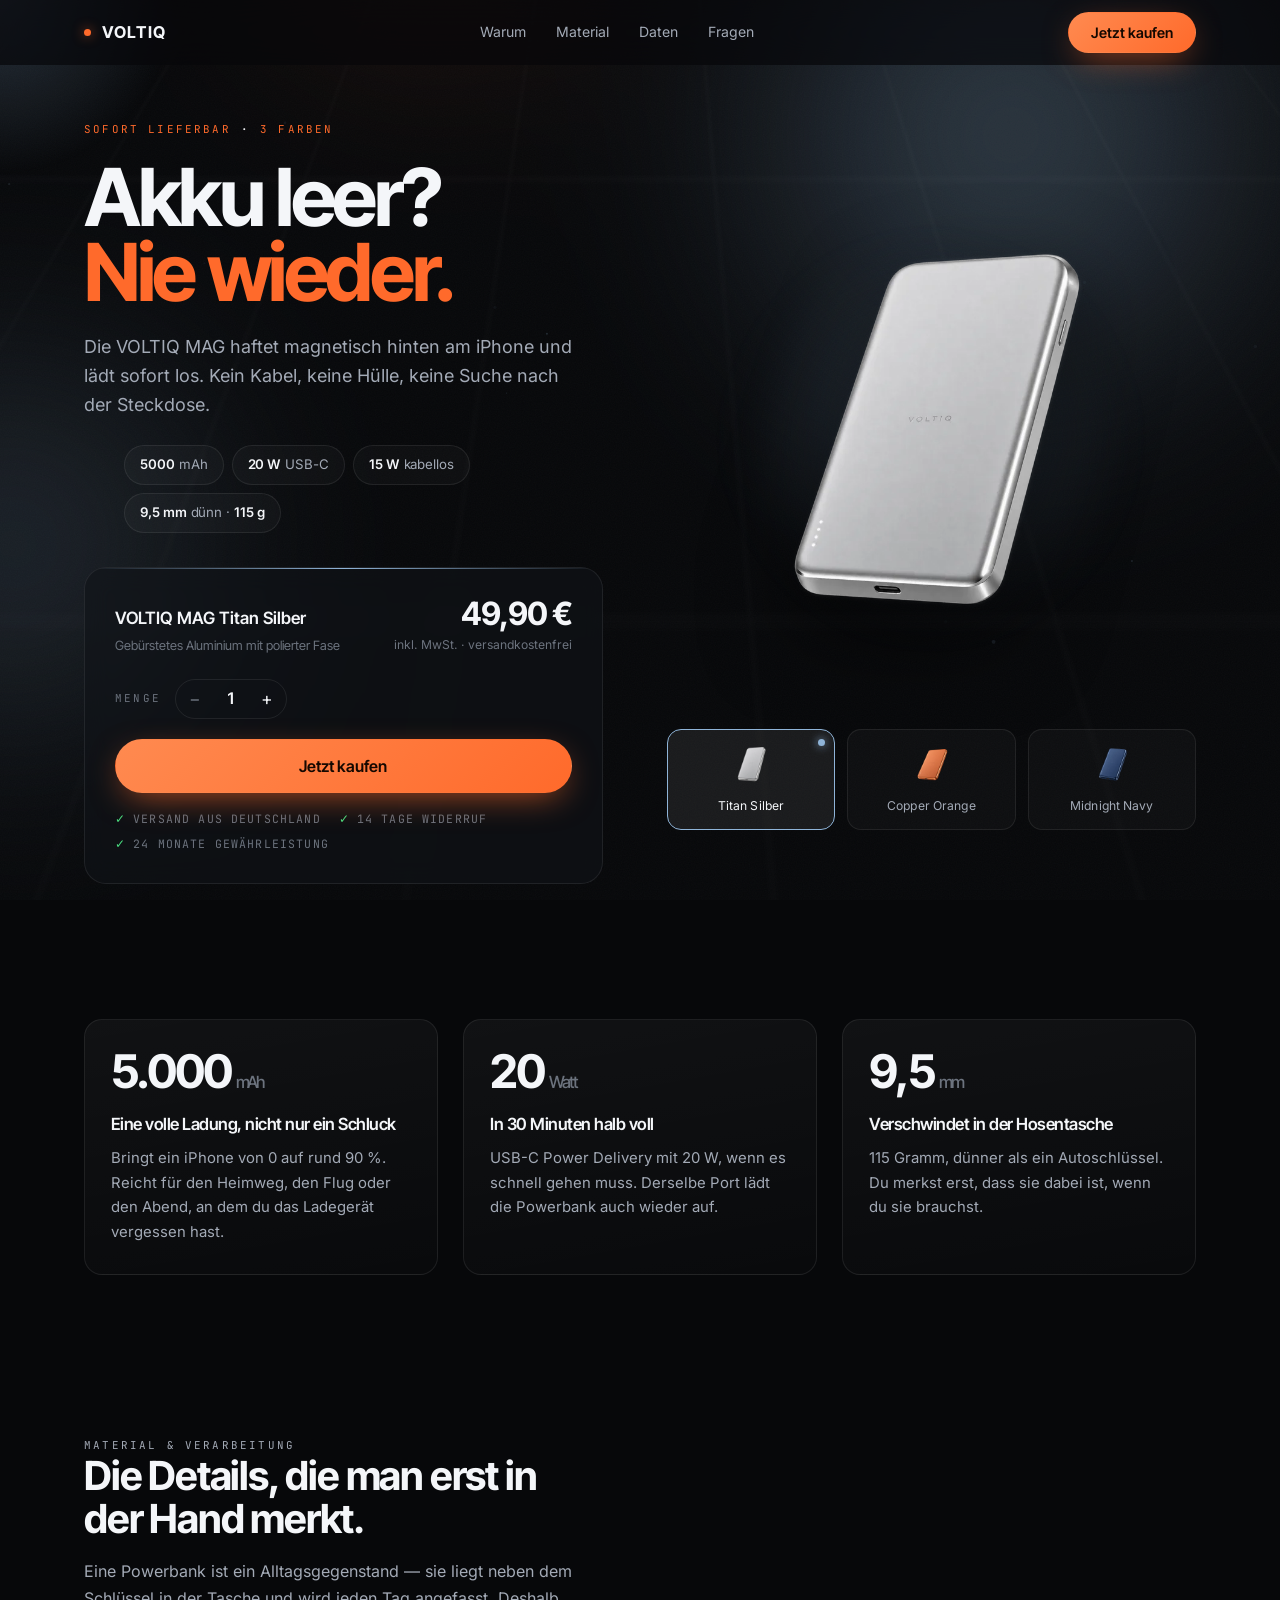
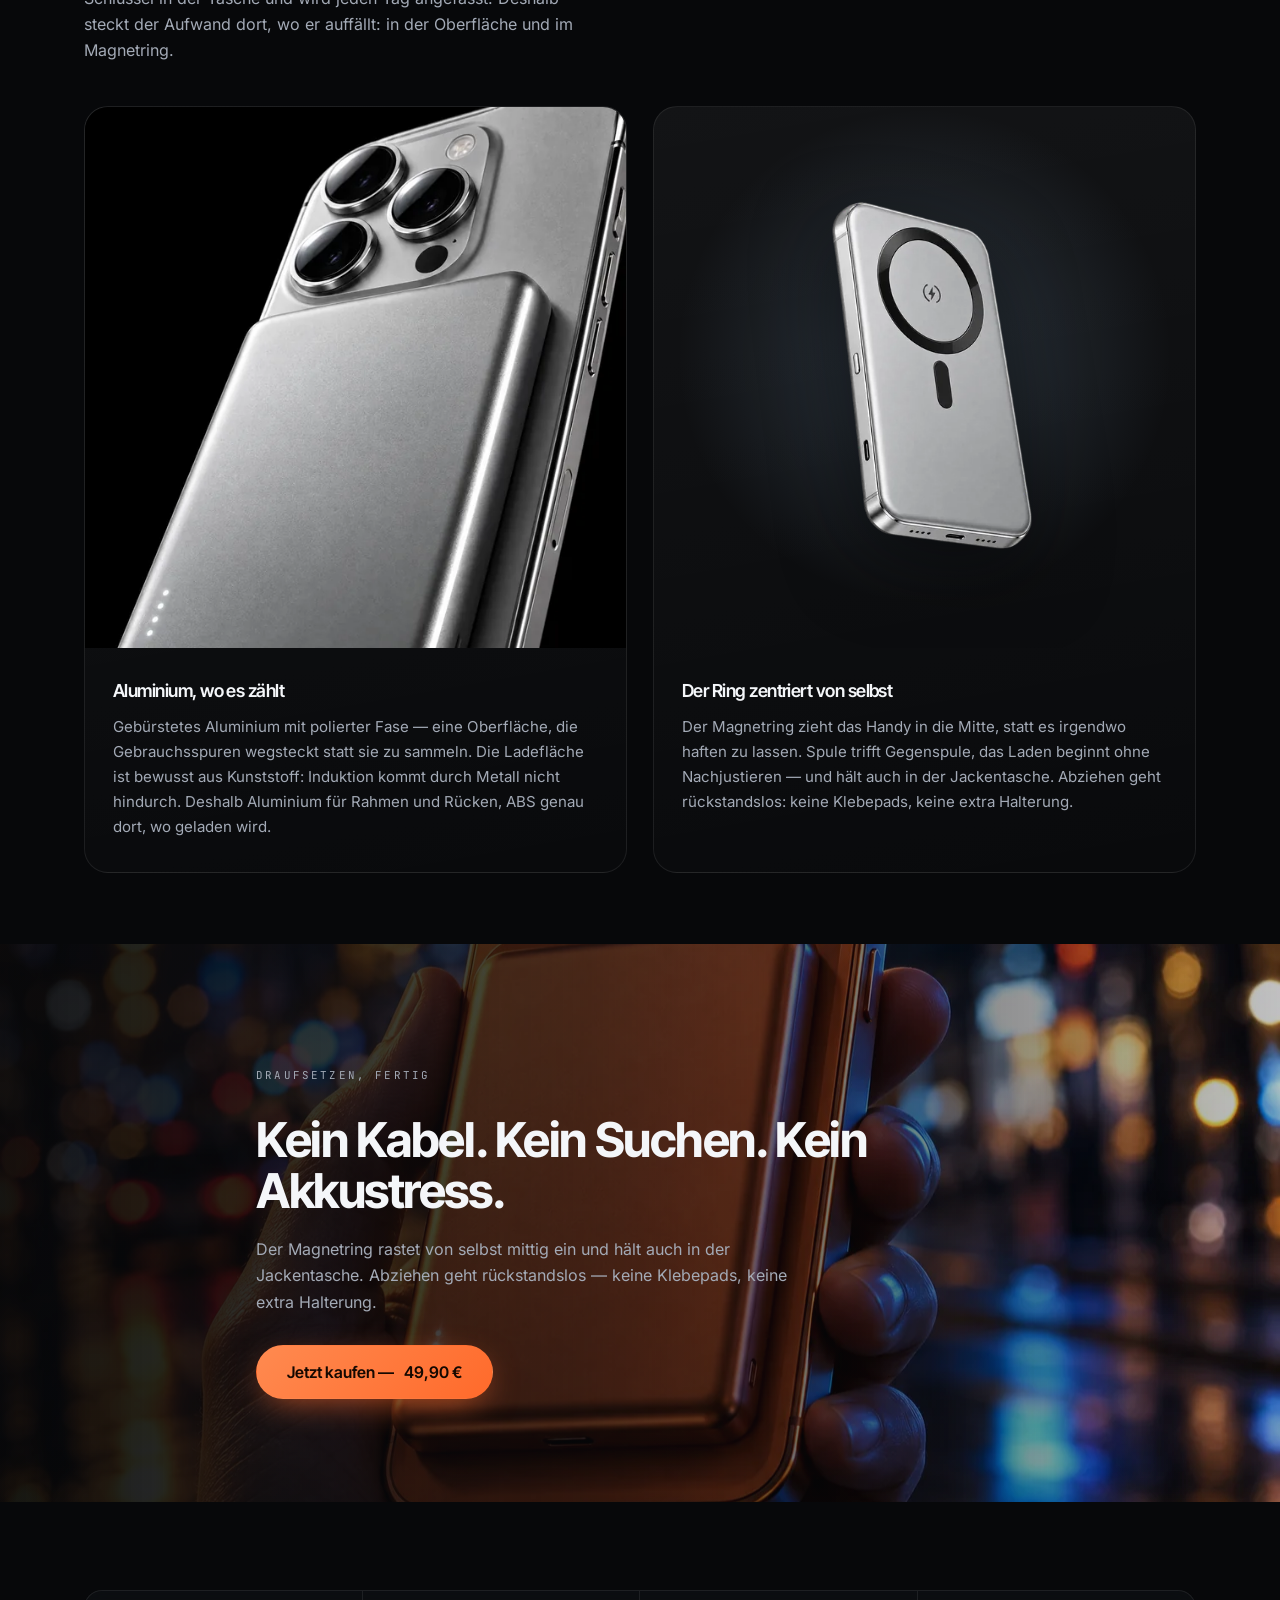
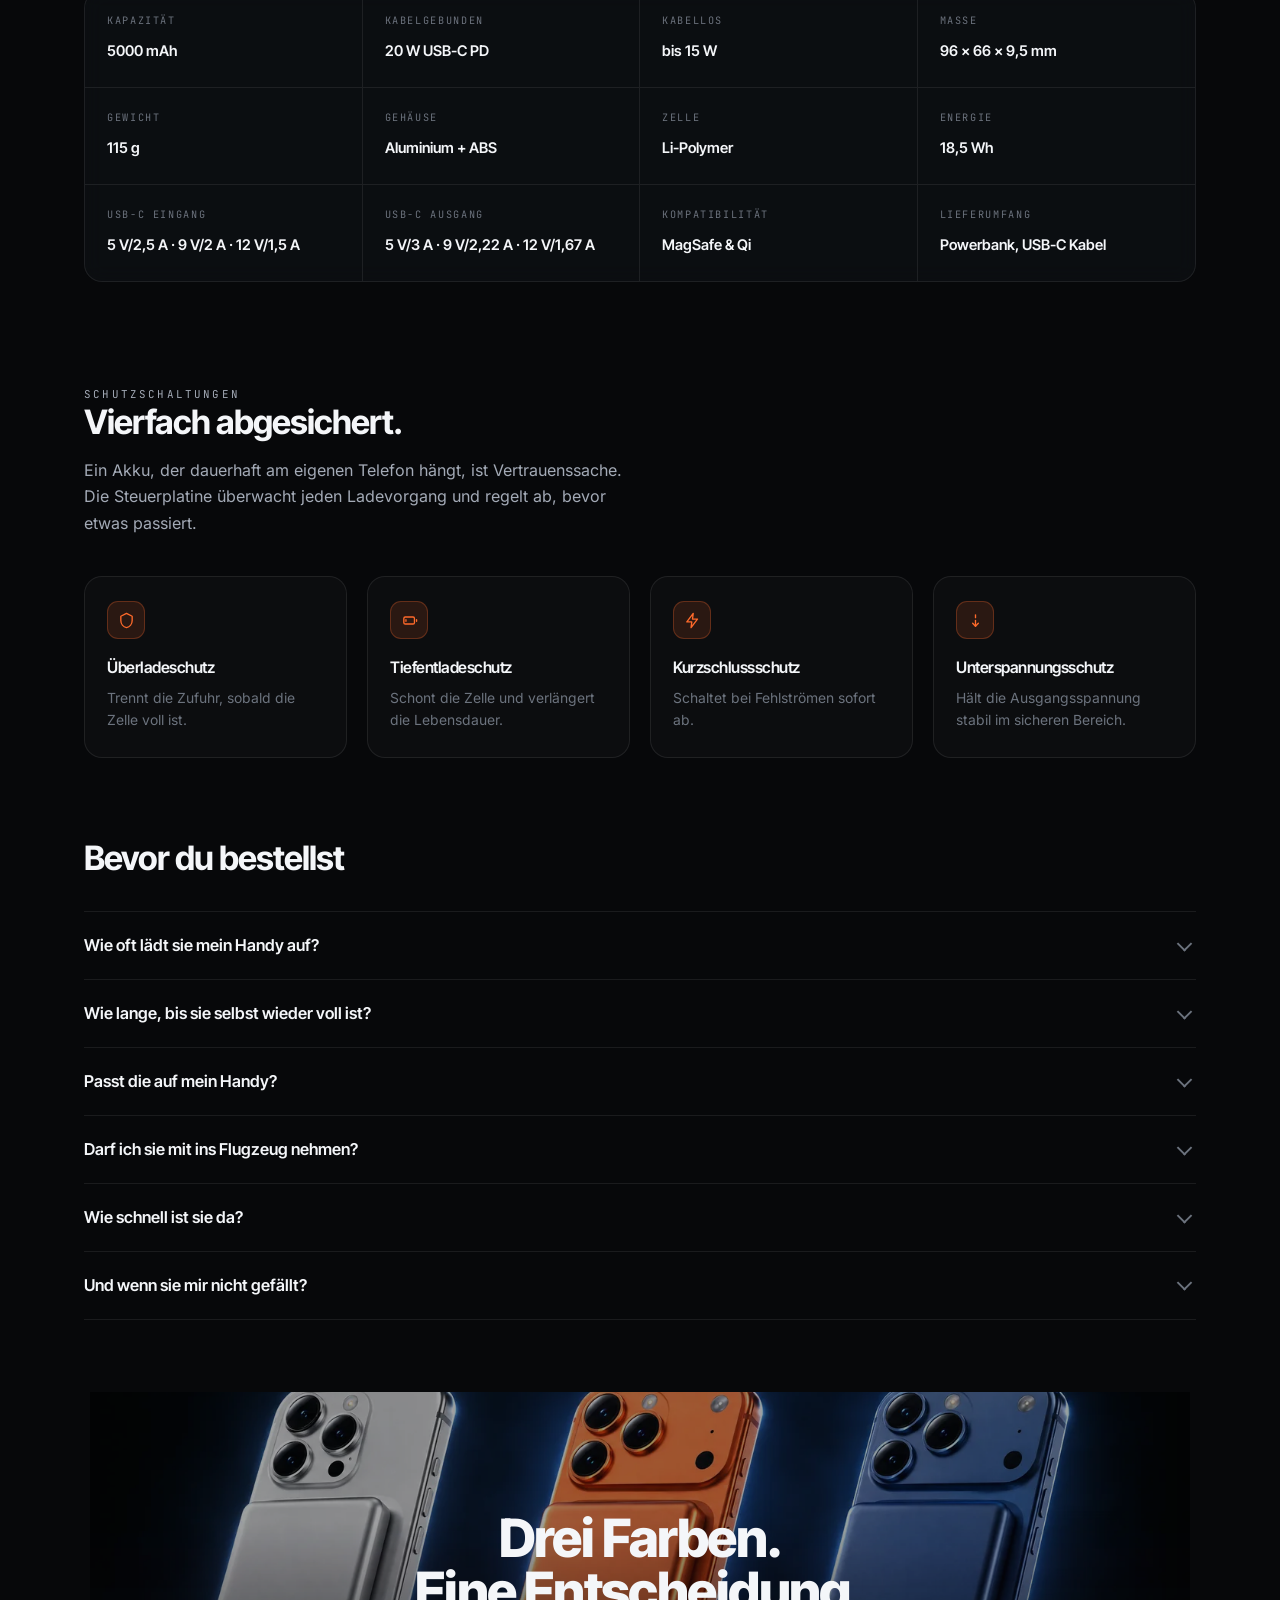
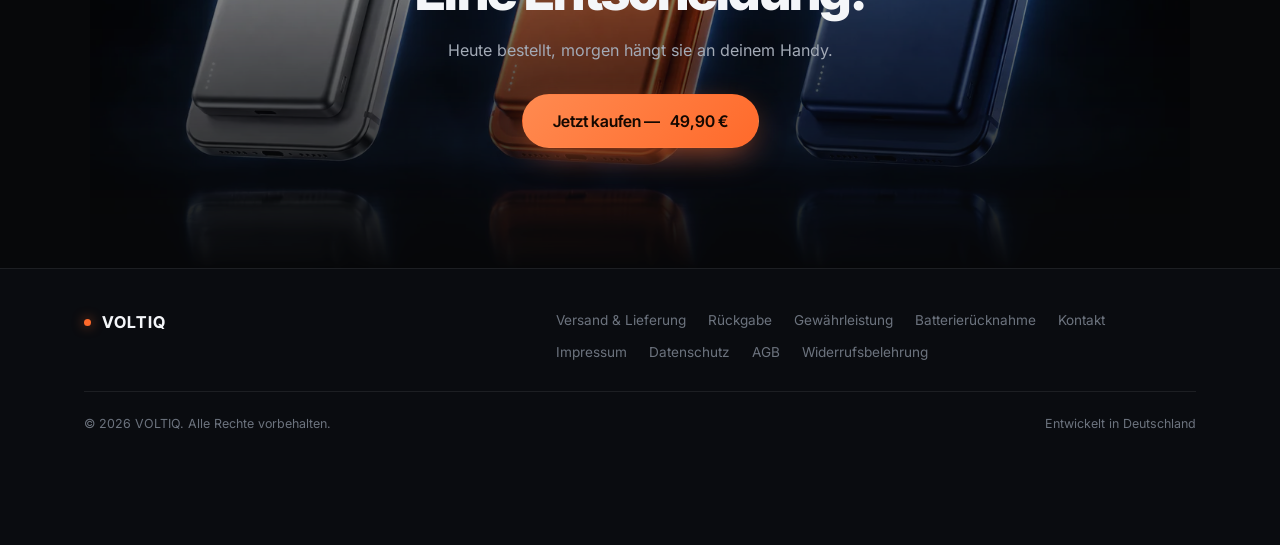
==== index.html @ dadaa682 "Kauf auch am Handy sofort sichtbar machen Gemessen: bei 390x844 lag die Falz bei 844 px, der Kaufbut" ====
<!DOCTYPE html>
<html lang="de">
<head>
<meta charset="UTF-8">
<meta name="viewport" content="width=device-width, initial-scale=1.0">
<title>VOLTIQ MAG — Magnetische 5000 mAh Powerbank mit 20 W</title>
<meta name="description" content="VOLTIQ MAG: 9,5 mm dünne Magnet-Powerbank mit 5000 mAh, 15 W kabellosem Laden und 20 W USB-C Power Delivery. Drei Farben, direkt bestellbar.">

<!--
  ===========================================================================
  VOLTIQ MAG — Landingpage
  ---------------------------------------------------------------------------
  Aufbau: Die Seite ist ein Verkaufstrichter, keine Broschüre. Der Hero IST
  der Konfigurator — Farbe wählen und kaufen passiert über der Falz, alles
  darunter räumt nur noch Einwände aus.

  BILDER: liegen lokal unter assets/img/, erzeugt aus assets/raw/
  (python scripts/build-images.py).

    01/02/03-*-freigestellt   → Produktbühne im Hero (Alphakanal!)
    04-rueckseite-magnetring  → Magnetring-Beweisbild
    08-nacht-lifestyle        → Beweisstrecke
    10-lineup-3-farben        → Abschluss-CTA
    05, 06, 07, 09            → derzeit ungenutzt, bleiben als Reserve liegen

  FARBWECHSEL: Die gewählte Farbe setzt --glow auf dem <html>-Element. Daran
  hängen Aurora, Magnetringe, Partikel und Akzentkanten. Der CTA bleibt
  bewusst immer kupfern — ein Kaufbutton, der die Farbe wechselt, verliert
  seine Signalwirkung.

  TODO vor Launch (Geschäftsentscheidungen, hier nur Platzhalter):
    - Preis (aktuell 49,90 €, steht in assets/checkout.js)
    - Versandherkunft / Lieferzeit / Verfügbarkeit
    - Keine durchgestrichenen "Statt"-Preise ohne echte 30-Tage-Historie (PAngV)
  ===========================================================================
-->

<link rel="canonical" href="https://voltiq.de/">
<meta name="theme-color" content="#07080A">
<meta name="robots" content="index,follow,max-image-preview:large">

<!-- TODO Domain: alle Vorkommen von https://voltiq.de durch die echte Domain
     ersetzen - auch in sitemap.xml und robots.txt. Danach OG-Bild pruefen:
     https://cards-dev.twitter.com/validator und developers.facebook.com/tools/debug -->

<!-- Open Graph -->
<meta property="og:type" content="product">
<meta property="og:site_name" content="VOLTIQ">
<meta property="og:locale" content="de_DE">
<meta property="og:title" content="VOLTIQ MAG - Magnetische 5000 mAh Powerbank mit 20 W">
<meta property="og:description" content="9,5 mm duenn, haftet magnetisch am iPhone, laedt kabellos mit 15 W und per USB-C mit 20 W Power Delivery.">
<meta property="og:url" content="https://voltiq.de/">
<meta property="og:image" content="https://voltiq.de/assets/img/og-image.jpg">
<meta property="og:image:width" content="1200">
<meta property="og:image:height" content="630">
<meta property="og:image:alt" content="VOLTIQ MAG Powerbank magnetisch an einem Smartphone">

<!-- Twitter / X -->
<meta name="twitter:card" content="summary_large_image">
<meta name="twitter:title" content="VOLTIQ MAG - Magnetische 5000 mAh Powerbank mit 20 W">
<meta name="twitter:description" content="9,5 mm duenn, haftet magnetisch am iPhone, laedt kabellos mit 15 W und per USB-C mit 20 W Power Delivery.">
<meta name="twitter:image" content="https://voltiq.de/assets/img/og-image.jpg">

<!-- Icons -->
<link rel="icon" href="favicon.ico" sizes="32x32">
<link rel="icon" href="assets/favicon.svg" type="image/svg+xml">
<link rel="apple-touch-icon" href="assets/apple-touch-icon.png">
<!-- Schriften liegen lokal (scripts/fetch-fonts.py). Kein Google-Request,
     damit keine Besucher-IP an Dritte geht. -->
<link rel="stylesheet" href="assets/fonts/fonts.css">

<!-- Die Startfarbe der Bühne ist das erste, was sichtbar wird. -->
<link rel="preload" as="image"
      href="assets/img/01-silber-freigestellt-780.png"
      imagesrcset="assets/img/01-silber-freigestellt-520.webp 520w, assets/img/01-silber-freigestellt-780.webp 780w, assets/img/01-silber-freigestellt-1040.webp 1040w"
      imagesizes="(max-width:980px) 74vw, min(42vw, 560px)"
      fetchpriority="high">

<style>
/* ==========================================================================
   TOKENS
   ========================================================================== */
:root{
  --bg:#07080A;
  --bg-2:#0A0C10;
  --surface:#111419;
  --surface-2:#161A20;
  --line:rgba(255,255,255,.08);
  --line-2:rgba(255,255,255,.15);
  --text:#F4F6F9;
  --dim:#A3AAB6;
  --mute:#6C737E;

  /* Marke. Bleibt konstant, damit der Kaufbutton immer gleich aussieht. */
  --cta:#FF6A2B;
  --cta-2:#FF8A50;

  /* Wird vom Farbwähler gesetzt und färbt den ganzen Hintergrund. */
  --glow:#8FB4D8;
  --glow-soft:rgba(143,180,216,.24);

  --maxw:1240px;
  --gut:clamp(20px,5vw,64px);
  --sec:clamp(44px,5.6vw,76px);
  --r:18px;
  --ease:cubic-bezier(.22,1,.36,1);
  --fs-display:clamp(2.6rem,6.6vw,5rem);
}

*{box-sizing:border-box;}
html{-webkit-text-size-adjust:100%;scroll-behavior:smooth;}
body{
  margin:0;background:var(--bg);color:var(--text);
  font-family:'Inter',system-ui,-apple-system,'Segoe UI',sans-serif;
  font-size:1rem;line-height:1.65;overflow-x:hidden;
  -webkit-font-smoothing:antialiased;
}
img{max-width:100%;display:block;}
a{color:inherit;text-decoration:none;}
h1,h2,h3{font-family:'Inter Tight',sans-serif;letter-spacing:-.03em;margin:0;}
.wrap{max-width:var(--maxw);margin-inline:auto;padding-inline:var(--gut);}
.mono{
  font-family:'JetBrains Mono',ui-monospace,monospace;
  font-size:.68rem;letter-spacing:.2em;text-transform:uppercase;
}

/* ==========================================================================
   HINTERGRUND — vier Ebenen, alle fest hinter dem Inhalt
   ========================================================================== */
.bg{position:fixed;inset:0;z-index:0;pointer-events:none;overflow:hidden;}

/* 1 — Aurora: drei grosse Farbwolken, die traege umeinander wandern. */
.aurora{position:absolute;inset:-25%;filter:blur(110px);opacity:.40;}
.aurora i{
  position:absolute;display:block;border-radius:50%;
  background:radial-gradient(circle,var(--glow) 0%,transparent 70%);
  transition:background 1.2s var(--ease);
  will-change:transform;
}
.aurora i:nth-child(1){width:52vw;height:52vw;left:52%;top:2%;animation:drift1 26s ease-in-out infinite;}
.aurora i:nth-child(2){width:40vw;height:40vw;left:4%;top:38%;animation:drift2 34s ease-in-out infinite;opacity:.7;}
.aurora i:nth-child(3){
  width:34vw;height:34vw;left:28%;top:-8%;animation:drift3 30s ease-in-out infinite;opacity:.5;
  background:radial-gradient(circle,var(--cta) 0%,transparent 70%);
}
@keyframes drift1{
  0%,100%{transform:translate3d(0,0,0) scale(1);}
  33%{transform:translate3d(-9%,7%,0) scale(1.12);}
  66%{transform:translate3d(6%,-5%,0) scale(.94);}
}
@keyframes drift2{
  0%,100%{transform:translate3d(0,0,0) scale(1);}
  50%{transform:translate3d(12%,-9%,0) scale(1.18);}
}
@keyframes drift3{
  0%,100%{transform:translate3d(0,0,0) scale(.9);}
  40%{transform:translate3d(-7%,12%,0) scale(1.1);}
  75%{transform:translate3d(9%,4%,0) scale(1);}
}

/* 2 — Raster, das langsam nach hinten zieht. Gibt dem Schwarz Tiefe. */
.grid{
  position:absolute;inset:-50% -50% 0 -50%;height:150%;
  background-image:
    linear-gradient(rgba(255,255,255,.055) 1px,transparent 1px),
    linear-gradient(90deg,rgba(255,255,255,.055) 1px,transparent 1px);
  background-size:62px 62px;
  transform:perspective(560px) rotateX(64deg);
  transform-origin:50% 0;
  mask-image:linear-gradient(to bottom,#000 0%,transparent 62%);
  -webkit-mask-image:linear-gradient(to bottom,#000 0%,transparent 62%);
  animation:gridpan 46s linear infinite;
  opacity:.34;
}
@keyframes gridpan{to{background-position:0 62px,62px 0;}}

/* 3 — Partikel (Canvas), aufsteigende Ladungsfunken. */
#motes{position:absolute;inset:0;width:100%;height:100%;opacity:.40;}

/* 4 — Korn. Nimmt den Verläufen das Digitale. */
.noise{
  position:absolute;inset:0;opacity:.035;mix-blend-mode:overlay;
  background-image:url("data:image/svg+xml,%3Csvg xmlns='http://www.w3.org/2000/svg' width='160' height='160'%3E%3Cfilter id='n'%3E%3CfeTurbulence type='fractalNoise' baseFrequency='.85' numOctaves='3'/%3E%3C/filter%3E%3Crect width='160' height='160' filter='url(%23n)'/%3E%3C/svg%3E");
}

/* Zeigerlicht */
#cursor{
  position:fixed;width:400px;height:400px;border-radius:50%;z-index:1;
  pointer-events:none;opacity:0;transition:opacity .5s;
  background:radial-gradient(circle,var(--glow-soft) 0%,transparent 62%);
  transform:translate(-50%,-50%);will-change:transform;
}
@media(hover:hover) and (pointer:fine){#cursor{opacity:1;}}

/* ==========================================================================
   NAVIGATION
   ========================================================================== */
header{
  position:sticky;top:0;z-index:60;
  background:rgba(7,8,10,.72);backdrop-filter:blur(20px) saturate(150%);
  border-bottom:1px solid transparent;transition:border-color .4s,background .4s;
}
header.stuck{border-bottom-color:var(--line);background:rgba(7,8,10,.9);}
/* Sobald die Kaufleiste unten steht, fuehrt sie - der Kopf tritt zurueck. */
header.has-bar .btn-buy{opacity:0;pointer-events:none;transform:translateY(-6px);}
header .btn-buy{transition:opacity .35s var(--ease),transform .35s var(--ease);}
header .wrap{display:flex;align-items:center;justify-content:space-between;height:64px;gap:20px;}
.brand{display:flex;align-items:center;gap:11px;font-family:'Inter Tight',sans-serif;font-weight:700;letter-spacing:.07em;font-size:1.02rem;}
.brand span{
  width:7px;height:7px;border-radius:50%;background:var(--cta);
  box-shadow:0 0 12px rgba(255,106,43,.7);
}
nav{display:flex;gap:30px;}
nav a{font-size:.88rem;color:var(--dim);transition:color .25s;}
nav a:hover{color:var(--text);}
@media(max-width:860px){nav{display:none;}}

/* ==========================================================================
   BUTTONS
   ========================================================================== */
.btn{
  position:relative;display:inline-flex;align-items:center;justify-content:center;gap:10px;
  padding:16px 30px;border-radius:999px;border:1px solid transparent;
  font-family:'Inter Tight',sans-serif;font-weight:600;font-size:1rem;
  cursor:pointer;overflow:hidden;white-space:nowrap;
  transition:transform .3s var(--ease),box-shadow .3s var(--ease);
}
.btn-buy{
  background:linear-gradient(135deg,var(--cta-2),var(--cta));color:#150800;
  box-shadow:0 10px 34px -10px rgba(255,106,43,.75);
}
.btn-buy:hover{transform:translateY(-2px);box-shadow:0 16px 42px -10px rgba(255,106,43,.9);}
.btn-ghost{border-color:var(--line-2);color:var(--text);background:rgba(255,255,255,.03);}
.btn-ghost:hover{background:rgba(255,255,255,.07);transform:translateY(-2px);}
.btn-sm{padding:11px 22px;font-size:.9rem;}

/* ==========================================================================
   HERO = KONFIGURATOR
   ========================================================================== */
.hero{position:relative;z-index:2;padding-block:clamp(36px,4.4vw,56px) clamp(40px,5vw,64px);}
.hero .wrap{
  display:grid;grid-template-columns:minmax(0,1fr) minmax(0,1.02fr);
  gap:clamp(28px,5vw,72px);align-items:center;
}
@media(max-width:980px){
  .hero .wrap{grid-template-columns:1fr;gap:34px;}
  .stage-col{order:-1;}

  /* Am Handy stand der Kaufblock erst nach Fliesstext und Kurzdaten - also
     weit unter der Falz. Die Spalte wird zur Flexspalte, damit Preis und
     Kaufbutton direkt hinter die Ueberschrift rutschen; die Erlaeuterung
     kommt danach. Am Desktop bleibt die Reihenfolge unveraendert. */
  .hero-copy{display:flex;flex-direction:column;}
  .hero-copy .eyebrow{order:1;}
  .hero-copy h1{order:2;}
  .hero-copy .buy{order:3;}
  .hero-copy .sub{order:4;}
  .hero-copy .facts{order:5;}
  .hero-copy .sub{margin-top:30px;}
}

.eyebrow{color:var(--cta);margin:0 0 20px;display:flex;align-items:center;gap:10px;}
.eyebrow b{color:var(--text);font-weight:500;}
h1{font-size:var(--fs-display);font-weight:700;line-height:.94;letter-spacing:-.042em;}
h1 em{font-style:normal;color:var(--cta);}
.sub{color:var(--dim);font-size:clamp(1.04rem,1.4vw,1.2rem);line-height:1.6;margin:24px 0 0;max-width:28em;}

/* Kurzdaten direkt unter der Überschrift statt eigener Sektion. */
.facts{display:flex;flex-wrap:wrap;gap:8px;margin-top:26px;}
.facts li{
  list-style:none;padding:8px 15px;border-radius:999px;
  border:1px solid var(--line);background:rgba(255,255,255,.028);
  font-size:.83rem;color:var(--dim);letter-spacing:-.005em;
}
.facts b{color:var(--text);font-weight:600;}

/* --- Kaufblock ----------------------------------------------------------- */
.buy{
  margin-top:34px;padding:clamp(22px,2.4vw,30px);border-radius:calc(var(--r) + 4px);
  border:1px solid var(--line);background:rgba(17,20,25,.62);
  backdrop-filter:blur(12px);
  position:relative;overflow:hidden;
}
/* Laufende Kante in der aktiven Produktfarbe. */
.buy::before{
  content:'';position:absolute;left:0;top:0;width:100%;height:1px;
  background:linear-gradient(90deg,transparent,var(--glow),transparent);
  animation:edge 7s linear infinite;
}
@keyframes edge{0%{transform:translateX(-100%);}100%{transform:translateX(100%);}}

.buy-head{display:flex;align-items:flex-end;justify-content:space-between;gap:16px;flex-wrap:wrap;}
.chosen{font-family:'Inter Tight',sans-serif;font-weight:600;font-size:1.06rem;}
.chosen small{display:block;color:var(--mute);font-weight:400;font-size:.8rem;margin-top:2px;}
.price{text-align:right;}
.price b{font-family:'Inter Tight',sans-serif;font-size:2rem;font-weight:700;letter-spacing:-.03em;display:block;line-height:1;}
.price small{color:var(--mute);font-size:.76rem;}
.buy .btn{width:100%;margin-top:20px;}

/* Mengenwahl. checkout.js liest data-quantity vom Button - hier wird es
   nur gesetzt, der Adapter bleibt unberuehrt. */
.qty{display:flex;align-items:center;gap:14px;flex-wrap:wrap;margin-top:22px;}
.qty-label{color:var(--mute);}
.qty-ctl{display:flex;align-items:center;border:1px solid var(--line);border-radius:999px;overflow:hidden;}
.qty-ctl button{
  width:38px;height:38px;border:0;background:transparent;color:var(--text);
  font:inherit;font-size:1.1rem;line-height:1;cursor:pointer;
  transition:background .25s,color .25s;
}
.qty-ctl button:hover:not(:disabled){background:rgba(255,255,255,.08);}
.qty-ctl button:disabled{color:var(--mute);cursor:default;}
.qty-ctl button:focus-visible{outline:2px solid var(--cta);outline-offset:-2px;}
.qty-ctl output{
  min-width:34px;text-align:center;font-family:'Inter Tight',sans-serif;
  font-weight:600;font-size:1rem;font-variant-numeric:tabular-nums;
}
.qty-sum{color:var(--dim);font-size:.86rem;font-variant-numeric:tabular-nums;}
.qty-sum b{color:var(--text);font-weight:600;}

.assure{display:flex;flex-wrap:wrap;gap:6px 18px;margin-top:16px;color:var(--mute);}
.assure span{display:flex;align-items:center;gap:7px;font-size:.72rem;letter-spacing:.1em;text-transform:uppercase;font-family:'JetBrains Mono',ui-monospace,monospace;}
.assure i{color:#4ADE80;font-style:normal;}

/* --- Produktbühne -------------------------------------------------------- */
.stage-col{display:flex;flex-direction:column;align-items:center;gap:26px;}
.stage{
  position:relative;width:100%;aspect-ratio:1;display:grid;place-items:center;
  max-width:600px;
}
/* Magnetringe: pulsieren nach aussen wie ein Magnetfeld. */
.rings{position:absolute;inset:0;display:grid;place-items:center;}
.rings i{
  position:absolute;width:42%;aspect-ratio:1;border-radius:50%;
  border:1px solid var(--glow);opacity:0;
  animation:pulse 6.4s cubic-bezier(.22,.8,.3,1) infinite;
  transition:border-color 1.2s var(--ease);
}
.rings i:nth-child(2){animation-delay:1.6s;}
.rings i:nth-child(3){animation-delay:3.2s;}
.rings i:nth-child(4){animation-delay:4.8s;}
@keyframes pulse{
  0%{transform:scale(.5);opacity:0;}
  12%{opacity:.30;}
  100%{transform:scale(2.05);opacity:0;}
}
.halo{
  position:absolute;width:76%;aspect-ratio:1;border-radius:50%;
  background:radial-gradient(circle,var(--glow-soft) 0%,transparent 66%);
  filter:blur(26px);transition:background 1.2s var(--ease);
}
.shots{position:relative;width:100%;height:100%;display:grid;place-items:center;}
/* height:auto ist hier Pflicht: die width/height-Attribute am <img> wirken
   als Presentational Hint und wuerden das Bild sonst auf 2048 px hoch ziehen. */
.shots img{
  grid-area:1/1;width:89%;height:auto;opacity:0;transform:scale(.9) rotate(-5deg);
  /* Das abgehende Bild geht zuerst weg, das neue kommt leicht versetzt nach.
     Ohne den Versatz liegen beide kurz bei 50 % und man sieht ein Doppelbild. */
  transition:opacity .42s var(--ease),transform .9s var(--ease);
  filter:drop-shadow(0 34px 46px rgba(0,0,0,.6));
}
.shots img.on{
  opacity:1;transform:scale(1) rotate(0);
  transition:opacity .55s var(--ease) .16s,transform .9s var(--ease);
  animation:float 9s ease-in-out infinite 1s;
}
@keyframes float{
  0%,100%{translate:0 0;rotate:0deg;}
  50%{translate:0 -9px;rotate:-.45deg;}
}

/* --- Farbauswahl: die Akkus selbst sind die Knöpfe ----------------------- */
.picker{display:flex;gap:12px;width:100%;max-width:600px;}
.sw{
  flex:1;position:relative;cursor:pointer;
  border:1px solid var(--line);border-radius:14px;
  background:rgba(255,255,255,.028);padding:12px 10px 13px;
  display:flex;flex-direction:column;align-items:center;gap:8px;
  transition:border-color .35s,background .35s,transform .35s var(--ease);
  font:inherit;color:inherit;
}
.sw:hover{transform:translateY(-3px);background:rgba(255,255,255,.06);}
.sw img{width:46px;height:46px;object-fit:contain;transition:transform .4s var(--ease);}
.sw:hover img{transform:scale(1.1);}
.sw em{font-style:normal;font-size:.76rem;color:var(--dim);letter-spacing:.01em;}
.sw.on{border-color:var(--glow);background:rgba(255,255,255,.075);}
.sw.on em{color:var(--text);}
.sw.on::after{
  content:'';position:absolute;top:9px;right:9px;width:7px;height:7px;border-radius:50%;
  background:var(--glow);box-shadow:0 0 10px var(--glow);
}
.sw:focus-visible{outline:2px solid var(--cta);outline-offset:3px;}

/* ==========================================================================
   BEWEIS — drei Gründe, eng gesetzt
   ========================================================================== */
section{position:relative;z-index:2;}
.reasons{padding-block:var(--sec);}
.reasons .wrap{display:grid;grid-template-columns:repeat(3,1fr);gap:clamp(14px,2vw,26px);}
@media(max-width:820px){.reasons .wrap{grid-template-columns:1fr;}}
.card{
  padding:28px 26px 30px;border-radius:var(--r);
  border:1px solid var(--line);background:linear-gradient(170deg,rgba(255,255,255,.045),rgba(255,255,255,.012));
  position:relative;overflow:hidden;transition:border-color .4s,transform .4s var(--ease);
}
.card:hover{border-color:var(--line-2);transform:translateY(-4px);}
.card::after{
  content:'';position:absolute;inset:0;opacity:0;transition:opacity .5s;
  background:radial-gradient(420px circle at var(--mx,50%) var(--my,50%),rgba(255,255,255,.07),transparent 42%);
}
.card:hover::after{opacity:1;}
.num{font-family:'Inter Tight',sans-serif;font-size:2.9rem;font-weight:700;letter-spacing:-.045em;line-height:1;}
.num u{text-decoration:none;font-size:1.05rem;color:var(--mute);margin-left:5px;font-weight:500;}
.card h3{font-size:1.05rem;font-weight:600;margin:16px 0 8px;}
.card p{color:var(--dim);font-size:.93rem;margin:0;}

/* ==========================================================================
   MATERIAL — zwei Detailaufnahmen. Echte Produktfotos tragen den Eindruck
   von Wertigkeit weiter als jeder Effekt.
   ========================================================================== */
.craft{padding-block:var(--sec);}
.craft .wrap{display:grid;grid-template-columns:repeat(2,1fr);gap:clamp(16px,2.2vw,26px);}
@media(max-width:820px){.craft .wrap{grid-template-columns:1fr;}}
.craft-head{grid-column:1/-1;max-width:32em;margin-bottom:clamp(6px,1.4vw,16px);}
.craft-head h2{font-size:clamp(1.7rem,3.4vw,2.5rem);font-weight:700;line-height:1.07;}
.craft-head p{color:var(--dim);margin:18px 0 0;}

.craft figure{
  margin:0;overflow:hidden;border:1px solid var(--line);
  border-radius:calc(var(--r) + 6px);
  background:linear-gradient(170deg,rgba(255,255,255,.05),rgba(255,255,255,.012));
  transition:border-color .5s,transform .5s var(--ease);
}
.craft figure:hover{border-color:var(--line-2);transform:translateY(-3px);}

/* Beide Buehnen quadratisch, damit die zwei Karten gleich hoch stehen. */
.craft .shot{position:relative;aspect-ratio:1;display:grid;place-items:center;overflow:hidden;}
.craft .shot > img{grid-area:1/1;width:100%;height:100%;object-fit:cover;}

/* Das Magnetring-Bild ist freigestellt und braucht eine eigene Buehne. */
.craft .shot-ring{padding:8%;}
.craft .shot-ring::before{
  content:'';position:absolute;inset:0;
  background:radial-gradient(circle at 50% 46%,var(--glow-soft) 0%,transparent 62%);
  transition:background 1.2s var(--ease);
}
.craft .shot-ring > img{
  position:relative;width:86%;height:auto;object-fit:contain;
  filter:drop-shadow(0 26px 38px rgba(0,0,0,.55));
}

.craft figcaption{padding:clamp(20px,2.2vw,28px) clamp(20px,2.2vw,28px) clamp(24px,2.6vw,32px);}
.craft figcaption h3{font-size:1.12rem;font-weight:600;margin:0 0 10px;}
.craft figcaption p{color:var(--dim);font-size:.94rem;margin:0;}

/* ==========================================================================
   BEWEISBILD
   ========================================================================== */
.proof{position:relative;min-height:clamp(420px,62vh,620px);display:grid;align-items:center;overflow:hidden;}
.proof img{
  position:absolute;inset:0;width:100%;height:112%;object-fit:cover;top:-6%;
  will-change:transform;
}
.proof::before{
  content:'';position:absolute;inset:0;z-index:1;
  background:linear-gradient(90deg,rgba(7,8,10,.94) 0%,rgba(7,8,10,.72) 46%,rgba(7,8,10,.25) 100%);
}
.proof .wrap{position:relative;z-index:2;}
.proof h2{font-size:clamp(1.8rem,4vw,3rem);font-weight:700;line-height:1.05;max-width:16em;}
.proof p{color:var(--dim);max-width:34em;margin:20px 0 30px;}

/* ==========================================================================
   DATEN — ein kompakter Streifen statt einer Tabellenseite
   ========================================================================== */
.specs{padding-block:var(--sec);}
.spec-grid{
  display:grid;grid-template-columns:repeat(4,1fr);
  border:1px solid var(--line);border-radius:var(--r);overflow:hidden;
  background:rgba(17,20,25,.5);backdrop-filter:blur(10px);
}
@media(max-width:860px){.spec-grid{grid-template-columns:repeat(2,1fr);}}
.spec{padding:22px 22px 24px;border-right:1px solid var(--line);border-bottom:1px solid var(--line);}
.spec:nth-child(4n){border-right:0;}
.spec:nth-last-child(-n+4){border-bottom:0;}
@media(max-width:860px){
  .spec:nth-child(4n){border-right:1px solid var(--line);}
  .spec:nth-child(2n){border-right:0;}
  .spec:nth-last-child(-n+4){border-bottom:1px solid var(--line);}
  .spec:nth-last-child(-n+2){border-bottom:0;}
}
.spec dt{color:var(--mute);font-family:'JetBrains Mono',ui-monospace,monospace;font-size:.64rem;letter-spacing:.16em;text-transform:uppercase;}
.spec dd{margin:9px 0 0;font-family:'Inter Tight',sans-serif;font-weight:600;font-size:clamp(.92rem,1.1vw,1.06rem);}

/* ==========================================================================
   SCHUTZSCHALTUNGEN — ein Akku am eigenen Telefon ist Vertrauenssache.
   ========================================================================== */
.safety{padding-bottom:var(--sec);}
.safety .wrap{display:grid;grid-template-columns:repeat(4,1fr);gap:clamp(12px,1.6vw,20px);}
@media(max-width:980px){.safety .wrap{grid-template-columns:repeat(2,1fr);}}
@media(max-width:520px){.safety .wrap{grid-template-columns:1fr;}}
.safety-head{grid-column:1/-1;max-width:34em;margin-bottom:clamp(10px,1.6vw,20px);}
.safety-head h2{font-size:clamp(1.5rem,3vw,2.1rem);font-weight:700;line-height:1.1;}
.safety-head p{color:var(--dim);margin:16px 0 0;}
.safe{
  padding:24px 22px 26px;border-radius:var(--r);
  border:1px solid var(--line);background:rgba(255,255,255,.022);
  transition:border-color .45s,transform .45s var(--ease);
}
.safe:hover{border-color:var(--line-2);transform:translateY(-3px);}
.safe-ico{
  width:38px;height:38px;border-radius:11px;display:grid;place-items:center;
  margin-bottom:16px;background:rgba(255,106,43,.12);
  border:1px solid rgba(255,106,43,.28);
}
.safe-ico svg{width:17px;height:17px;stroke:var(--cta);fill:none;stroke-width:1.9;
  stroke-linecap:round;stroke-linejoin:round;}
.safe h3{font-size:.99rem;font-weight:600;margin:0 0 7px;}
.safe p{font-size:.87rem;color:var(--mute);margin:0;line-height:1.55;}

/* ==========================================================================
   EINWÄNDE
   ========================================================================== */
.faq{padding-bottom:var(--sec);}
.faq h2{font-size:clamp(1.5rem,3vw,2.1rem);font-weight:700;margin-bottom:26px;}
.q{border-top:1px solid var(--line);}
.q:last-child{border-bottom:1px solid var(--line);}
.q summary{
  cursor:pointer;list-style:none;padding:20px 40px 20px 0;position:relative;
  font-family:'Inter Tight',sans-serif;font-weight:600;font-size:1.02rem;
  transition:color .25s;
}
.q summary::-webkit-details-marker{display:none;}
.q summary:hover{color:var(--cta);}
.q summary::after{
  content:'';position:absolute;right:6px;top:50%;width:9px;height:9px;
  border-right:2px solid var(--mute);border-bottom:2px solid var(--mute);
  transform:translateY(-70%) rotate(45deg);transition:transform .35s var(--ease);
}
.q[open] summary::after{transform:translateY(-30%) rotate(225deg);}
.q p{color:var(--dim);margin:0 0 22px;max-width:60em;font-size:.95rem;}

/* ==========================================================================
   ABSCHLUSS
   ========================================================================== */
.final{position:relative;text-align:center;padding-block:clamp(70px,10vw,120px);overflow:hidden;}
.final img{
  position:absolute;bottom:-6%;left:50%;transform:translateX(-50%);
  width:min(1100px,130%);height:auto;max-width:none;z-index:0;opacity:.62;
  mask-image:linear-gradient(to top,transparent 4%,#000 60%);
  -webkit-mask-image:linear-gradient(to top,transparent 4%,#000 60%);
}
.final .wrap{position:relative;z-index:2;}
.final h2{font-size:clamp(1.9rem,4.6vw,3.3rem);font-weight:800;line-height:1.02;}
.final p{color:var(--dim);margin:18px auto 30px;max-width:30em;}

/* ==========================================================================
   KAUFLEISTE (mobil) — der Kauf bleibt immer einen Daumen entfernt
   ========================================================================== */
.buybar{
  position:fixed;left:0;right:0;bottom:0;z-index:70;
  display:none;align-items:center;gap:14px;
  padding:12px 16px calc(12px + env(safe-area-inset-bottom));
  background:rgba(7,8,10,.93);backdrop-filter:blur(18px);
  border-top:1px solid var(--line);
  transform:translateY(110%);transition:transform .45s var(--ease);
}
.buybar.show{transform:translateY(0);}
.buybar .bb-info{font-size:.82rem;color:var(--dim);line-height:1.3;}
.buybar .bb-info b{display:block;color:var(--text);font-family:'Inter Tight',sans-serif;font-size:1.06rem;font-weight:700;}
.buybar.show{display:flex;}
/* Innen wie der Seiteninhalt begrenzen, sonst zerfaellt die Leiste auf
   grossen Schirmen in zwei weit auseinanderliegende Haelften. */
.bb-inner{
  width:100%;max-width:var(--maxw);margin-inline:auto;padding-inline:var(--gut);
  display:flex;align-items:center;justify-content:space-between;gap:16px;
}
@media(max-width:700px){.bb-inner{padding-inline:0;}}

/* ==========================================================================
   FUSS
   ========================================================================== */
footer{
  position:relative;z-index:2;border-top:1px solid var(--line);background:var(--bg-2);
  padding-block:40px calc(34px + 76px + env(safe-area-inset-bottom,0px));
}
.foot{display:flex;flex-wrap:wrap;gap:26px 40px;justify-content:space-between;align-items:flex-start;}
.foot nav{display:flex;flex-wrap:wrap;gap:10px 22px;max-width:640px;}
.foot nav a{color:var(--mute);font-size:.85rem;transition:color .25s;}
.foot nav a:hover{color:var(--text);}
.foot-base{margin-top:28px;padding-top:22px;border-top:1px solid var(--line);display:flex;flex-wrap:wrap;gap:10px 20px;justify-content:space-between;color:var(--mute);font-size:.78rem;}

/* ==========================================================================
   SCROLL-REVEAL + BEWEGUNGSARMUT
   ========================================================================== */
.rv{opacity:0;transform:translateY(26px);transition:opacity .85s var(--ease),transform .85s var(--ease);}
.rv.in{opacity:1;transform:none;}
.rv[data-d="1"]{transition-delay:.09s;}
.rv[data-d="2"]{transition-delay:.18s;}
.rv[data-d="3"]{transition-delay:.27s;}

@media(prefers-reduced-motion:reduce){
  *,*::before,*::after{animation:none!important;transition-duration:.01ms!important;}
  .rv{opacity:1;transform:none;}
  html{scroll-behavior:auto;}
}
</style>

<!-- Ohne JavaScript feuert der IntersectionObserver nie und alles mit .rv
     bliebe unsichtbar. Dann lieber ohne Einblendung als gar nicht. -->
<noscript><style>.rv{opacity:1;transform:none;}</style></noscript>

<!-- ===================================================================
     STRUKTURIERTE DATEN
     TODO vor Livegang: price, priceValidUntil, sku, gtin13, brand und
     die Shop-Daten auf die echten Werte setzen. Falsche Angaben hier
     fuehren zu Google-Merchant-Ablehnungen.
     Pruefen mit: https://search.google.com/test/rich-results
     =================================================================== -->
<script type="application/ld+json">
{
  "@context": "https://schema.org",
  "@graph": [
    {
      "@type": "Organization",
      "@id": "https://voltiq.de/#organization",
      "name": "VOLTIQ",
      "url": "https://voltiq.de/",
      "logo": "https://voltiq.de/assets/icon-512.png"
    },
    {
      "@type": "WebSite",
      "@id": "https://voltiq.de/#website",
      "url": "https://voltiq.de/",
      "name": "VOLTIQ",
      "inLanguage": "de-DE",
      "publisher": { "@id": "https://voltiq.de/#organization" }
    },
    {
      "@type": "Product",
      "@id": "https://voltiq.de/#product",
      "name": "VOLTIQ MAG",
      "description": "Magnetische Powerbank mit 5000 mAh, 15 W kabellosem Laden und 20 W USB-C Power Delivery. 9,5 mm duenn, 115 g, Aluminium-Gehaeuse.",
      "image": [
        "https://voltiq.de/assets/img/10-lineup-3-farben-1440.jpg",
        "https://voltiq.de/assets/img/08-nacht-lifestyle-900.jpg",
        "https://voltiq.de/assets/img/og-image.jpg"
      ],
      "brand": { "@type": "Brand", "name": "VOLTIQ" },
      "category": "Powerbank",
      "color": ["Silber", "Orange", "Navy"],
      "weight": { "@type": "QuantitativeValue", "value": 115, "unitCode": "GRM" },
      "width":  { "@type": "QuantitativeValue", "value": 66, "unitCode": "MMT" },
      "height": { "@type": "QuantitativeValue", "value": 96, "unitCode": "MMT" },
      "depth":  { "@type": "QuantitativeValue", "value": 9.5, "unitCode": "MMT" },
      "additionalProperty": [
        { "@type": "PropertyValue", "name": "Kapazitaet", "value": "5000 mAh" },
        { "@type": "PropertyValue", "name": "Kabelgebunden", "value": "20 W USB-C Power Delivery" },
        { "@type": "PropertyValue", "name": "Kabellos", "value": "5 / 7,5 / 10 / 15 W" },
        { "@type": "PropertyValue", "name": "Zelltyp", "value": "Li-Polymer" }
      ],
      "offers": {
        "@type": "Offer",
        "url": "https://voltiq.de/#kaufen",
        "priceCurrency": "EUR",
        "price": "49.90",
        "priceValidUntil": "2027-12-31",
        "availability": "https://schema.org/InStock",
        "itemCondition": "https://schema.org/NewCondition",
        "seller": { "@id": "https://voltiq.de/#organization" }
      }
    }
  ]
}
</script>

</head>

<body>

<!-- ============================ HINTERGRUND ============================ -->
<div class="bg" aria-hidden="true">
  <div class="aurora"><i></i><i></i><i></i></div>
  <div class="grid"></div>
  <canvas id="motes"></canvas>
  <div class="noise"></div>
</div>
<div id="cursor" aria-hidden="true"></div>

<!-- ============================ NAVIGATION ============================ -->
<header id="head">
  <div class="wrap">
    <a class="brand" href="#top"><span></span>VOLTIQ</a>
    <nav>
      <a href="#gruende">Warum</a>
      <a href="#material">Material</a>
      <a href="#daten">Daten</a>
      <a href="#fragen">Fragen</a>
    </nav>
    <button type="button" class="btn btn-buy btn-sm" data-checkout data-quantity="1">Jetzt kaufen</button>
  </div>
</header>

<!-- ============================ HERO / KONFIGURATOR ============================ -->
<section class="hero" id="top">
  <div class="wrap">

    <div class="hero-copy">
      <p class="eyebrow mono rv in">Sofort lieferbar <b>·</b> 3 Farben</p>
      <h1 class="rv in" data-d="1">Akku leer?<br><em>Nie wieder.</em></h1>
      <p class="sub rv in" data-d="2">
        Die VOLTIQ MAG haftet magnetisch hinten am iPhone und lädt sofort los.
        Kein Kabel, keine Hülle, keine Suche nach der Steckdose.
      </p>

      <ul class="facts rv in" data-d="2">
        <li><b>5000</b> mAh</li>
        <li><b>20 W</b> USB-C</li>
        <li><b>15 W</b> kabellos</li>
        <li><b>9,5 mm</b> dünn · <b>115 g</b></li>
      </ul>

      <!-- Kaufblock: Auswahl, Preis und Button auf einen Blick. -->
      <div class="buy rv in" data-d="3" id="kaufen">
        <div class="buy-head">
          <div class="chosen">
            VOLTIQ MAG <span id="cName">Titan Silber</span>
            <small id="cDesc">Gebürstetes Aluminium mit polierter Fase</small>
          </div>
          <div class="price">
            <b data-price>49,90&nbsp;€</b>
            <small>inkl. MwSt.<!-- TODO: nur setzen, wenn Versand wirklich frei ist --> · versandkostenfrei</small>
          </div>
        </div>
        <div class="qty">
          <span class="qty-label mono">Menge</span>
          <div class="qty-ctl">
            <button type="button" data-qty="-1" aria-label="Menge verringern" disabled>&minus;</button>
            <output id="qtyVal">1</output>
            <button type="button" data-qty="1" aria-label="Menge erhöhen">+</button>
          </div>
          <span class="qty-sum" id="qtySum" aria-live="polite" hidden></span>
        </div>
        <button type="button" class="btn btn-buy" data-checkout data-quantity="1">Jetzt kaufen</button>
        <div class="assure">
          <!-- TODO: Versandherkunft und Verfügbarkeit erst behaupten,
               wenn die Logistik steht. Siehe versand.html -->
          <span><i>✓</i>Versand aus Deutschland</span>
          <span><i>✓</i>14 Tage Widerruf</span>
          <span><i>✓</i>24 Monate Gewährleistung</span>
        </div>
      </div>
    </div>

    <!-- Produktbühne: freigestellte Akkus, direkt anwählbar. -->
    <div class="stage-col">
      <div class="stage">
        <div class="halo"></div>
        <div class="rings" aria-hidden="true"><i></i><i></i><i></i><i></i></div>
        <div class="shots">
          <img id="shot-silber" class="on"
               src="assets/img/01-silber-freigestellt-780.png"
               srcset="assets/img/01-silber-freigestellt-520.webp 520w, assets/img/01-silber-freigestellt-780.webp 780w, assets/img/01-silber-freigestellt-1040.webp 1040w"
               sizes="(max-width:980px) 74vw, min(42vw, 560px)"
               width="2048" height="2048" fetchpriority="high" decoding="async"
               alt="VOLTIQ MAG Powerbank in Titan Silber">
          <img id="shot-orange"
               src="assets/img/02-orange-freigestellt-780.png"
               srcset="assets/img/02-orange-freigestellt-520.webp 520w, assets/img/02-orange-freigestellt-780.webp 780w, assets/img/02-orange-freigestellt-1040.webp 1040w"
               sizes="(max-width:980px) 74vw, min(42vw, 560px)"
               width="2048" height="2048" loading="lazy" decoding="async"
               alt="VOLTIQ MAG Powerbank in Copper Orange">
          <img id="shot-blau"
               src="assets/img/03-blau-freigestellt-780.png"
               srcset="assets/img/03-blau-freigestellt-520.webp 520w, assets/img/03-blau-freigestellt-780.webp 780w, assets/img/03-blau-freigestellt-1040.webp 1040w"
               sizes="(max-width:980px) 74vw, min(42vw, 560px)"
               width="2048" height="2048" loading="lazy" decoding="async"
               alt="VOLTIQ MAG Powerbank in Midnight Navy">
        </div>
      </div>

      <div class="picker" role="group" aria-label="Farbe wählen">
        <button type="button" class="sw on" data-c="silber"
                data-name="Titan Silber" data-glow="#8FB4D8"
                data-desc="Gebürstetes Aluminium mit polierter Fase" aria-pressed="true">
          <img src="assets/img/01-silber-freigestellt-520.webp" alt="" width="46" height="46" loading="lazy">
          <em>Titan Silber</em>
        </button>
        <button type="button" class="sw" data-c="orange"
                data-name="Copper Orange" data-glow="#FF6A2B"
                data-desc="Kupferton mit warmem Schimmer" aria-pressed="false">
          <img src="assets/img/02-orange-freigestellt-520.webp" alt="" width="46" height="46" loading="lazy">
          <em>Copper Orange</em>
        </button>
        <button type="button" class="sw" data-c="blau"
                data-name="Midnight Navy" data-glow="#4C7DE8"
                data-desc="Tiefes Nachtblau, matt eloxiert" aria-pressed="false">
          <img src="assets/img/03-blau-freigestellt-520.webp" alt="" width="46" height="46" loading="lazy">
          <em>Midnight Navy</em>
        </button>
      </div>
    </div>

  </div>
</section>

<!-- ============================ DREI GRÜNDE ============================ -->
<section class="reasons" id="gruende">
  <div class="wrap">
    <div class="card rv">
      <div class="num"><span data-count="5000">0</span><u>mAh</u></div>
      <h3>Eine volle Ladung, nicht nur ein Schluck</h3>
      <p>Bringt ein iPhone von 0 auf rund 90 %. Reicht für den Heimweg, den Flug
         oder den Abend, an dem du das Ladegerät vergessen hast.</p>
    </div>
    <div class="card rv" data-d="1">
      <div class="num"><span data-count="20">0</span><u>Watt</u></div>
      <h3>In 30 Minuten halb voll</h3>
      <p>USB-C Power Delivery mit 20 W, wenn es schnell gehen muss. Derselbe Port
         lädt die Powerbank auch wieder auf.</p>
    </div>
    <div class="card rv" data-d="2">
      <div class="num"><span data-count="9.5" data-dec="1">0</span><u>mm</u></div>
      <h3>Verschwindet in der Hosentasche</h3>
      <p>115 Gramm, dünner als ein Autoschlüssel. Du merkst erst, dass sie dabei
         ist, wenn du sie brauchst.</p>
    </div>
  </div>
</section>

<!-- ============================ MATERIAL ============================ -->
<section class="craft" id="material">
  <div class="wrap">

    <div class="craft-head rv">
      <p class="eyebrow mono">Material &amp; Verarbeitung</p>
      <h2>Die Details, die man erst in der Hand merkt.</h2>
      <p>Eine Powerbank ist ein Alltagsgegenstand — sie liegt neben dem Schlüssel
         in der Tasche und wird jeden Tag angefasst. Deshalb steckt der Aufwand
         dort, wo er auffällt: in der Oberfläche und im Magnetring.</p>
    </div>

    <figure class="rv">
      <div class="shot">
        <img src="assets/img/07-makro-detail-900.jpg"
             srcset="assets/img/07-makro-detail-640.webp 640w, assets/img/07-makro-detail-900.webp 900w, assets/img/07-makro-detail-1280.webp 1280w"
             sizes="(max-width:820px) 92vw, min(46vw, 560px)"
             width="1280" height="1600" loading="lazy" decoding="async"
             alt="Nahaufnahme der gebürsteten Aluminiumoberfläche und der polierten Kante">
      </div>
      <figcaption>
        <h3>Aluminium, wo es zählt</h3>
        <p>Gebürstetes Aluminium mit polierter Fase — eine Oberfläche, die
           Gebrauchsspuren wegsteckt statt sie zu sammeln. Die Ladefläche ist
           bewusst aus Kunststoff: Induktion kommt durch Metall nicht hindurch.
           Deshalb Aluminium für Rahmen und Rücken, ABS genau dort, wo geladen
           wird.</p>
      </figcaption>
    </figure>

    <figure class="rv" data-d="1">
      <div class="shot shot-ring">
        <img src="assets/img/04-rueckseite-magnetring-780.png"
             srcset="assets/img/04-rueckseite-magnetring-520.webp 520w, assets/img/04-rueckseite-magnetring-780.webp 780w, assets/img/04-rueckseite-magnetring-1040.webp 1040w"
             sizes="(max-width:820px) 78vw, min(40vw, 480px)"
             width="780" height="780" loading="lazy" decoding="async"
             alt="Rückseite der VOLTIQ MAG mit umlaufendem Magnetring">
      </div>
      <figcaption>
        <h3>Der Ring zentriert von selbst</h3>
        <p>Der Magnetring zieht das Handy in die Mitte, statt es irgendwo haften
           zu lassen. Spule trifft Gegenspule, das Laden beginnt ohne
           Nachjustieren — und hält auch in der Jackentasche. Abziehen geht
           rückstandslos: keine Klebepads, keine extra Halterung.</p>
      </figcaption>
    </figure>

  </div>
</section>

<!-- ============================ BEWEISBILD ============================ -->
<div class="proof">
  <img id="proofImg"
       src="assets/img/08-nacht-lifestyle-900.jpg"
       srcset="assets/img/08-nacht-lifestyle-640.webp 640w, assets/img/08-nacht-lifestyle-900.webp 900w, assets/img/08-nacht-lifestyle-1280.webp 1280w"
       sizes="100vw"
       width="1792" height="2240" loading="lazy" decoding="async"
       alt="VOLTIQ MAG magnetisch am Smartphone bei Nacht in der Stadt">
  <div class="wrap">
    <div class="rv">
      <p class="eyebrow mono">Draufsetzen, fertig</p>
      <h2>Kein Kabel. Kein Suchen. Kein Akkustress.</h2>
      <p>Der Magnetring rastet von selbst mittig ein und hält auch in der
         Jackentasche. Abziehen geht rückstandslos — keine Klebepads, keine
         extra Halterung.</p>
      <button type="button" class="btn btn-buy" data-checkout data-quantity="1">Jetzt kaufen — <span data-price>49,90&nbsp;€</span></button>
    </div>
  </div>
</div>

<!-- ============================ DATEN ============================ -->
<section class="specs" id="daten">
  <div class="wrap">
    <dl class="spec-grid rv">
      <div class="spec"><dt>Kapazität</dt><dd>5000 mAh</dd></div>
      <div class="spec"><dt>Kabelgebunden</dt><dd>20 W USB-C PD</dd></div>
      <div class="spec"><dt>Kabellos</dt><dd>bis 15 W</dd></div>
      <div class="spec"><dt>Maße</dt><dd>96 × 66 × 9,5 mm</dd></div>
      <div class="spec"><dt>Gewicht</dt><dd>115 g</dd></div>
      <div class="spec"><dt>Gehäuse</dt><dd>Aluminium + ABS</dd></div>
      <div class="spec"><dt>Zelle</dt><dd>Li-Polymer</dd></div>
      <div class="spec"><dt>Energie</dt><dd>18,5 Wh</dd></div>
      <div class="spec"><dt>USB-C Eingang</dt><dd>5 V/2,5 A · 9 V/2 A · 12 V/1,5 A</dd></div>
      <div class="spec"><dt>USB-C Ausgang</dt><dd>5 V/3 A · 9 V/2,22 A · 12 V/1,67 A</dd></div>
      <div class="spec"><dt>Kompatibilität</dt><dd>MagSafe &amp; Qi</dd></div>
      <div class="spec"><dt>Lieferumfang</dt><dd>Powerbank, USB-C Kabel</dd></div>
    </dl>
  </div>
</section>

<!-- ============================ SCHUTZSCHALTUNGEN ============================ -->
<section class="safety">
  <div class="wrap">
    <div class="safety-head rv">
      <p class="eyebrow mono">Schutzschaltungen</p>
      <h2>Vierfach abgesichert.</h2>
      <p>Ein Akku, der dauerhaft am eigenen Telefon hängt, ist Vertrauenssache.
         Die Steuerplatine überwacht jeden Ladevorgang und regelt ab, bevor
         etwas passiert.</p>
    </div>

    <div class="safe rv">
      <div class="safe-ico" aria-hidden="true"><svg viewBox="0 0 24 24"><path d="M12 2 4 6v6c0 5 3.4 9.2 8 10 4.6-.8 8-5 8-10V6z"/></svg></div>
      <h3>Überladeschutz</h3>
      <p>Trennt die Zufuhr, sobald die Zelle voll ist.</p>
    </div>
    <div class="safe rv" data-d="1">
      <div class="safe-ico" aria-hidden="true"><svg viewBox="0 0 24 24"><path d="M6 7h11a2 2 0 0 1 2 2v6a2 2 0 0 1-2 2H6a2 2 0 0 1-2-2V9a2 2 0 0 1 2-2z"/><path d="M22 11v2"/><path d="M7 11v2"/></svg></div>
      <h3>Tiefentladeschutz</h3>
      <p>Schont die Zelle und verlängert die Lebensdauer.</p>
    </div>
    <div class="safe rv" data-d="2">
      <div class="safe-ico" aria-hidden="true"><svg viewBox="0 0 24 24"><path d="M13 2 4 14h7l-1 8 9-12h-7z"/></svg></div>
      <h3>Kurzschlussschutz</h3>
      <p>Schaltet bei Fehlströmen sofort ab.</p>
    </div>
    <div class="safe rv" data-d="3">
      <div class="safe-ico" aria-hidden="true"><svg viewBox="0 0 24 24"><path d="M12 20v-8"/><path d="m8 16 4 4 4-4"/><path d="M12 4v4"/></svg></div>
      <h3>Unterspannungsschutz</h3>
      <p>Hält die Ausgangsspannung stabil im sicheren Bereich.</p>
    </div>
  </div>
</section>

<!-- ============================ EINWÄNDE ============================ -->
<section class="faq" id="fragen">
  <div class="wrap">
    <h2 class="rv">Bevor du bestellst</h2>

    <details class="q rv">
      <summary>Wie oft lädt sie mein Handy auf?</summary>
      <p>Per Kabel etwa einmal voll. Kabellos geht durch die Übertragung Energie
         als Wärme verloren — rechne dort realistisch mit 60 bis 70 Prozent einer
         Ladung. Wir nennen lieber den Wert, den du tatsächlich bekommst, als die
         Laborzahl vom Datenblatt.</p>
    </details>

    <details class="q rv">
      <summary>Wie lange, bis sie selbst wieder voll ist?</summary>
      <p>Mit einem USB-C Netzteil ab 18 W ist sie in rund zwei Stunden wieder
         einsatzbereit. Das Kabel liegt bei, das Netzteil nicht — dafür genügt
         jedes USB-C Ladegerät, das du schon hast.</p>
    </details>

    <details class="q rv">
      <summary>Passt die auf mein Handy?</summary>
      <p>Auf jedes iPhone ab der 12er-Reihe hält sie direkt magnetisch. Bei
         Android-Geräten und bei dicken Hüllen braucht es einen aufgeklebten
         Magnetring — laden über USB-C funktioniert aber immer, unabhängig vom
         Modell.</p>
    </details>

    <details class="q rv">
      <summary>Darf ich sie mit ins Flugzeug nehmen?</summary>
      <p>Ja, im Handgepäck. Mit rund 18,5 Wh liegt sie weit unter der
         100-Wh-Grenze und braucht keine Sondergenehmigung. Ins aufgegebene
         Gepäck darf sie nicht — das gilt für alle Powerbanks.</p>
    </details>

    <details class="q rv">
      <summary>Wie schnell ist sie da?</summary>
      <!-- TODO: echte Lieferzeit eintragen, sobald der Versand steht.
           Unbestimmte Angaben sind nach Art. 246a EGBGB angreifbar. -->
      <p>Bestellungen gehen werktags am selben Tag raus. Die Details zu
         Versandkosten und Laufzeit stehen unter
         <a href="versand.html" style="color:var(--cta)">Versand &amp; Lieferung</a>.</p>
    </details>

    <details class="q rv">
      <summary>Und wenn sie mir nicht gefällt?</summary>
      <p>14 Tage Widerrufsrecht, ohne Begründung. Die Ware geht zurück, das Geld
         kommt zurück — Ablauf und Formular stehen in der
         <a href="widerruf.html" style="color:var(--cta)">Widerrufsbelehrung</a>.
         Dazu 24 Monate gesetzliche Gewährleistung.</p>
    </details>
  </div>
</section>

<!-- ============================ ABSCHLUSS ============================ -->
<section class="final">
  <img src="assets/img/10-lineup-3-farben-1440.jpg"
       srcset="assets/img/10-lineup-3-farben-960.webp 960w, assets/img/10-lineup-3-farben-1440.webp 1440w, assets/img/10-lineup-3-farben-1920.webp 1920w"
       sizes="min(1100px, 130vw)"
       width="2688" height="1520" loading="lazy" decoding="async"
       alt="VOLTIQ MAG in Silber, Orange und Navy nebeneinander">
  <div class="wrap">
    <div class="rv">
      <h2>Drei Farben.<br>Eine Entscheidung.</h2>
      <p>Heute bestellt, morgen hängt sie an deinem Handy.</p>
      <button type="button" class="btn btn-buy" data-checkout data-quantity="1">Jetzt kaufen — <span data-price>49,90&nbsp;€</span></button>
    </div>
  </div>
</section>

<!-- ============================ KAUFLEISTE (mobil) ============================ -->
<div class="buybar" id="buybar">
  <div class="bb-inner">
    <div class="bb-info">
      <b data-price id="bbPrice">49,90&nbsp;€</b>
      <span id="bbColor">Titan Silber</span>
    </div>
    <button type="button" class="btn btn-buy btn-sm" data-checkout data-quantity="1">Jetzt kaufen</button>
  </div>
</div>

<!-- ============================ FUSS ============================ -->
<footer>
  <div class="wrap">
    <div class="foot">
      <a class="brand" href="#top"><span></span>VOLTIQ</a>
      <nav>
        <a href="versand.html">Versand &amp; Lieferung</a>
        <a href="rueckgabe.html">Rückgabe</a>
        <a href="garantie.html">Gewährleistung</a>
        <a href="batterien.html">Batterierücknahme</a>
        <a href="kontakt.html">Kontakt</a>
        <a href="impressum.html">Impressum</a>
        <a href="datenschutz.html">Datenschutz</a>
        <a href="agb.html">AGB</a>
        <a href="widerruf.html">Widerrufsbelehrung</a>
      </nav>
    </div>
    <div class="foot-base">
      <span>© 2026 VOLTIQ. Alle Rechte vorbehalten.</span>
      <!-- TODO: nur stehen lassen, wenn die Entwicklung wirklich in DE stattfindet. -->
      <span>Entwickelt in Deutschland</span>
    </div>
  </div>
</footer>

<script src="assets/checkout.js" defer></script>
<script>
(function(){
  'use strict';
  var root = document.documentElement;
  var reduced = window.matchMedia('(prefers-reduced-motion: reduce)').matches;

  /* ------------------------------------------------------------------
     Farbwahl. Setzt Bild, Texte und --glow; daran haengt der gesamte
     Hintergrund. checkout.js liest spaeter .sw.on aus.
     ------------------------------------------------------------------ */
  var swatches = [].slice.call(document.querySelectorAll('.sw'));
  var cName = document.getElementById('cName');
  var cDesc = document.getElementById('cDesc');
  var bbColor = document.getElementById('bbColor');

  function hexToRgba(hex, a){
    var n = parseInt(hex.slice(1), 16);
    return 'rgba(' + (n >> 16 & 255) + ',' + (n >> 8 & 255) + ',' + (n & 255) + ',' + a + ')';
  }

  function pick(sw){
    swatches.forEach(function(s){
      var on = s === sw;
      s.classList.toggle('on', on);
      s.setAttribute('aria-pressed', on ? 'true' : 'false');
      var shot = document.getElementById('shot-' + s.dataset.c);
      if (shot) shot.classList.toggle('on', on);
    });
    var glow = sw.dataset.glow;
    root.style.setProperty('--glow', glow);
    root.style.setProperty('--glow-soft', hexToRgba(glow, .24));
    cName.textContent = sw.dataset.name;
    cDesc.textContent = sw.dataset.desc;
    bbColor.textContent = sw.dataset.name;
    moteColor = glow;
  }

  swatches.forEach(function(sw){
    sw.addEventListener('click', function(){ pick(sw); });
  });
  pick(document.querySelector('.sw.on'));

  /* ------------------------------------------------------------------
     Mengenwahl. Schreibt data-quantity auf jeden Kaufbutton und zeigt ab
     zwei Stueck die Summe. Den Preis kennt nur checkout.js - das laedt
     mit defer, also erst beim Klick nachschlagen, nicht jetzt.
     ------------------------------------------------------------------ */
  var qty = 1;
  var QTY_MAX = 5;
  var qtyVal = document.getElementById('qtyVal');
  var qtySum = document.getElementById('qtySum');
  var qtyBtns = [].slice.call(document.querySelectorAll('[data-qty]'));
  var buyBtns = [].slice.call(document.querySelectorAll('[data-checkout]'));
  var bbPrice = document.getElementById('bbPrice');
  var bbCount = document.createElement('span');
  bbCount.hidden = true;
  if (document.getElementById('bbColor')) {
    document.getElementById('bbColor').appendChild(bbCount);
  }

  function renderQty(){
    qtyVal.textContent = qty;
    buyBtns.forEach(function(b){ b.dataset.quantity = qty; });
    qtyBtns.forEach(function(b){
      var step = Number(b.dataset.qty);
      b.disabled = (qty + step < 1) || (qty + step > QTY_MAX);
    });

    var cents = window.VOLTIQ && window.VOLTIQ.product && window.VOLTIQ.product.priceCents;
    if (qty > 1 && cents) {
      qtySum.hidden = false;
      qtySum.innerHTML = qty + ' \u00d7 ' + fmt(cents) + ' = <b>' + fmt(cents * qty) + '</b>';
    } else {
      qtySum.hidden = true;
    }

    /* Die Leiste unten zeigt die Summe, nicht den Stueckpreis - sonst steht
       dort eine andere Zahl als im Kaufblock. */
    if (bbPrice && cents) {
      bbPrice.textContent = fmt(cents * qty);
      bbCount.hidden = qty < 2;
      bbCount.textContent = ' · ' + qty + ' Stück';
    }
  }

  function fmt(cents){
    return new Intl.NumberFormat('de-DE', {
      style: 'currency',
      currency: (window.VOLTIQ && window.VOLTIQ.product.currency) || 'EUR'
    }).format(cents / 100);
  }

  if (qtyVal) {
    qtyBtns.forEach(function(b){
      b.addEventListener('click', function(){
        qty = Math.min(QTY_MAX, Math.max(1, qty + Number(b.dataset.qty)));
        renderQty();
      });
    });
    renderQty();
  }

  /* ------------------------------------------------------------------
     Partikel: aufsteigende Ladungsfunken in der aktiven Produktfarbe.
     Bewusst wenige und langsam - der Hintergrund soll tragen, nicht
     ablenken, und auf Mobilgeraeten nichts kosten.
     ------------------------------------------------------------------ */
  var moteColor = '#8FB4D8';
  var canvas = document.getElementById('motes');

  if (canvas && !reduced) {
    var ctx = canvas.getContext('2d');
    var motes = [];
    var dpr = Math.min(window.devicePixelRatio || 1, 2);
    var w = 0, h = 0;

    function size(){
      w = canvas.clientWidth;
      h = canvas.clientHeight;
      canvas.width = w * dpr;
      canvas.height = h * dpr;
      ctx.setTransform(dpr, 0, 0, dpr, 0, 0);
    }

    function seed(){
      var count = w < 700 ? 12 : 24;
      motes = [];
      for (var i = 0; i < count; i++) {
        motes.push({
          x: Math.random() * w,
          y: Math.random() * h,
          r: Math.random() * 1.7 + .5,
          v: Math.random() * .28 + .07,
          drift: (Math.random() - .5) * .16,
          a: Math.random() * .5 + .12,
          p: Math.random() * Math.PI * 2
        });
      }
    }

    function frame(){
      ctx.clearRect(0, 0, w, h);
      ctx.fillStyle = moteColor;
      for (var i = 0; i < motes.length; i++) {
        var m = motes[i];
        m.y -= m.v;
        m.p += .012;
        m.x += m.drift + Math.sin(m.p) * .22;
        if (m.y < -12) { m.y = h + 12; m.x = Math.random() * w; }
        if (m.x < -12) m.x = w + 12;
        if (m.x > w + 12) m.x = -12;
        ctx.globalAlpha = m.a * (.55 + Math.sin(m.p) * .45);
        ctx.beginPath();
        ctx.arc(m.x, m.y, m.r, 0, 6.2832);
        ctx.fill();
      }
      ctx.globalAlpha = 1;
      requestAnimationFrame(frame);
    }

    size(); seed(); frame();
    var rt;
    window.addEventListener('resize', function(){
      clearTimeout(rt);
      rt = setTimeout(function(){ size(); seed(); }, 180);
    });
  }

  /* ------------------------------------------------------------------
     Zeigerlicht und Karten-Hervorhebung
     ------------------------------------------------------------------ */
  var cursor = document.getElementById('cursor');
  if (!reduced && window.matchMedia('(hover: hover)').matches) {
    var cx = 0, cy = 0, tx = 0, ty = 0;
    document.addEventListener('mousemove', function(e){
      tx = e.clientX; ty = e.clientY;
      var card = e.target.closest && e.target.closest('.card');
      if (card) {
        var r = card.getBoundingClientRect();
        card.style.setProperty('--mx', (e.clientX - r.left) + 'px');
        card.style.setProperty('--my', (e.clientY - r.top) + 'px');
      }
    });
    (function loop(){
      cx += (tx - cx) * .1;
      cy += (ty - cy) * .1;
      cursor.style.transform = 'translate(' + cx + 'px,' + cy + 'px) translate(-50%,-50%)';
      requestAnimationFrame(loop);
    })();
  }

  /* ------------------------------------------------------------------
     Scroll: Reveal, Zahlen, Kopfzeile, Kaufleiste, Parallax
     ------------------------------------------------------------------ */
  var io = new IntersectionObserver(function(entries){
    entries.forEach(function(en){
      if (!en.isIntersecting) return;
      en.target.classList.add('in');
      io.unobserve(en.target);
      var counters = en.target.querySelectorAll('[data-count]');
      for (var i = 0; i < counters.length; i++) count(counters[i]);
    });
  }, { threshold: .18, rootMargin: '0px 0px -8%' });

  document.querySelectorAll('.rv').forEach(function(el){
    if (!el.classList.contains('in')) io.observe(el);
  });

  function count(el){
    var target = parseFloat(el.dataset.count);
    var dec = parseInt(el.dataset.dec || '0', 10);
    if (reduced) { el.textContent = target.toLocaleString('de-DE', {minimumFractionDigits: dec}); return; }
    var start = performance.now(), dur = 1300;
    (function step(now){
      var p = Math.min((now - start) / dur, 1);
      var eased = 1 - Math.pow(1 - p, 3);
      el.textContent = (target * eased).toLocaleString('de-DE', {
        minimumFractionDigits: dec, maximumFractionDigits: dec
      });
      if (p < 1) requestAnimationFrame(step);
    })(start);
  }

  var head = document.getElementById('head');
  var buybar = document.getElementById('buybar');
  var buyBlock = document.getElementById('kaufen');
  var mainBuyBtn = document.querySelector('.buy [data-checkout]');

  function onScroll(){
    var y = window.scrollY;
    head.classList.toggle('stuck', y > 20);

    /* Die Leiste zeigt sich, sobald der eigentliche Kaufbutton nicht mehr im
       Bild ist - nicht erst, wenn der Kaufblock oben hinausgescrollt wurde.
       Das macht den Unterschied am Handy: dort liegt der Button beim Laden
       noch unter der Falz, also gehoert die Leiste sofort hin. Am Desktop
       steht der Button gleich im Bild, dort bleibt sie zunaechst weg. */
    var ref = mainBuyBtn || buyBlock;
    if (ref) {
      var rr = ref.getBoundingClientRect();
      var sichtbar = rr.bottom > 0 && rr.top < window.innerHeight;
      buybar.classList.toggle('show', !sichtbar);
      head.classList.toggle('has-bar', !sichtbar);
    }

    var proof = document.getElementById('proofImg');
    if (proof) {
      var r = proof.parentElement.getBoundingClientRect();
      if (r.bottom > 0 && r.top < window.innerHeight) {
        var off = (r.top / window.innerHeight) * 42;
        proof.style.transform = 'translate3d(0,' + off.toFixed(1) + 'px,0)';
      }
    }
  }

  var ticking = false;
  window.addEventListener('scroll', function(){
    if (ticking) return;
    ticking = true;
    requestAnimationFrame(function(){ onScroll(); ticking = false; });
  }, { passive: true });
  onScroll();

  /* Immer nur eine Frage offen — hält die Seite kurz. */
  var qs = [].slice.call(document.querySelectorAll('.q'));
  qs.forEach(function(q){
    q.addEventListener('toggle', function(){
      if (!q.open) return;
      qs.forEach(function(o){ if (o !== q) o.open = false; });
    });
  });
})();
</script>

</body>
</html>
---- assets/fonts/fonts.css ----
/* Lokal eingebundene Schriften - erzeugt von scripts/fetch-fonts.py.
   Nicht von Hand bearbeiten; Skript erneut laufen lassen.
   Lizenz: SIL Open Font License 1.1 (Inter, Inter Tight, JetBrains Mono). */

/* cyrillic-ext */
@font-face {
  font-family: 'Inter';
  font-style: normal;
  font-weight: 400;
  font-display: swap;
  src: url(UcC73FwrK3iLTeHuS_nVMrMxCp50SjIa2JL7SUc.woff2) format('woff2');
  unicode-range: U+0460-052F, U+1C80-1C8A, U+20B4, U+2DE0-2DFF, U+A640-A69F, U+FE2E-FE2F;
}
/* cyrillic */
@font-face {
  font-family: 'Inter';
  font-style: normal;
  font-weight: 400;
  font-display: swap;
  src: url(UcC73FwrK3iLTeHuS_nVMrMxCp50SjIa0ZL7SUc.woff2) format('woff2');
  unicode-range: U+0301, U+0400-045F, U+0490-0491, U+04B0-04B1, U+2116;
}
/* greek-ext */
@font-face {
  font-family: 'Inter';
  font-style: normal;
  font-weight: 400;
  font-display: swap;
  src: url(UcC73FwrK3iLTeHuS_nVMrMxCp50SjIa2ZL7SUc.woff2) format('woff2');
  unicode-range: U+1F00-1FFF;
}
/* greek */
@font-face {
  font-family: 'Inter';
  font-style: normal;
  font-weight: 400;
  font-display: swap;
  src: url(UcC73FwrK3iLTeHuS_nVMrMxCp50SjIa1pL7SUc.woff2) format('woff2');
  unicode-range: U+0370-0377, U+037A-037F, U+0384-038A, U+038C, U+038E-03A1, U+03A3-03FF;
}
/* vietnamese */
@font-face {
  font-family: 'Inter';
  font-style: normal;
  font-weight: 400;
  font-display: swap;
  src: url(UcC73FwrK3iLTeHuS_nVMrMxCp50SjIa2pL7SUc.woff2) format('woff2');
  unicode-range: U+0102-0103, U+0110-0111, U+0128-0129, U+0168-0169, U+01A0-01A1, U+01AF-01B0, U+0300-0301, U+0303-0304, U+0308-0309, U+0323, U+0329, U+1EA0-1EF9, U+20AB;
}
/* latin-ext */
@font-face {
  font-family: 'Inter';
  font-style: normal;
  font-weight: 400;
  font-display: swap;
  src: url(UcC73FwrK3iLTeHuS_nVMrMxCp50SjIa25L7SUc.woff2) format('woff2');
  unicode-range: U+0100-02BA, U+02BD-02C5, U+02C7-02CC, U+02CE-02D7, U+02DD-02FF, U+0304, U+0308, U+0329, U+1D00-1DBF, U+1E00-1E9F, U+1EF2-1EFF, U+2020, U+20A0-20AB, U+20AD-20C0, U+2113, U+2C60-2C7F, U+A720-A7FF;
}
/* latin */
@font-face {
  font-family: 'Inter';
  font-style: normal;
  font-weight: 400;
  font-display: swap;
  src: url(UcC73FwrK3iLTeHuS_nVMrMxCp50SjIa1ZL7.woff2) format('woff2');
  unicode-range: U+0000-00FF, U+0131, U+0152-0153, U+02BB-02BC, U+02C6, U+02DA, U+02DC, U+0304, U+0308, U+0329, U+2000-206F, U+20AC, U+2122, U+2191, U+2193, U+2212, U+2215, U+FEFF, U+FFFD;
}
/* cyrillic-ext */
@font-face {
  font-family: 'Inter';
  font-style: normal;
  font-weight: 500;
  font-display: swap;
  src: url(UcC73FwrK3iLTeHuS_nVMrMxCp50SjIa2JL7SUc.woff2) format('woff2');
  unicode-range: U+0460-052F, U+1C80-1C8A, U+20B4, U+2DE0-2DFF, U+A640-A69F, U+FE2E-FE2F;
}
/* cyrillic */
@font-face {
  font-family: 'Inter';
  font-style: normal;
  font-weight: 500;
  font-display: swap;
  src: url(UcC73FwrK3iLTeHuS_nVMrMxCp50SjIa0ZL7SUc.woff2) format('woff2');
  unicode-range: U+0301, U+0400-045F, U+0490-0491, U+04B0-04B1, U+2116;
}
/* greek-ext */
@font-face {
  font-family: 'Inter';
  font-style: normal;
  font-weight: 500;
  font-display: swap;
  src: url(UcC73FwrK3iLTeHuS_nVMrMxCp50SjIa2ZL7SUc.woff2) format('woff2');
  unicode-range: U+1F00-1FFF;
}
/* greek */
@font-face {
  font-family: 'Inter';
  font-style: normal;
  font-weight: 500;
  font-display: swap;
  src: url(UcC73FwrK3iLTeHuS_nVMrMxCp50SjIa1pL7SUc.woff2) format('woff2');
  unicode-range: U+0370-0377, U+037A-037F, U+0384-038A, U+038C, U+038E-03A1, U+03A3-03FF;
}
/* vietnamese */
@font-face {
  font-family: 'Inter';
  font-style: normal;
  font-weight: 500;
  font-display: swap;
  src: url(UcC73FwrK3iLTeHuS_nVMrMxCp50SjIa2pL7SUc.woff2) format('woff2');
  unicode-range: U+0102-0103, U+0110-0111, U+0128-0129, U+0168-0169, U+01A0-01A1, U+01AF-01B0, U+0300-0301, U+0303-0304, U+0308-0309, U+0323, U+0329, U+1EA0-1EF9, U+20AB;
}
/* latin-ext */
@font-face {
  font-family: 'Inter';
  font-style: normal;
  font-weight: 500;
  font-display: swap;
  src: url(UcC73FwrK3iLTeHuS_nVMrMxCp50SjIa25L7SUc.woff2) format('woff2');
  unicode-range: U+0100-02BA, U+02BD-02C5, U+02C7-02CC, U+02CE-02D7, U+02DD-02FF, U+0304, U+0308, U+0329, U+1D00-1DBF, U+1E00-1E9F, U+1EF2-1EFF, U+2020, U+20A0-20AB, U+20AD-20C0, U+2113, U+2C60-2C7F, U+A720-A7FF;
}
/* latin */
@font-face {
  font-family: 'Inter';
  font-style: normal;
  font-weight: 500;
  font-display: swap;
  src: url(UcC73FwrK3iLTeHuS_nVMrMxCp50SjIa1ZL7.woff2) format('woff2');
  unicode-range: U+0000-00FF, U+0131, U+0152-0153, U+02BB-02BC, U+02C6, U+02DA, U+02DC, U+0304, U+0308, U+0329, U+2000-206F, U+20AC, U+2122, U+2191, U+2193, U+2212, U+2215, U+FEFF, U+FFFD;
}
/* cyrillic-ext */
@font-face {
  font-family: 'Inter';
  font-style: normal;
  font-weight: 600;
  font-display: swap;
  src: url(UcC73FwrK3iLTeHuS_nVMrMxCp50SjIa2JL7SUc.woff2) format('woff2');
  unicode-range: U+0460-052F, U+1C80-1C8A, U+20B4, U+2DE0-2DFF, U+A640-A69F, U+FE2E-FE2F;
}
/* cyrillic */
@font-face {
  font-family: 'Inter';
  font-style: normal;
  font-weight: 600;
  font-display: swap;
  src: url(UcC73FwrK3iLTeHuS_nVMrMxCp50SjIa0ZL7SUc.woff2) format('woff2');
  unicode-range: U+0301, U+0400-045F, U+0490-0491, U+04B0-04B1, U+2116;
}
/* greek-ext */
@font-face {
  font-family: 'Inter';
  font-style: normal;
  font-weight: 600;
  font-display: swap;
  src: url(UcC73FwrK3iLTeHuS_nVMrMxCp50SjIa2ZL7SUc.woff2) format('woff2');
  unicode-range: U+1F00-1FFF;
}
/* greek */
@font-face {
  font-family: 'Inter';
  font-style: normal;
  font-weight: 600;
  font-display: swap;
  src: url(UcC73FwrK3iLTeHuS_nVMrMxCp50SjIa1pL7SUc.woff2) format('woff2');
  unicode-range: U+0370-0377, U+037A-037F, U+0384-038A, U+038C, U+038E-03A1, U+03A3-03FF;
}
/* vietnamese */
@font-face {
  font-family: 'Inter';
  font-style: normal;
  font-weight: 600;
  font-display: swap;
  src: url(UcC73FwrK3iLTeHuS_nVMrMxCp50SjIa2pL7SUc.woff2) format('woff2');
  unicode-range: U+0102-0103, U+0110-0111, U+0128-0129, U+0168-0169, U+01A0-01A1, U+01AF-01B0, U+0300-0301, U+0303-0304, U+0308-0309, U+0323, U+0329, U+1EA0-1EF9, U+20AB;
}
/* latin-ext */
@font-face {
  font-family: 'Inter';
  font-style: normal;
  font-weight: 600;
  font-display: swap;
  src: url(UcC73FwrK3iLTeHuS_nVMrMxCp50SjIa25L7SUc.woff2) format('woff2');
  unicode-range: U+0100-02BA, U+02BD-02C5, U+02C7-02CC, U+02CE-02D7, U+02DD-02FF, U+0304, U+0308, U+0329, U+1D00-1DBF, U+1E00-1E9F, U+1EF2-1EFF, U+2020, U+20A0-20AB, U+20AD-20C0, U+2113, U+2C60-2C7F, U+A720-A7FF;
}
/* latin */
@font-face {
  font-family: 'Inter';
  font-style: normal;
  font-weight: 600;
  font-display: swap;
  src: url(UcC73FwrK3iLTeHuS_nVMrMxCp50SjIa1ZL7.woff2) format('woff2');
  unicode-range: U+0000-00FF, U+0131, U+0152-0153, U+02BB-02BC, U+02C6, U+02DA, U+02DC, U+0304, U+0308, U+0329, U+2000-206F, U+20AC, U+2122, U+2191, U+2193, U+2212, U+2215, U+FEFF, U+FFFD;
}
/* cyrillic-ext */
@font-face {
  font-family: 'Inter Tight';
  font-style: normal;
  font-weight: 400;
  font-display: swap;
  src: url(NGSwv5HMAFg6IuGlBNMjxLsK8ah8QA.woff2) format('woff2');
  unicode-range: U+0460-052F, U+1C80-1C8A, U+20B4, U+2DE0-2DFF, U+A640-A69F, U+FE2E-FE2F;
}
/* cyrillic */
@font-face {
  font-family: 'Inter Tight';
  font-style: normal;
  font-weight: 400;
  font-display: swap;
  src: url(NGSwv5HMAFg6IuGlBNMjxLsD8ah8QA.woff2) format('woff2');
  unicode-range: U+0301, U+0400-045F, U+0490-0491, U+04B0-04B1, U+2116;
}
/* greek-ext */
@font-face {
  font-family: 'Inter Tight';
  font-style: normal;
  font-weight: 400;
  font-display: swap;
  src: url(NGSwv5HMAFg6IuGlBNMjxLsL8ah8QA.woff2) format('woff2');
  unicode-range: U+1F00-1FFF;
}
/* greek */
@font-face {
  font-family: 'Inter Tight';
  font-style: normal;
  font-weight: 400;
  font-display: swap;
  src: url(NGSwv5HMAFg6IuGlBNMjxLsE8ah8QA.woff2) format('woff2');
  unicode-range: U+0370-0377, U+037A-037F, U+0384-038A, U+038C, U+038E-03A1, U+03A3-03FF;
}
/* vietnamese */
@font-face {
  font-family: 'Inter Tight';
  font-style: normal;
  font-weight: 400;
  font-display: swap;
  src: url(NGSwv5HMAFg6IuGlBNMjxLsI8ah8QA.woff2) format('woff2');
  unicode-range: U+0102-0103, U+0110-0111, U+0128-0129, U+0168-0169, U+01A0-01A1, U+01AF-01B0, U+0300-0301, U+0303-0304, U+0308-0309, U+0323, U+0329, U+1EA0-1EF9, U+20AB;
}
/* latin-ext */
@font-face {
  font-family: 'Inter Tight';
  font-style: normal;
  font-weight: 400;
  font-display: swap;
  src: url(NGSwv5HMAFg6IuGlBNMjxLsJ8ah8QA.woff2) format('woff2');
  unicode-range: U+0100-02BA, U+02BD-02C5, U+02C7-02CC, U+02CE-02D7, U+02DD-02FF, U+0304, U+0308, U+0329, U+1D00-1DBF, U+1E00-1E9F, U+1EF2-1EFF, U+2020, U+20A0-20AB, U+20AD-20C0, U+2113, U+2C60-2C7F, U+A720-A7FF;
}
/* latin */
@font-face {
  font-family: 'Inter Tight';
  font-style: normal;
  font-weight: 400;
  font-display: swap;
  src: url(NGSwv5HMAFg6IuGlBNMjxLsH8ag.woff2) format('woff2');
  unicode-range: U+0000-00FF, U+0131, U+0152-0153, U+02BB-02BC, U+02C6, U+02DA, U+02DC, U+0304, U+0308, U+0329, U+2000-206F, U+20AC, U+2122, U+2191, U+2193, U+2212, U+2215, U+FEFF, U+FFFD;
}
/* cyrillic-ext */
@font-face {
  font-family: 'Inter Tight';
  font-style: normal;
  font-weight: 500;
  font-display: swap;
  src: url(NGSwv5HMAFg6IuGlBNMjxLsK8ah8QA.woff2) format('woff2');
  unicode-range: U+0460-052F, U+1C80-1C8A, U+20B4, U+2DE0-2DFF, U+A640-A69F, U+FE2E-FE2F;
}
/* cyrillic */
@font-face {
  font-family: 'Inter Tight';
  font-style: normal;
  font-weight: 500;
  font-display: swap;
  src: url(NGSwv5HMAFg6IuGlBNMjxLsD8ah8QA.woff2) format('woff2');
  unicode-range: U+0301, U+0400-045F, U+0490-0491, U+04B0-04B1, U+2116;
}
/* greek-ext */
@font-face {
  font-family: 'Inter Tight';
  font-style: normal;
  font-weight: 500;
  font-display: swap;
  src: url(NGSwv5HMAFg6IuGlBNMjxLsL8ah8QA.woff2) format('woff2');
  unicode-range: U+1F00-1FFF;
}
/* greek */
@font-face {
  font-family: 'Inter Tight';
  font-style: normal;
  font-weight: 500;
  font-display: swap;
  src: url(NGSwv5HMAFg6IuGlBNMjxLsE8ah8QA.woff2) format('woff2');
  unicode-range: U+0370-0377, U+037A-037F, U+0384-038A, U+038C, U+038E-03A1, U+03A3-03FF;
}
/* vietnamese */
@font-face {
  font-family: 'Inter Tight';
  font-style: normal;
  font-weight: 500;
  font-display: swap;
  src: url(NGSwv5HMAFg6IuGlBNMjxLsI8ah8QA.woff2) format('woff2');
  unicode-range: U+0102-0103, U+0110-0111, U+0128-0129, U+0168-0169, U+01A0-01A1, U+01AF-01B0, U+0300-0301, U+0303-0304, U+0308-0309, U+0323, U+0329, U+1EA0-1EF9, U+20AB;
}
/* latin-ext */
@font-face {
  font-family: 'Inter Tight';
  font-style: normal;
  font-weight: 500;
  font-display: swap;
  src: url(NGSwv5HMAFg6IuGlBNMjxLsJ8ah8QA.woff2) format('woff2');
  unicode-range: U+0100-02BA, U+02BD-02C5, U+02C7-02CC, U+02CE-02D7, U+02DD-02FF, U+0304, U+0308, U+0329, U+1D00-1DBF, U+1E00-1E9F, U+1EF2-1EFF, U+2020, U+20A0-20AB, U+20AD-20C0, U+2113, U+2C60-2C7F, U+A720-A7FF;
}
/* latin */
@font-face {
  font-family: 'Inter Tight';
  font-style: normal;
  font-weight: 500;
  font-display: swap;
  src: url(NGSwv5HMAFg6IuGlBNMjxLsH8ag.woff2) format('woff2');
  unicode-range: U+0000-00FF, U+0131, U+0152-0153, U+02BB-02BC, U+02C6, U+02DA, U+02DC, U+0304, U+0308, U+0329, U+2000-206F, U+20AC, U+2122, U+2191, U+2193, U+2212, U+2215, U+FEFF, U+FFFD;
}
/* cyrillic-ext */
@font-face {
  font-family: 'Inter Tight';
  font-style: normal;
  font-weight: 600;
  font-display: swap;
  src: url(NGSwv5HMAFg6IuGlBNMjxLsK8ah8QA.woff2) format('woff2');
  unicode-range: U+0460-052F, U+1C80-1C8A, U+20B4, U+2DE0-2DFF, U+A640-A69F, U+FE2E-FE2F;
}
/* cyrillic */
@font-face {
  font-family: 'Inter Tight';
  font-style: normal;
  font-weight: 600;
  font-display: swap;
  src: url(NGSwv5HMAFg6IuGlBNMjxLsD8ah8QA.woff2) format('woff2');
  unicode-range: U+0301, U+0400-045F, U+0490-0491, U+04B0-04B1, U+2116;
}
/* greek-ext */
@font-face {
  font-family: 'Inter Tight';
  font-style: normal;
  font-weight: 600;
  font-display: swap;
  src: url(NGSwv5HMAFg6IuGlBNMjxLsL8ah8QA.woff2) format('woff2');
  unicode-range: U+1F00-1FFF;
}
/* greek */
@font-face {
  font-family: 'Inter Tight';
  font-style: normal;
  font-weight: 600;
  font-display: swap;
  src: url(NGSwv5HMAFg6IuGlBNMjxLsE8ah8QA.woff2) format('woff2');
  unicode-range: U+0370-0377, U+037A-037F, U+0384-038A, U+038C, U+038E-03A1, U+03A3-03FF;
}
/* vietnamese */
@font-face {
  font-family: 'Inter Tight';
  font-style: normal;
  font-weight: 600;
  font-display: swap;
  src: url(NGSwv5HMAFg6IuGlBNMjxLsI8ah8QA.woff2) format('woff2');
  unicode-range: U+0102-0103, U+0110-0111, U+0128-0129, U+0168-0169, U+01A0-01A1, U+01AF-01B0, U+0300-0301, U+0303-0304, U+0308-0309, U+0323, U+0329, U+1EA0-1EF9, U+20AB;
}
/* latin-ext */
@font-face {
  font-family: 'Inter Tight';
  font-style: normal;
  font-weight: 600;
  font-display: swap;
  src: url(NGSwv5HMAFg6IuGlBNMjxLsJ8ah8QA.woff2) format('woff2');
  unicode-range: U+0100-02BA, U+02BD-02C5, U+02C7-02CC, U+02CE-02D7, U+02DD-02FF, U+0304, U+0308, U+0329, U+1D00-1DBF, U+1E00-1E9F, U+1EF2-1EFF, U+2020, U+20A0-20AB, U+20AD-20C0, U+2113, U+2C60-2C7F, U+A720-A7FF;
}
/* latin */
@font-face {
  font-family: 'Inter Tight';
  font-style: normal;
  font-weight: 600;
  font-display: swap;
  src: url(NGSwv5HMAFg6IuGlBNMjxLsH8ag.woff2) format('woff2');
  unicode-range: U+0000-00FF, U+0131, U+0152-0153, U+02BB-02BC, U+02C6, U+02DA, U+02DC, U+0304, U+0308, U+0329, U+2000-206F, U+20AC, U+2122, U+2191, U+2193, U+2212, U+2215, U+FEFF, U+FFFD;
}
/* cyrillic-ext */
@font-face {
  font-family: 'Inter Tight';
  font-style: normal;
  font-weight: 700;
  font-display: swap;
  src: url(NGSwv5HMAFg6IuGlBNMjxLsK8ah8QA.woff2) format('woff2');
  unicode-range: U+0460-052F, U+1C80-1C8A, U+20B4, U+2DE0-2DFF, U+A640-A69F, U+FE2E-FE2F;
}
/* cyrillic */
@font-face {
  font-family: 'Inter Tight';
  font-style: normal;
  font-weight: 700;
  font-display: swap;
  src: url(NGSwv5HMAFg6IuGlBNMjxLsD8ah8QA.woff2) format('woff2');
  unicode-range: U+0301, U+0400-045F, U+0490-0491, U+04B0-04B1, U+2116;
}
/* greek-ext */
@font-face {
  font-family: 'Inter Tight';
  font-style: normal;
  font-weight: 700;
  font-display: swap;
  src: url(NGSwv5HMAFg6IuGlBNMjxLsL8ah8QA.woff2) format('woff2');
  unicode-range: U+1F00-1FFF;
}
/* greek */
@font-face {
  font-family: 'Inter Tight';
  font-style: normal;
  font-weight: 700;
  font-display: swap;
  src: url(NGSwv5HMAFg6IuGlBNMjxLsE8ah8QA.woff2) format('woff2');
  unicode-range: U+0370-0377, U+037A-037F, U+0384-038A, U+038C, U+038E-03A1, U+03A3-03FF;
}
/* vietnamese */
@font-face {
  font-family: 'Inter Tight';
  font-style: normal;
  font-weight: 700;
  font-display: swap;
  src: url(NGSwv5HMAFg6IuGlBNMjxLsI8ah8QA.woff2) format('woff2');
  unicode-range: U+0102-0103, U+0110-0111, U+0128-0129, U+0168-0169, U+01A0-01A1, U+01AF-01B0, U+0300-0301, U+0303-0304, U+0308-0309, U+0323, U+0329, U+1EA0-1EF9, U+20AB;
}
/* latin-ext */
@font-face {
  font-family: 'Inter Tight';
  font-style: normal;
  font-weight: 700;
  font-display: swap;
  src: url(NGSwv5HMAFg6IuGlBNMjxLsJ8ah8QA.woff2) format('woff2');
  unicode-range: U+0100-02BA, U+02BD-02C5, U+02C7-02CC, U+02CE-02D7, U+02DD-02FF, U+0304, U+0308, U+0329, U+1D00-1DBF, U+1E00-1E9F, U+1EF2-1EFF, U+2020, U+20A0-20AB, U+20AD-20C0, U+2113, U+2C60-2C7F, U+A720-A7FF;
}
/* latin */
@font-face {
  font-family: 'Inter Tight';
  font-style: normal;
  font-weight: 700;
  font-display: swap;
  src: url(NGSwv5HMAFg6IuGlBNMjxLsH8ag.woff2) format('woff2');
  unicode-range: U+0000-00FF, U+0131, U+0152-0153, U+02BB-02BC, U+02C6, U+02DA, U+02DC, U+0304, U+0308, U+0329, U+2000-206F, U+20AC, U+2122, U+2191, U+2193, U+2212, U+2215, U+FEFF, U+FFFD;
}
/* cyrillic-ext */
@font-face {
  font-family: 'Inter Tight';
  font-style: normal;
  font-weight: 800;
  font-display: swap;
  src: url(NGSwv5HMAFg6IuGlBNMjxLsK8ah8QA.woff2) format('woff2');
  unicode-range: U+0460-052F, U+1C80-1C8A, U+20B4, U+2DE0-2DFF, U+A640-A69F, U+FE2E-FE2F;
}
/* cyrillic */
@font-face {
  font-family: 'Inter Tight';
  font-style: normal;
  font-weight: 800;
  font-display: swap;
  src: url(NGSwv5HMAFg6IuGlBNMjxLsD8ah8QA.woff2) format('woff2');
  unicode-range: U+0301, U+0400-045F, U+0490-0491, U+04B0-04B1, U+2116;
}
/* greek-ext */
@font-face {
  font-family: 'Inter Tight';
  font-style: normal;
  font-weight: 800;
  font-display: swap;
  src: url(NGSwv5HMAFg6IuGlBNMjxLsL8ah8QA.woff2) format('woff2');
  unicode-range: U+1F00-1FFF;
}
/* greek */
@font-face {
  font-family: 'Inter Tight';
  font-style: normal;
  font-weight: 800;
  font-display: swap;
  src: url(NGSwv5HMAFg6IuGlBNMjxLsE8ah8QA.woff2) format('woff2');
  unicode-range: U+0370-0377, U+037A-037F, U+0384-038A, U+038C, U+038E-03A1, U+03A3-03FF;
}
/* vietnamese */
@font-face {
  font-family: 'Inter Tight';
  font-style: normal;
  font-weight: 800;
  font-display: swap;
  src: url(NGSwv5HMAFg6IuGlBNMjxLsI8ah8QA.woff2) format('woff2');
  unicode-range: U+0102-0103, U+0110-0111, U+0128-0129, U+0168-0169, U+01A0-01A1, U+01AF-01B0, U+0300-0301, U+0303-0304, U+0308-0309, U+0323, U+0329, U+1EA0-1EF9, U+20AB;
}
/* latin-ext */
@font-face {
  font-family: 'Inter Tight';
  font-style: normal;
  font-weight: 800;
  font-display: swap;
  src: url(NGSwv5HMAFg6IuGlBNMjxLsJ8ah8QA.woff2) format('woff2');
  unicode-range: U+0100-02BA, U+02BD-02C5, U+02C7-02CC, U+02CE-02D7, U+02DD-02FF, U+0304, U+0308, U+0329, U+1D00-1DBF, U+1E00-1E9F, U+1EF2-1EFF, U+2020, U+20A0-20AB, U+20AD-20C0, U+2113, U+2C60-2C7F, U+A720-A7FF;
}
/* latin */
@font-face {
  font-family: 'Inter Tight';
  font-style: normal;
  font-weight: 800;
  font-display: swap;
  src: url(NGSwv5HMAFg6IuGlBNMjxLsH8ag.woff2) format('woff2');
  unicode-range: U+0000-00FF, U+0131, U+0152-0153, U+02BB-02BC, U+02C6, U+02DA, U+02DC, U+0304, U+0308, U+0329, U+2000-206F, U+20AC, U+2122, U+2191, U+2193, U+2212, U+2215, U+FEFF, U+FFFD;
}
/* cyrillic-ext */
@font-face {
  font-family: 'JetBrains Mono';
  font-style: normal;
  font-weight: 400;
  font-display: swap;
  src: url(tDbv2o-flEEny0FZhsfKu5WU4zr3E_BX0PnT8RD8yKwBNntkaToggR7BYRbKPx3cwhsk.woff2) format('woff2');
  unicode-range: U+0460-052F, U+1C80-1C8A, U+20B4, U+2DE0-2DFF, U+A640-A69F, U+FE2E-FE2F;
}
/* cyrillic */
@font-face {
  font-family: 'JetBrains Mono';
  font-style: normal;
  font-weight: 400;
  font-display: swap;
  src: url(tDbv2o-flEEny0FZhsfKu5WU4zr3E_BX0PnT8RD8yKwBNntkaToggR7BYRbKPxTcwhsk.woff2) format('woff2');
  unicode-range: U+0301, U+0400-045F, U+0490-0491, U+04B0-04B1, U+2116;
}
/* greek */
@font-face {
  font-family: 'JetBrains Mono';
  font-style: normal;
  font-weight: 400;
  font-display: swap;
  src: url(tDbv2o-flEEny0FZhsfKu5WU4zr3E_BX0PnT8RD8yKwBNntkaToggR7BYRbKPxPcwhsk.woff2) format('woff2');
  unicode-range: U+0370-0377, U+037A-037F, U+0384-038A, U+038C, U+038E-03A1, U+03A3-03FF;
}
/* vietnamese */
@font-face {
  font-family: 'JetBrains Mono';
  font-style: normal;
  font-weight: 400;
  font-display: swap;
  src: url(tDbv2o-flEEny0FZhsfKu5WU4zr3E_BX0PnT8RD8yKwBNntkaToggR7BYRbKPx_cwhsk.woff2) format('woff2');
  unicode-range: U+0102-0103, U+0110-0111, U+0128-0129, U+0168-0169, U+01A0-01A1, U+01AF-01B0, U+0300-0301, U+0303-0304, U+0308-0309, U+0323, U+0329, U+1EA0-1EF9, U+20AB;
}
/* latin-ext */
@font-face {
  font-family: 'JetBrains Mono';
  font-style: normal;
  font-weight: 400;
  font-display: swap;
  src: url(tDbv2o-flEEny0FZhsfKu5WU4zr3E_BX0PnT8RD8yKwBNntkaToggR7BYRbKPx7cwhsk.woff2) format('woff2');
  unicode-range: U+0100-02BA, U+02BD-02C5, U+02C7-02CC, U+02CE-02D7, U+02DD-02FF, U+0304, U+0308, U+0329, U+1D00-1DBF, U+1E00-1E9F, U+1EF2-1EFF, U+2020, U+20A0-20AB, U+20AD-20C0, U+2113, U+2C60-2C7F, U+A720-A7FF;
}
/* latin */
@font-face {
  font-family: 'JetBrains Mono';
  font-style: normal;
  font-weight: 400;
  font-display: swap;
  src: url(tDbv2o-flEEny0FZhsfKu5WU4zr3E_BX0PnT8RD8yKwBNntkaToggR7BYRbKPxDcwg.woff2) format('woff2');
  unicode-range: U+0000-00FF, U+0131, U+0152-0153, U+02BB-02BC, U+02C6, U+02DA, U+02DC, U+0304, U+0308, U+0329, U+2000-206F, U+20AC, U+2122, U+2191, U+2193, U+2212, U+2215, U+FEFF, U+FFFD;
}
/* cyrillic-ext */
@font-face {
  font-family: 'JetBrains Mono';
  font-style: normal;
  font-weight: 500;
  font-display: swap;
  src: url(tDbv2o-flEEny0FZhsfKu5WU4zr3E_BX0PnT8RD8yKwBNntkaToggR7BYRbKPx3cwhsk.woff2) format('woff2');
  unicode-range: U+0460-052F, U+1C80-1C8A, U+20B4, U+2DE0-2DFF, U+A640-A69F, U+FE2E-FE2F;
}
/* cyrillic */
@font-face {
  font-family: 'JetBrains Mono';
  font-style: normal;
  font-weight: 500;
  font-display: swap;
  src: url(tDbv2o-flEEny0FZhsfKu5WU4zr3E_BX0PnT8RD8yKwBNntkaToggR7BYRbKPxTcwhsk.woff2) format('woff2');
  unicode-range: U+0301, U+0400-045F, U+0490-0491, U+04B0-04B1, U+2116;
}
/* greek */
@font-face {
  font-family: 'JetBrains Mono';
  font-style: normal;
  font-weight: 500;
  font-display: swap;
  src: url(tDbv2o-flEEny0FZhsfKu5WU4zr3E_BX0PnT8RD8yKwBNntkaToggR7BYRbKPxPcwhsk.woff2) format('woff2');
  unicode-range: U+0370-0377, U+037A-037F, U+0384-038A, U+038C, U+038E-03A1, U+03A3-03FF;
}
/* vietnamese */
@font-face {
  font-family: 'JetBrains Mono';
  font-style: normal;
  font-weight: 500;
  font-display: swap;
  src: url(tDbv2o-flEEny0FZhsfKu5WU4zr3E_BX0PnT8RD8yKwBNntkaToggR7BYRbKPx_cwhsk.woff2) format('woff2');
  unicode-range: U+0102-0103, U+0110-0111, U+0128-0129, U+0168-0169, U+01A0-01A1, U+01AF-01B0, U+0300-0301, U+0303-0304, U+0308-0309, U+0323, U+0329, U+1EA0-1EF9, U+20AB;
}
/* latin-ext */
@font-face {
  font-family: 'JetBrains Mono';
  font-style: normal;
  font-weight: 500;
  font-display: swap;
  src: url(tDbv2o-flEEny0FZhsfKu5WU4zr3E_BX0PnT8RD8yKwBNntkaToggR7BYRbKPx7cwhsk.woff2) format('woff2');
  unicode-range: U+0100-02BA, U+02BD-02C5, U+02C7-02CC, U+02CE-02D7, U+02DD-02FF, U+0304, U+0308, U+0329, U+1D00-1DBF, U+1E00-1E9F, U+1EF2-1EFF, U+2020, U+20A0-20AB, U+20AD-20C0, U+2113, U+2C60-2C7F, U+A720-A7FF;
}
/* latin */
@font-face {
  font-family: 'JetBrains Mono';
  font-style: normal;
  font-weight: 500;
  font-display: swap;
  src: url(tDbv2o-flEEny0FZhsfKu5WU4zr3E_BX0PnT8RD8yKwBNntkaToggR7BYRbKPxDcwg.woff2) format('woff2');
  unicode-range: U+0000-00FF, U+0131, U+0152-0153, U+02BB-02BC, U+02C6, U+02DA, U+02DC, U+0304, U+0308, U+0329, U+2000-206F, U+20AC, U+2122, U+2191, U+2193, U+2212, U+2215, U+FEFF, U+FFFD;
}
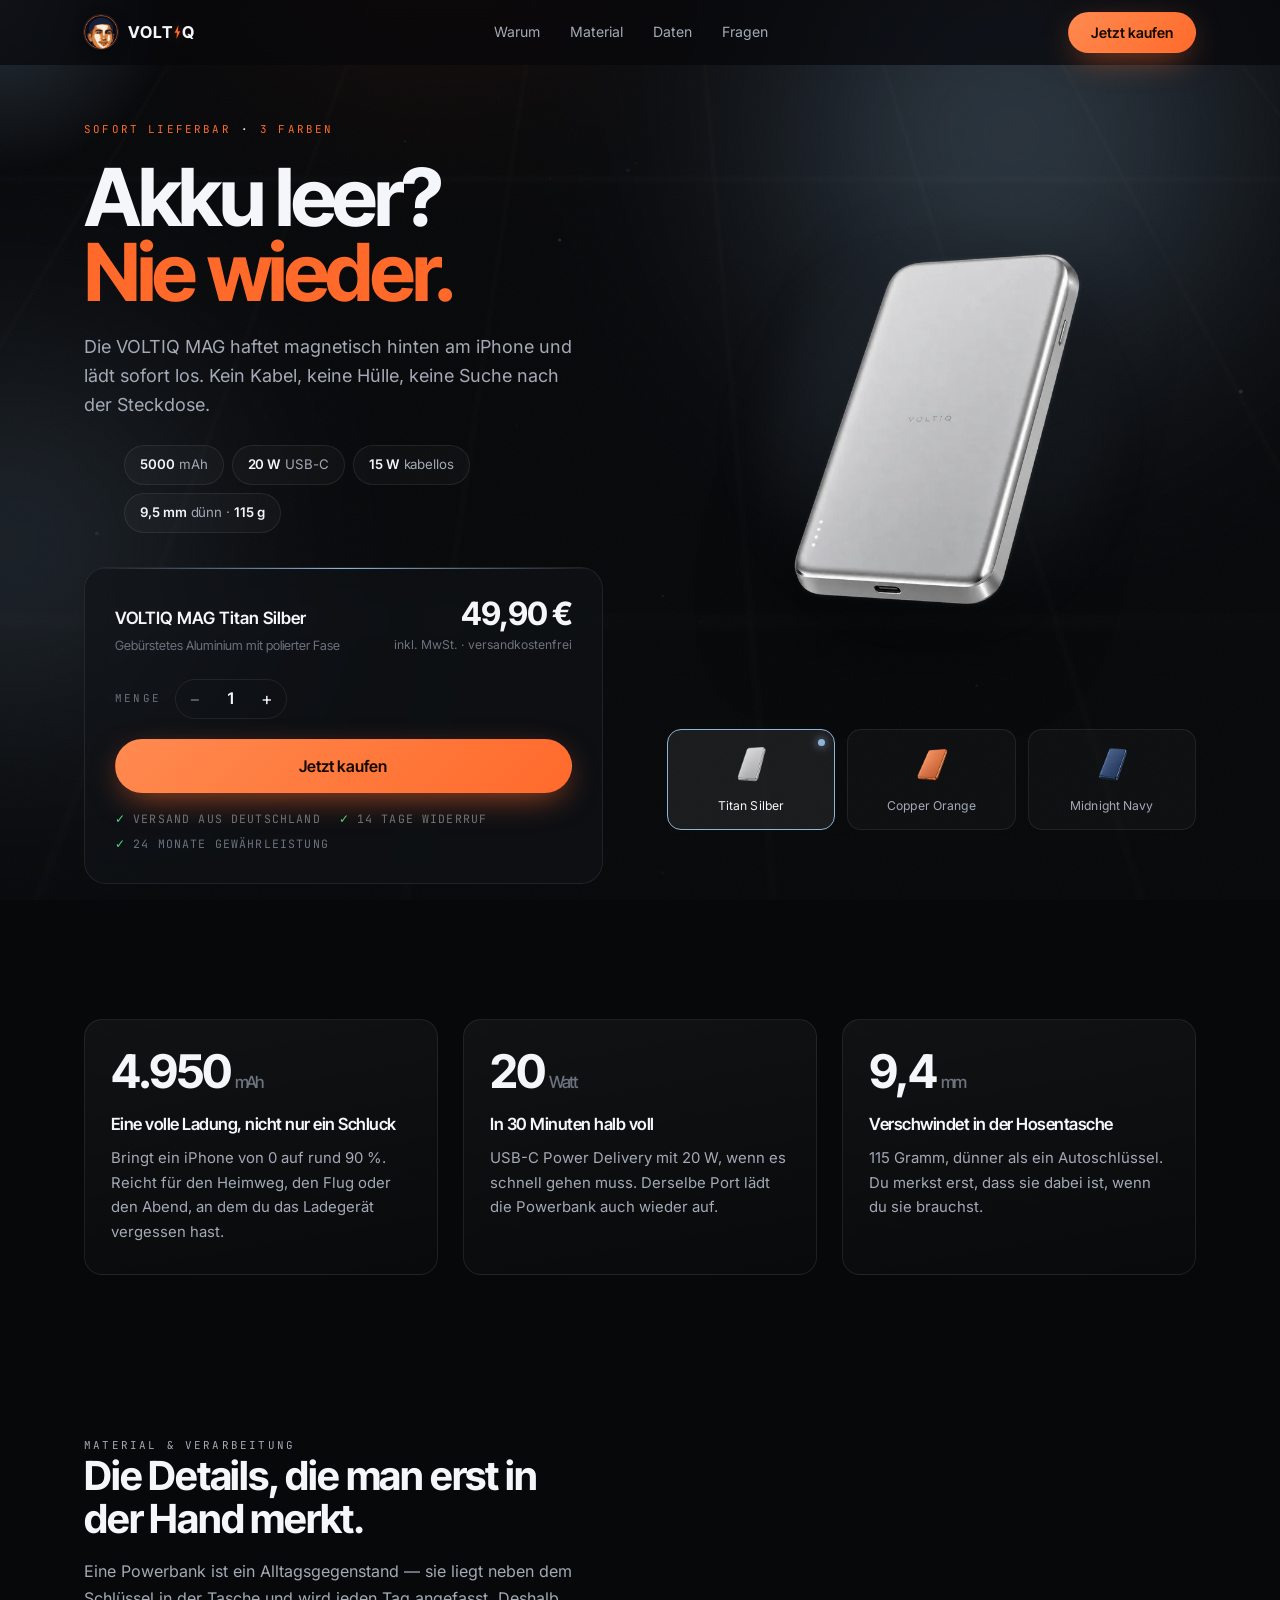
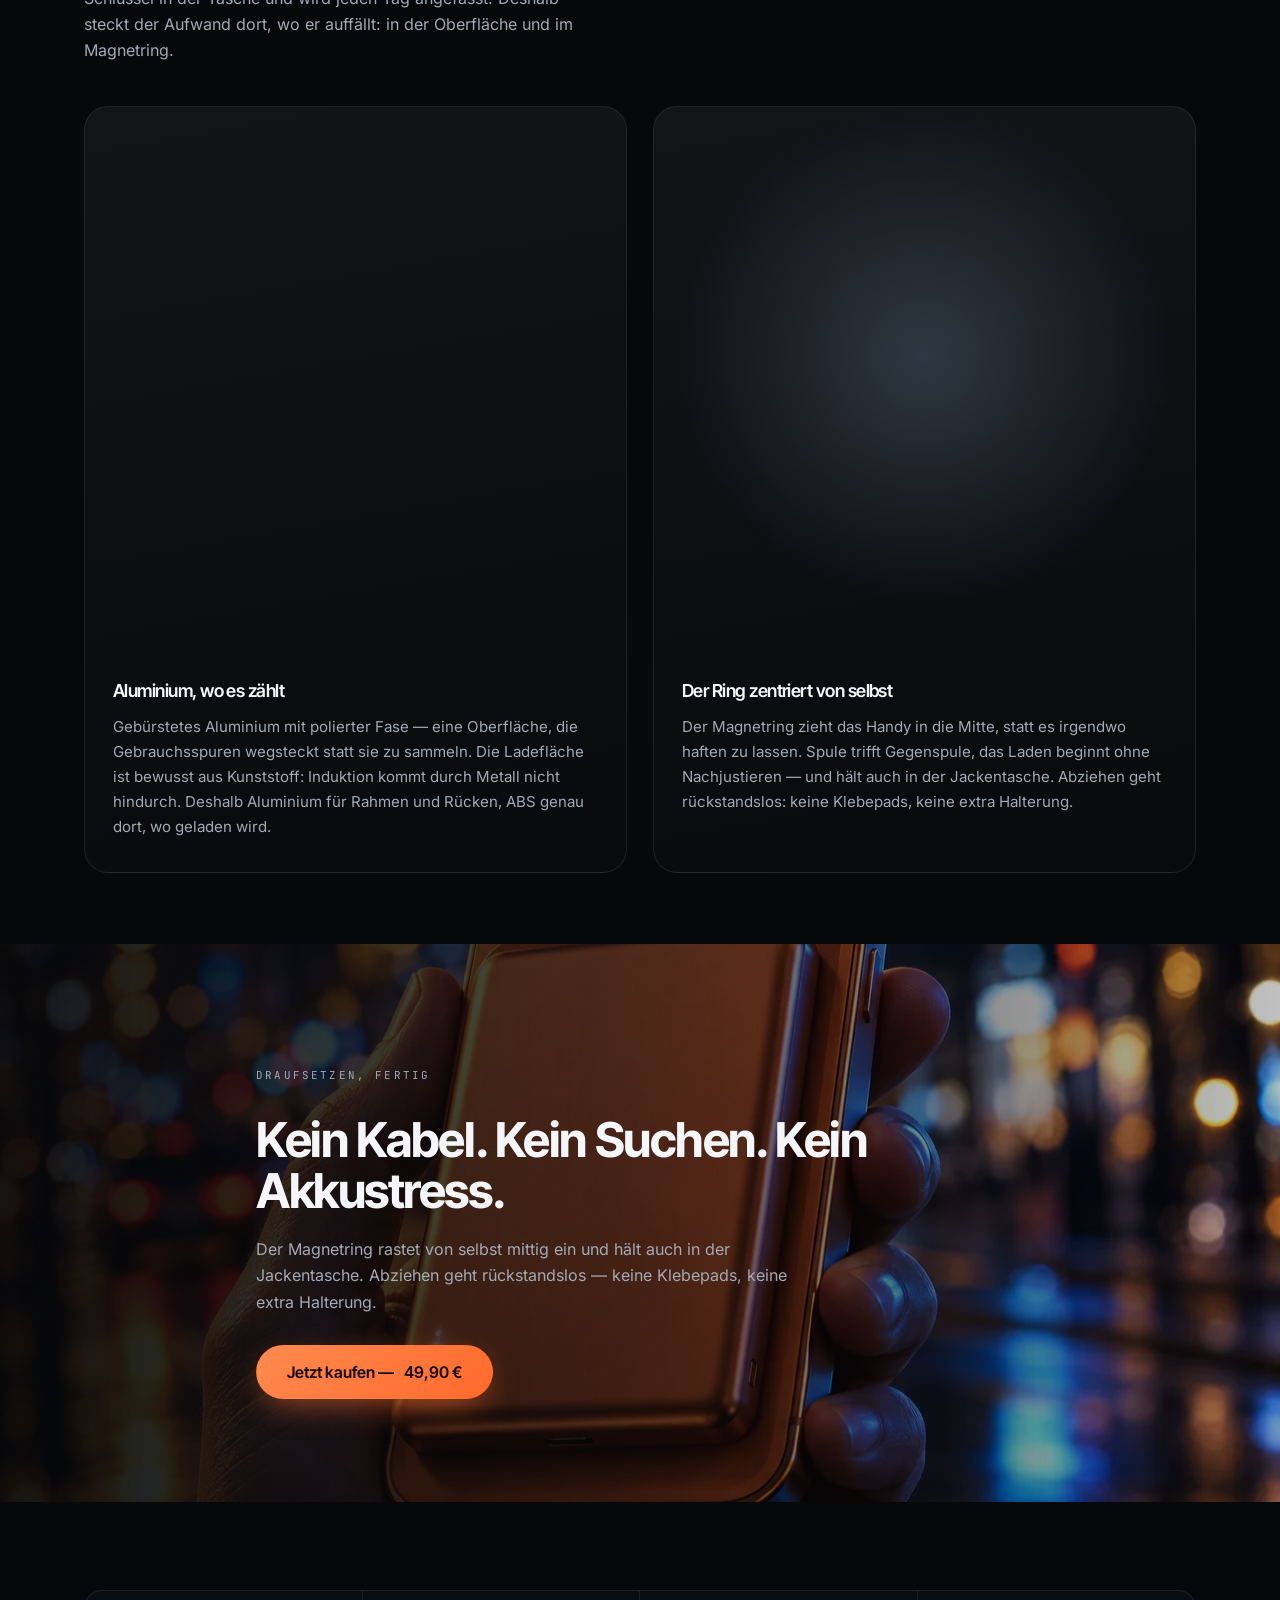
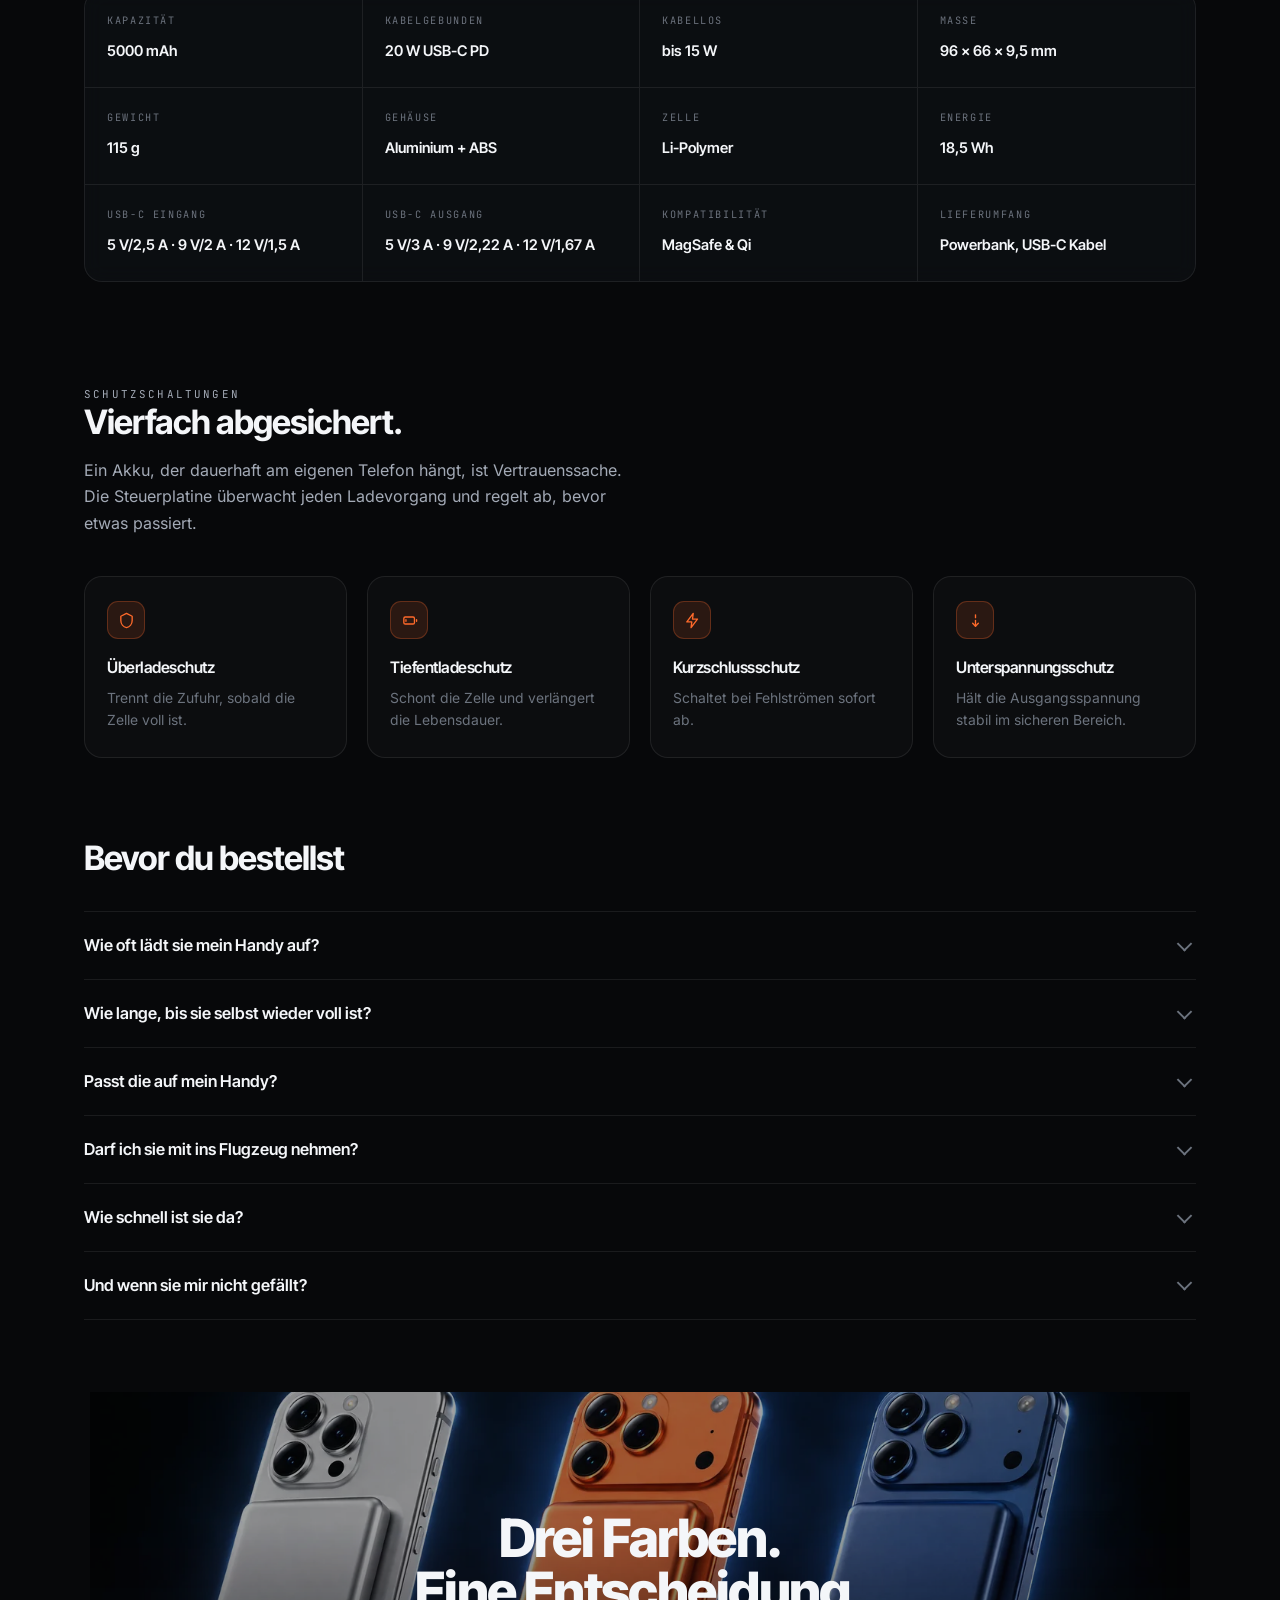
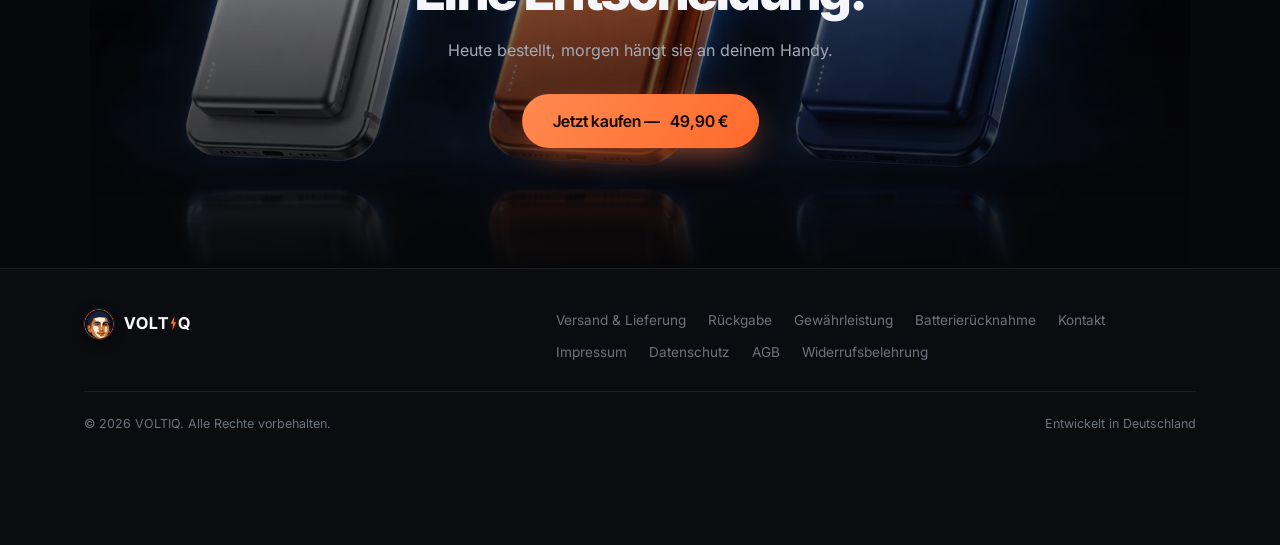
==== commit 21816ca0: "Portraet als Markenzeichen, Blitz-Wortmarke und Startbildschirm Das Zeichen wird aus dem Portraet er" ====
--- a/index.html
+++ b/index.html
@@ -205,11 +205,20 @@
 header.has-bar .btn-buy{opacity:0;pointer-events:none;transform:translateY(-6px);}
 header .btn-buy{transition:opacity .35s var(--ease),transform .35s var(--ease);}
 header .wrap{display:flex;align-items:center;justify-content:space-between;height:64px;gap:20px;}
-.brand{display:flex;align-items:center;gap:11px;font-family:'Inter Tight',sans-serif;font-weight:700;letter-spacing:.07em;font-size:1.02rem;}
-.brand span{
-  width:7px;height:7px;border-radius:50%;background:var(--cta);
-  box-shadow:0 0 12px rgba(255,106,43,.7);
-}
+.brand{display:flex;align-items:center;gap:10px;font-family:'Inter Tight',sans-serif;font-weight:700;letter-spacing:.07em;font-size:1.02rem;}
+/* Das Portraet ist das Markenzeichen. Unter etwa 34 px zerfaellt ein Gesicht
+   zu Matsch - deshalb hier nicht kleiner setzen. */
+.brand-mark{
+  width:34px;height:34px;border-radius:50%;flex:none;
+  box-shadow:0 0 0 1px rgba(255,255,255,.08), 0 3px 12px rgba(0,0,0,.5);
+}
+.brand-name{display:inline-flex;align-items:center;}
+/* Der Blitz steht an der Stelle des I in VOLTIQ. */
+.bolt{
+  width:.42em;height:1em;margin:0 .04em;fill:var(--cta);
+  filter:drop-shadow(0 0 5px rgba(255,106,43,.55));
+}
+footer .brand-mark{width:30px;height:30px;}
 nav{display:flex;gap:30px;}
 nav a{font-size:.88rem;color:var(--dim);transition:color .25s;}
 nav a:hover{color:var(--text);}
@@ -587,6 +596,49 @@
 .foot nav a{color:var(--mute);font-size:.85rem;transition:color .25s;}
 .foot nav a:hover{color:var(--text);}
 .foot-base{margin-top:28px;padding-top:22px;border-top:1px solid var(--line);display:flex;flex-wrap:wrap;gap:10px 20px;justify-content:space-between;color:var(--mute);font-size:.78rem;}
+
+/* ==========================================================================
+   STARTBILDSCHIRM
+   Blendet sich per CSS-Animation selbst aus. Bewusst ohne JavaScript-Zwang:
+   faellt das Skript aus, verschwindet der Vorhang trotzdem - ein haengender
+   Vollbild-Layer waere sonst eine gesperrte Seite.
+   ========================================================================== */
+.intro{
+  position:fixed;inset:0;z-index:200;display:grid;place-items:center;
+  background:var(--bg);
+  animation:introRaus .55s var(--ease) 1.45s forwards;
+}
+@keyframes introRaus{to{opacity:0;visibility:hidden;pointer-events:none;}}
+.intro-in{display:grid;justify-items:center;gap:26px;}
+
+.intro-badge{position:relative;width:132px;height:132px;display:grid;place-items:center;}
+.intro-badge img{
+  width:108px;height:108px;border-radius:50%;
+  animation:introKommt .8s var(--ease) both;
+}
+@keyframes introKommt{from{opacity:0;transform:scale(.82);}to{opacity:1;transform:none;}}
+
+/* Ladungsring: ein Segment laeuft einmal um das Portraet. */
+.intro-ring{position:absolute;inset:0;transform:rotate(-90deg);}
+.intro-ring circle{
+  fill:none;stroke:var(--cta);stroke-width:2.5;stroke-linecap:round;
+  stroke-dasharray:44 350;stroke-dashoffset:394;
+  filter:drop-shadow(0 0 6px rgba(255,106,43,.8));
+  animation:laden 1.3s cubic-bezier(.5,0,.3,1) .15s both;
+}
+@keyframes laden{to{stroke-dashoffset:0;}}
+
+.intro-name{
+  font-family:'Inter Tight',sans-serif;font-weight:700;
+  font-size:clamp(1.7rem,6vw,2.3rem);letter-spacing:.14em;
+  display:inline-flex;align-items:center;
+  animation:introKommt .7s var(--ease) .3s both;
+}
+.intro-name .bolt{width:.4em;height:1em;animation:zucken 1.1s steps(1,end) .5s 2;}
+@keyframes zucken{0%,100%{opacity:1;}45%{opacity:.25;}55%{opacity:1;}70%{opacity:.4;}}
+
+/* Wer weniger Bewegung wuenscht, bekommt gar keinen Vorhang. */
+@media(prefers-reduced-motion:reduce){.intro{display:none;}}
 
 /* ==========================================================================
    SCROLL-REVEAL + BEWEGUNGSARMUT
@@ -676,6 +728,42 @@
 
 <body>
 
+<!-- ============================ STARTBILDSCHIRM ============================ -->
+<div class="intro" id="intro" role="presentation" aria-hidden="true">
+  <div class="intro-in">
+    <div class="intro-badge">
+      <img src="assets/brand/voltiq-mark-192.png" alt="" width="192" height="192" fetchpriority="high">
+      <svg class="intro-ring" viewBox="0 0 132 132" aria-hidden="true"><circle cx="66" cy="66" r="63"/></svg>
+    </div>
+    <div class="intro-name">VOLT<svg class="bolt" viewBox="0 0 12 24" aria-hidden="true"><path d="M7.7 0 1.1 13.2h4.1L4.3 24 10.9 10.5H6.7z"/></svg>Q</div>
+  </div>
+</div>
+<script>
+(function(){
+  var el = document.getElementById('intro');
+  if (!el) return;
+
+  function weg(){ if (el && el.parentNode) el.parentNode.removeChild(el); el = null; }
+
+  /* Nur beim ersten Aufruf je Sitzung zeigen. Privater Modus kann beim
+     Zugriff auf sessionStorage werfen - deshalb in try. */
+  try{
+    if (sessionStorage.getItem('voltiq-intro')) { weg(); return; }
+    sessionStorage.setItem('voltiq-intro','1');
+  }catch(e){}
+
+  /* Sicherheitsnetz. Der Vorhang blendet sich eigentlich per CSS-Animation
+     aus, damit er auch ohne JavaScript verschwindet. Sollte die Animation
+     aber nicht laufen - abgeschaltet, nicht unterstuetzt, Browser-Eigenart -
+     laege ein Vollbild-Layer ueber der Seite und der Shop waere unbedienbar.
+     Das ist zu teuer, um es einer Animation allein zu ueberlassen. */
+  setTimeout(weg, 2600);
+
+  /* Wer nicht warten will, tippt ihn weg. */
+  el.addEventListener('click', weg);
+})();
+</script>
+
 <!-- ============================ HINTERGRUND ============================ -->
 <div class="bg" aria-hidden="true">
   <div class="aurora"><i></i><i></i><i></i></div>
@@ -688,7 +776,10 @@
 <!-- ============================ NAVIGATION ============================ -->
 <header id="head">
   <div class="wrap">
-    <a class="brand" href="#top"><span></span>VOLTIQ</a>
+    <a class="brand" href="#top">
+      <img class="brand-mark" src="assets/brand/voltiq-mark-96.png" alt="" width="96" height="96">
+      <span class="brand-name">VOLT<svg class="bolt" viewBox="0 0 12 24" aria-hidden="true"><path d="M7.7 0 1.1 13.2h4.1L4.3 24 10.9 10.5H6.7z"/></svg>Q</span>
+    </a>
     <nav>
       <a href="#gruende">Warum</a>
       <a href="#material">Material</a>
@@ -1035,7 +1126,10 @@
 <footer>
   <div class="wrap">
     <div class="foot">
-      <a class="brand" href="#top"><span></span>VOLTIQ</a>
+      <a class="brand" href="#top">
+        <img class="brand-mark" src="assets/brand/voltiq-mark-96.png" alt="" width="96" height="96">
+        <span class="brand-name">VOLT<svg class="bolt" viewBox="0 0 12 24" aria-hidden="true"><path d="M7.7 0 1.1 13.2h4.1L4.3 24 10.9 10.5H6.7z"/></svg>Q</span>
+      </a>
       <nav>
         <a href="versand.html">Versand &amp; Lieferung</a>
         <a href="rueckgabe.html">Rückgabe</a>
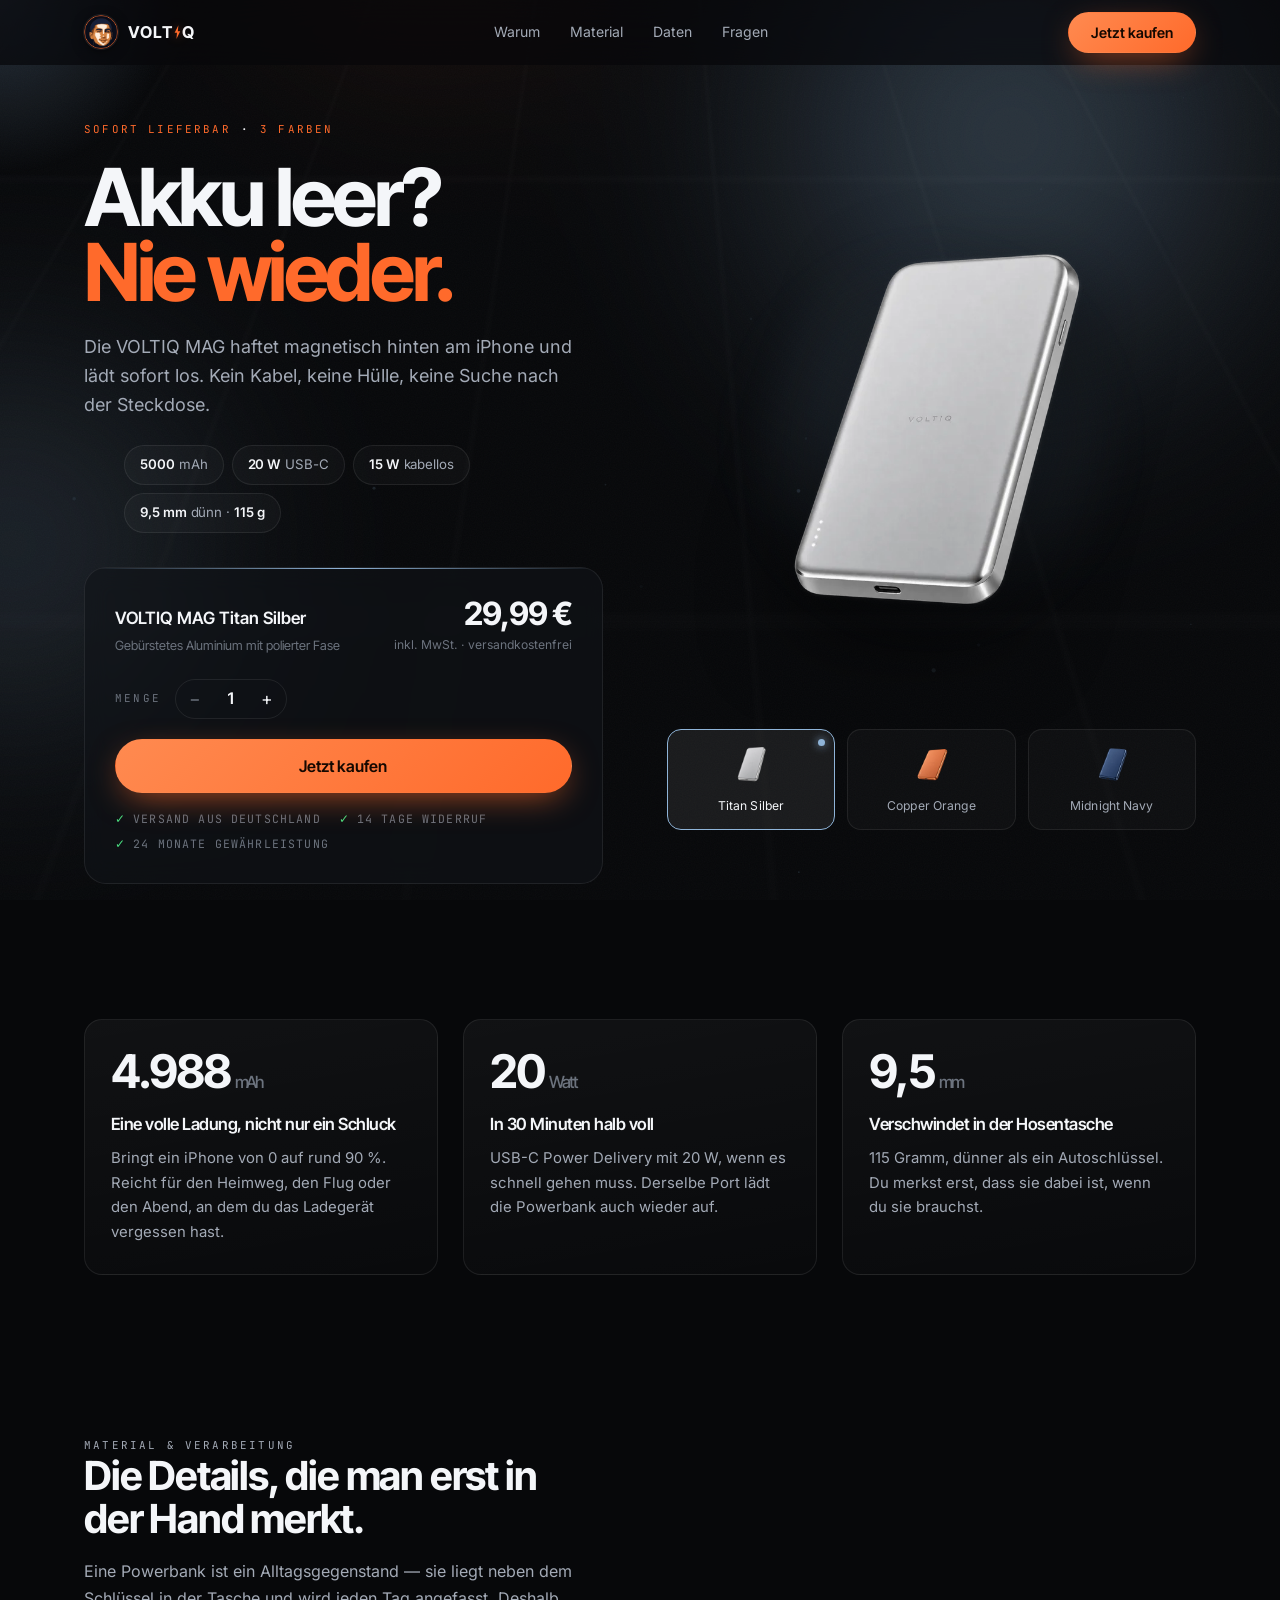
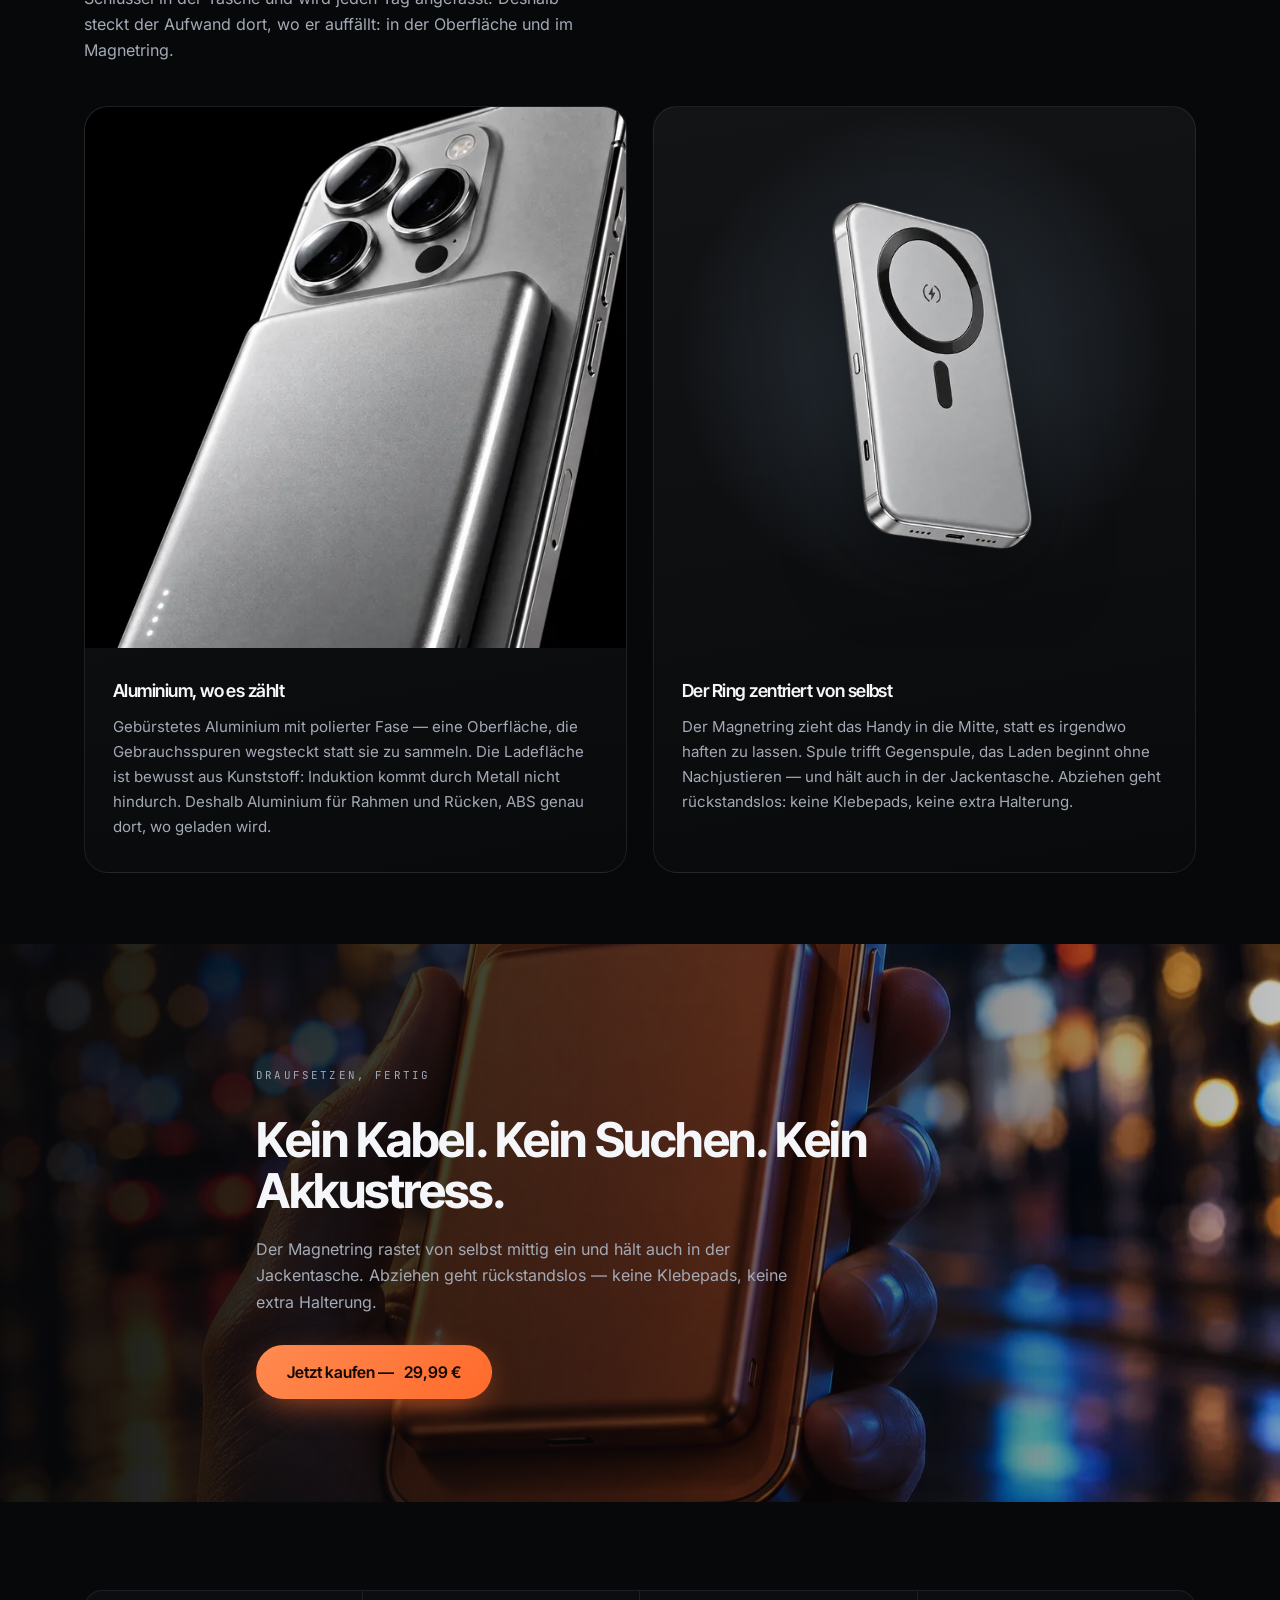
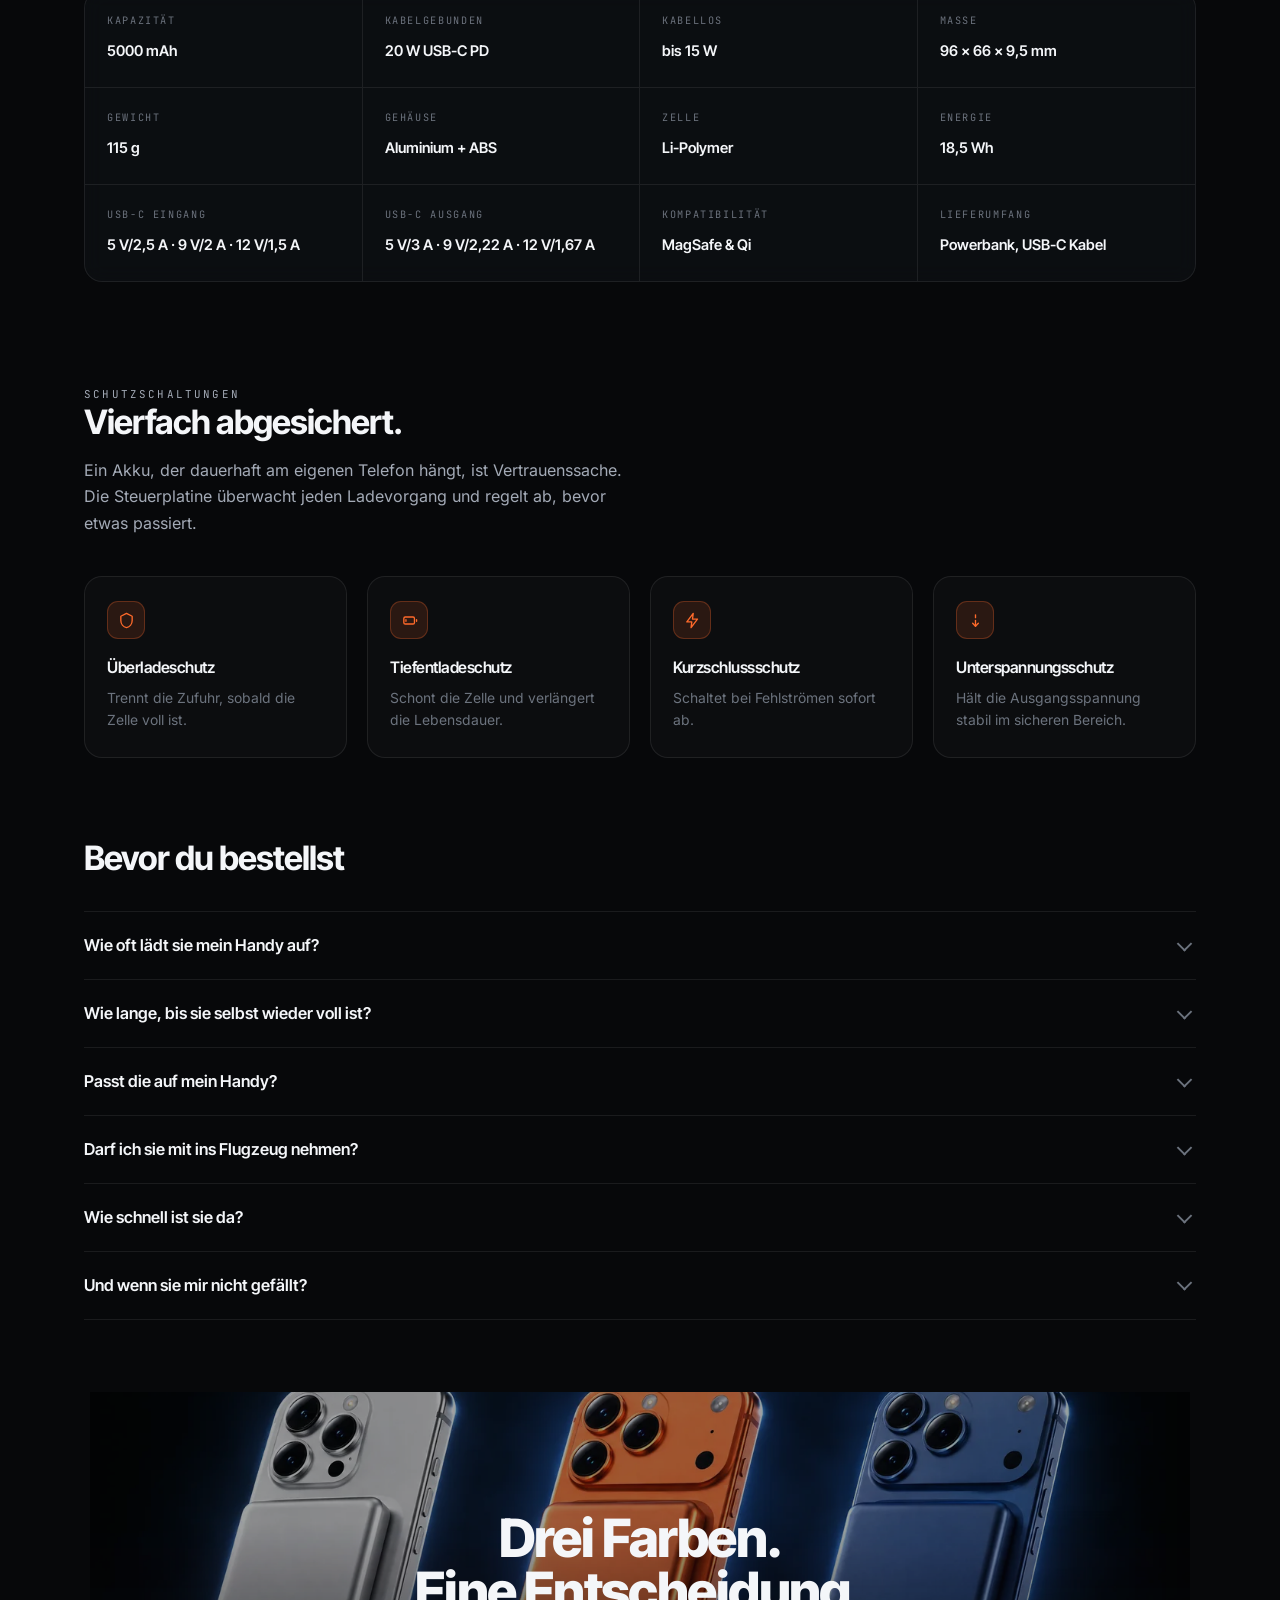
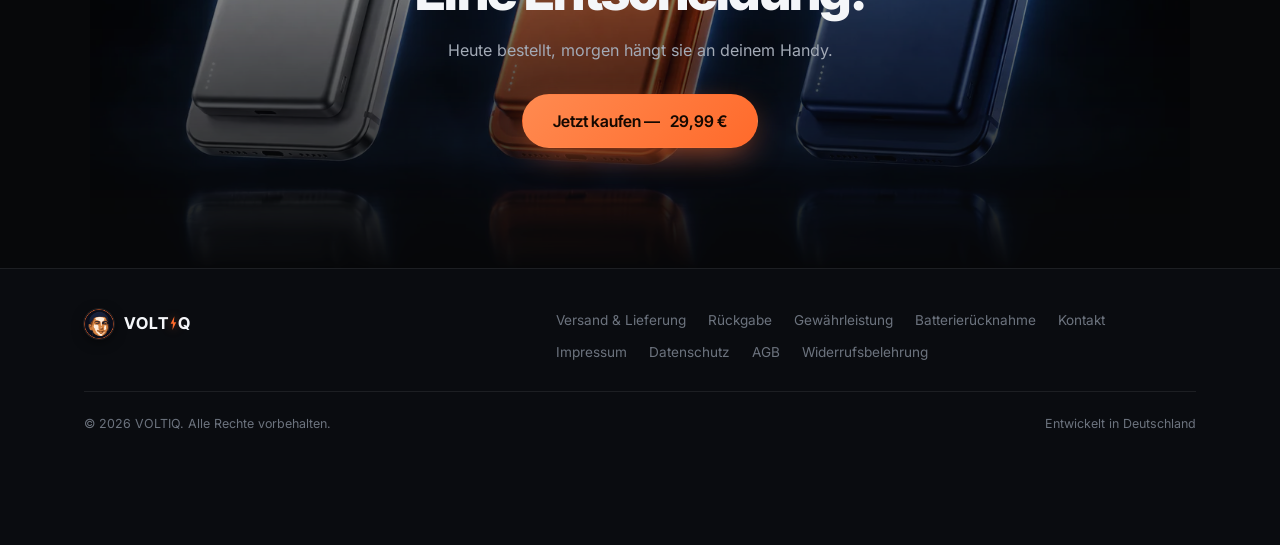
==== commit f3cedd28: "Preis auf 29,99 EUR, Startbildschirm nach Kategorie einfaerben Preis Massgeblich ist PRODUCT.priceCe" ====
--- a/index.html
+++ b/index.html
@@ -29,7 +29,7 @@
   seine Signalwirkung.
 
   TODO vor Launch (Geschäftsentscheidungen, hier nur Platzhalter):
-    - Preis (aktuell 49,90 €, steht in assets/checkout.js)
+    - Preis (aktuell 29,99 €, steht in assets/checkout.js)
     - Versandherkunft / Lieferzeit / Verfügbarkeit
     - Keine durchgestrichenen "Statt"-Preise ohne echte 30-Tage-Historie (PAngV)
   ===========================================================================
@@ -604,14 +604,60 @@
    Vollbild-Layer waere sonst eine gesperrte Seite.
    ========================================================================== */
 .intro{
+  /* ------------------------------------------------------------------------
+     KATEGORIE-ANSTRICH
+     Der Startbildschirm traegt das Thema des Shops. Fuer einen anderen Shop
+     nur diese vier Werte tauschen - Verlauf, Raster und Entladungsringe
+     ziehen automatisch mit.
+
+     Hier: Energie und Strom. Beispiele fuer weitere Shops -
+       Audio    --intro-hoch:#2A1440  --intro-funke:#B36BFF
+       Outdoor  --intro-hoch:#0E2A1C  --intro-funke:#4ADE80
+       Werkzeug --intro-hoch:#33240A  --intro-funke:#FFC53D
+     --------------------------------------------------------------------- */
+  --intro-tief:#05080F;
+  --intro-hoch:#122544;
+  --intro-funke:var(--cta);
+  /* Bewusst als fertiges rgba statt color-mix: waere color-mix im Browser
+     unbekannt, verwuerfe er die ganze background-Deklaration und der
+     Vorhang stuende durchsichtig ueber der Seite. */
+  --intro-funke-weich:rgba(255,106,43,.16);
+  --intro-raster:rgba(120,170,255,.07);
+
   position:fixed;inset:0;z-index:200;display:grid;place-items:center;
-  background:var(--bg);
+  overflow:hidden;
+  background-color:var(--intro-tief);
+  background-image:
+    radial-gradient(ellipse 72% 56% at 50% 47%, var(--intro-hoch) 0%, transparent 70%),
+    radial-gradient(ellipse 34% 30% at 50% 47%, var(--intro-funke-weich) 0%, transparent 70%);
   animation:introRaus .55s var(--ease) 1.45s forwards;
+}
+/* Spannungsraster - dasselbe Motiv wie im Seitenhintergrund, nur schwaecher. */
+.intro::before{
+  content:'';position:absolute;inset:0;pointer-events:none;
+  background-image:
+    linear-gradient(var(--intro-raster) 1px, transparent 1px),
+    linear-gradient(90deg, var(--intro-raster) 1px, transparent 1px);
+  background-size:54px 54px;
+  mask-image:radial-gradient(circle at 50% 47%, #000 12%, transparent 66%);
+  -webkit-mask-image:radial-gradient(circle at 50% 47%, #000 12%, transparent 66%);
 }
 @keyframes introRaus{to{opacity:0;visibility:hidden;pointer-events:none;}}
 .intro-in{display:grid;justify-items:center;gap:26px;}
 
 .intro-badge{position:relative;width:132px;height:132px;display:grid;place-items:center;}
+/* Entladung: zwei Ringe laufen nach aussen, wie ein Feld das sich aufbaut. */
+.intro-badge i{
+  position:absolute;width:100%;aspect-ratio:1;border-radius:50%;
+  border:1px solid var(--intro-funke);opacity:0;
+  animation:entladung 1.9s cubic-bezier(.2,.7,.3,1) infinite;
+}
+.intro-badge i:nth-of-type(2){animation-delay:.65s;}
+@keyframes entladung{
+  0%{transform:scale(.72);opacity:0;}
+  18%{opacity:.42;}
+  100%{transform:scale(1.85);opacity:0;}
+}
 .intro-badge img{
   width:108px;height:108px;border-radius:50%;
   animation:introKommt .8s var(--ease) both;
@@ -713,7 +759,7 @@
         "@type": "Offer",
         "url": "https://voltiq.de/#kaufen",
         "priceCurrency": "EUR",
-        "price": "49.90",
+        "price": "29.99",
         "priceValidUntil": "2027-12-31",
         "availability": "https://schema.org/InStock",
         "itemCondition": "https://schema.org/NewCondition",
@@ -734,6 +780,7 @@
     <div class="intro-badge">
       <img src="assets/brand/voltiq-mark-192.png" alt="" width="192" height="192" fetchpriority="high">
       <svg class="intro-ring" viewBox="0 0 132 132" aria-hidden="true"><circle cx="66" cy="66" r="63"/></svg>
+      <i aria-hidden="true"></i><i aria-hidden="true"></i>
     </div>
     <div class="intro-name">VOLT<svg class="bolt" viewBox="0 0 12 24" aria-hidden="true"><path d="M7.7 0 1.1 13.2h4.1L4.3 24 10.9 10.5H6.7z"/></svg>Q</div>
   </div>
@@ -817,7 +864,7 @@
             <small id="cDesc">Gebürstetes Aluminium mit polierter Fase</small>
           </div>
           <div class="price">
-            <b data-price>49,90&nbsp;€</b>
+            <b data-price>29,99&nbsp;€</b>
             <small>inkl. MwSt.<!-- TODO: nur setzen, wenn Versand wirklich frei ist --> · versandkostenfrei</small>
           </div>
         </div>
@@ -982,7 +1029,7 @@
       <p>Der Magnetring rastet von selbst mittig ein und hält auch in der
          Jackentasche. Abziehen geht rückstandslos — keine Klebepads, keine
          extra Halterung.</p>
-      <button type="button" class="btn btn-buy" data-checkout data-quantity="1">Jetzt kaufen — <span data-price>49,90&nbsp;€</span></button>
+      <button type="button" class="btn btn-buy" data-checkout data-quantity="1">Jetzt kaufen — <span data-price>29,99&nbsp;€</span></button>
     </div>
   </div>
 </div>
@@ -1106,7 +1153,7 @@
     <div class="rv">
       <h2>Drei Farben.<br>Eine Entscheidung.</h2>
       <p>Heute bestellt, morgen hängt sie an deinem Handy.</p>
-      <button type="button" class="btn btn-buy" data-checkout data-quantity="1">Jetzt kaufen — <span data-price>49,90&nbsp;€</span></button>
+      <button type="button" class="btn btn-buy" data-checkout data-quantity="1">Jetzt kaufen — <span data-price>29,99&nbsp;€</span></button>
     </div>
   </div>
 </section>
@@ -1115,7 +1162,7 @@
 <div class="buybar" id="buybar">
   <div class="bb-inner">
     <div class="bb-info">
-      <b data-price id="bbPrice">49,90&nbsp;€</b>
+      <b data-price id="bbPrice">29,99&nbsp;€</b>
       <span id="bbColor">Titan Silber</span>
     </div>
     <button type="button" class="btn btn-buy btn-sm" data-checkout data-quantity="1">Jetzt kaufen</button>
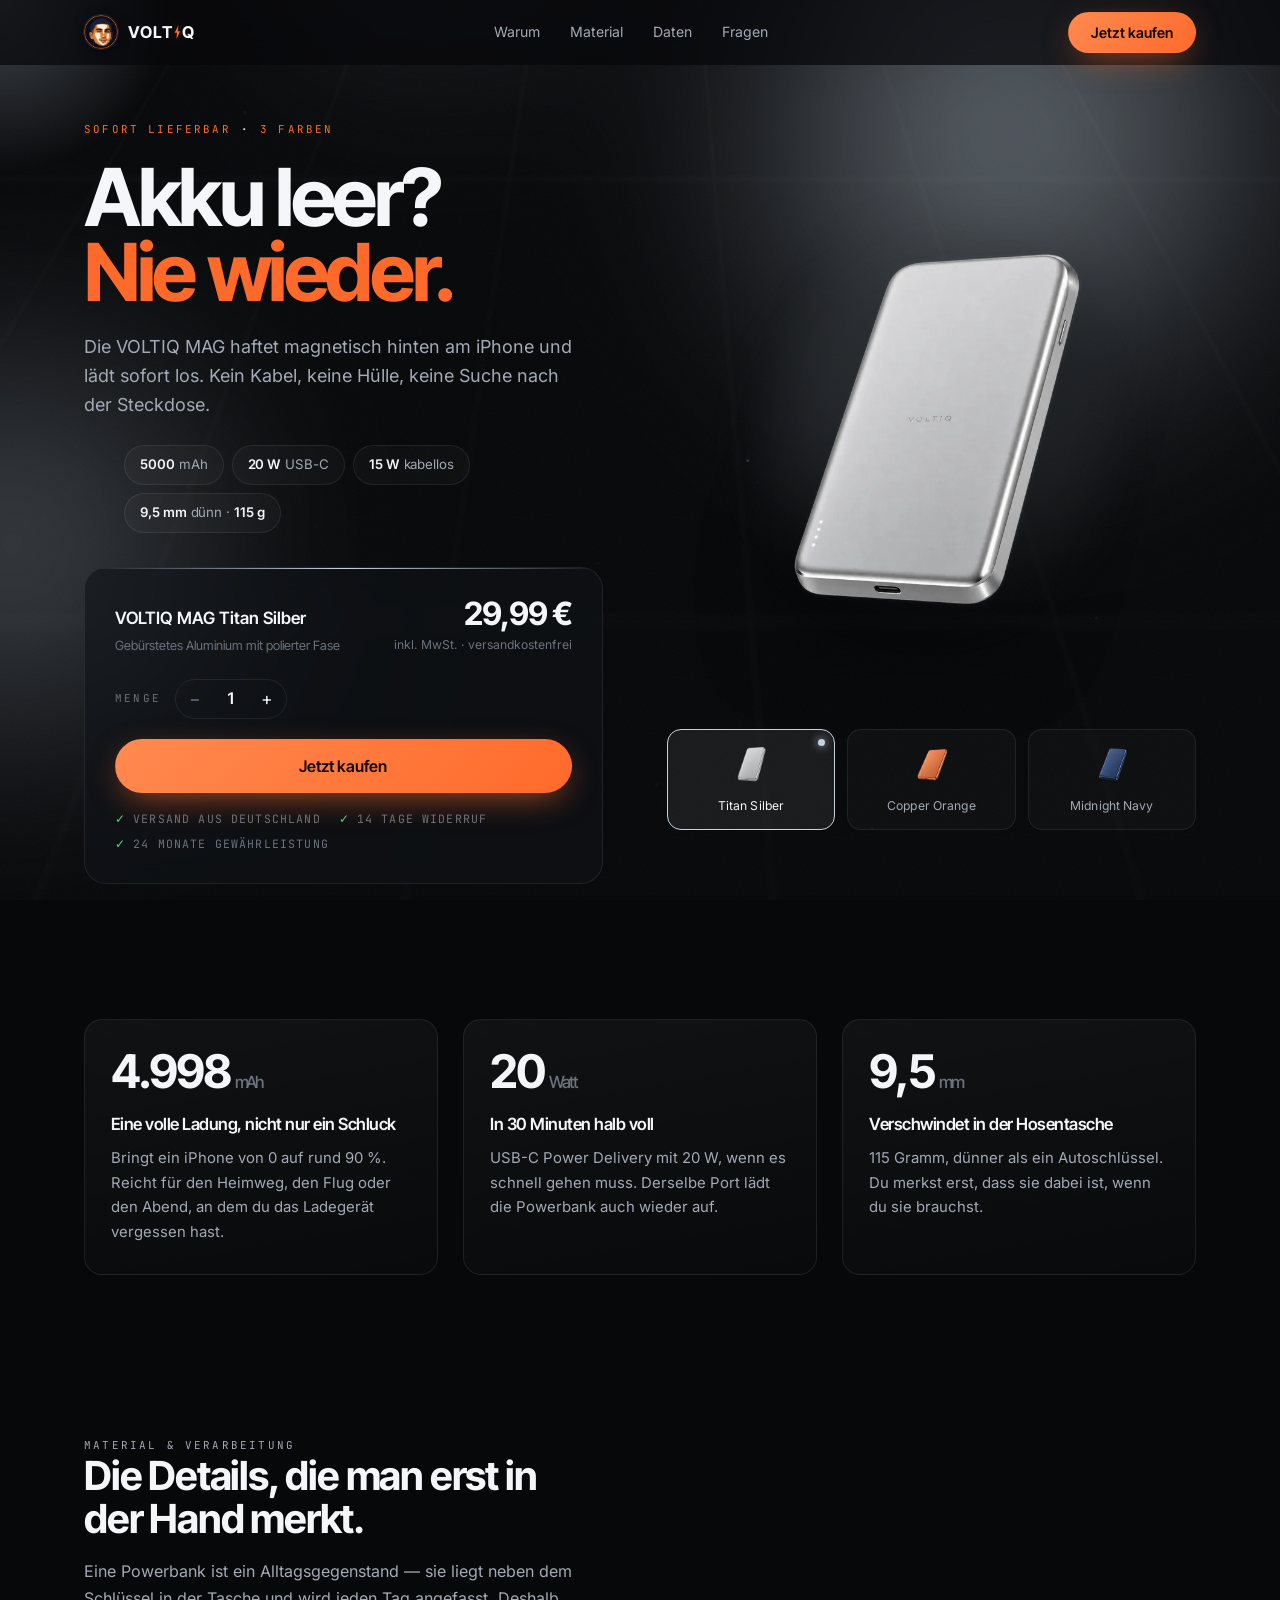
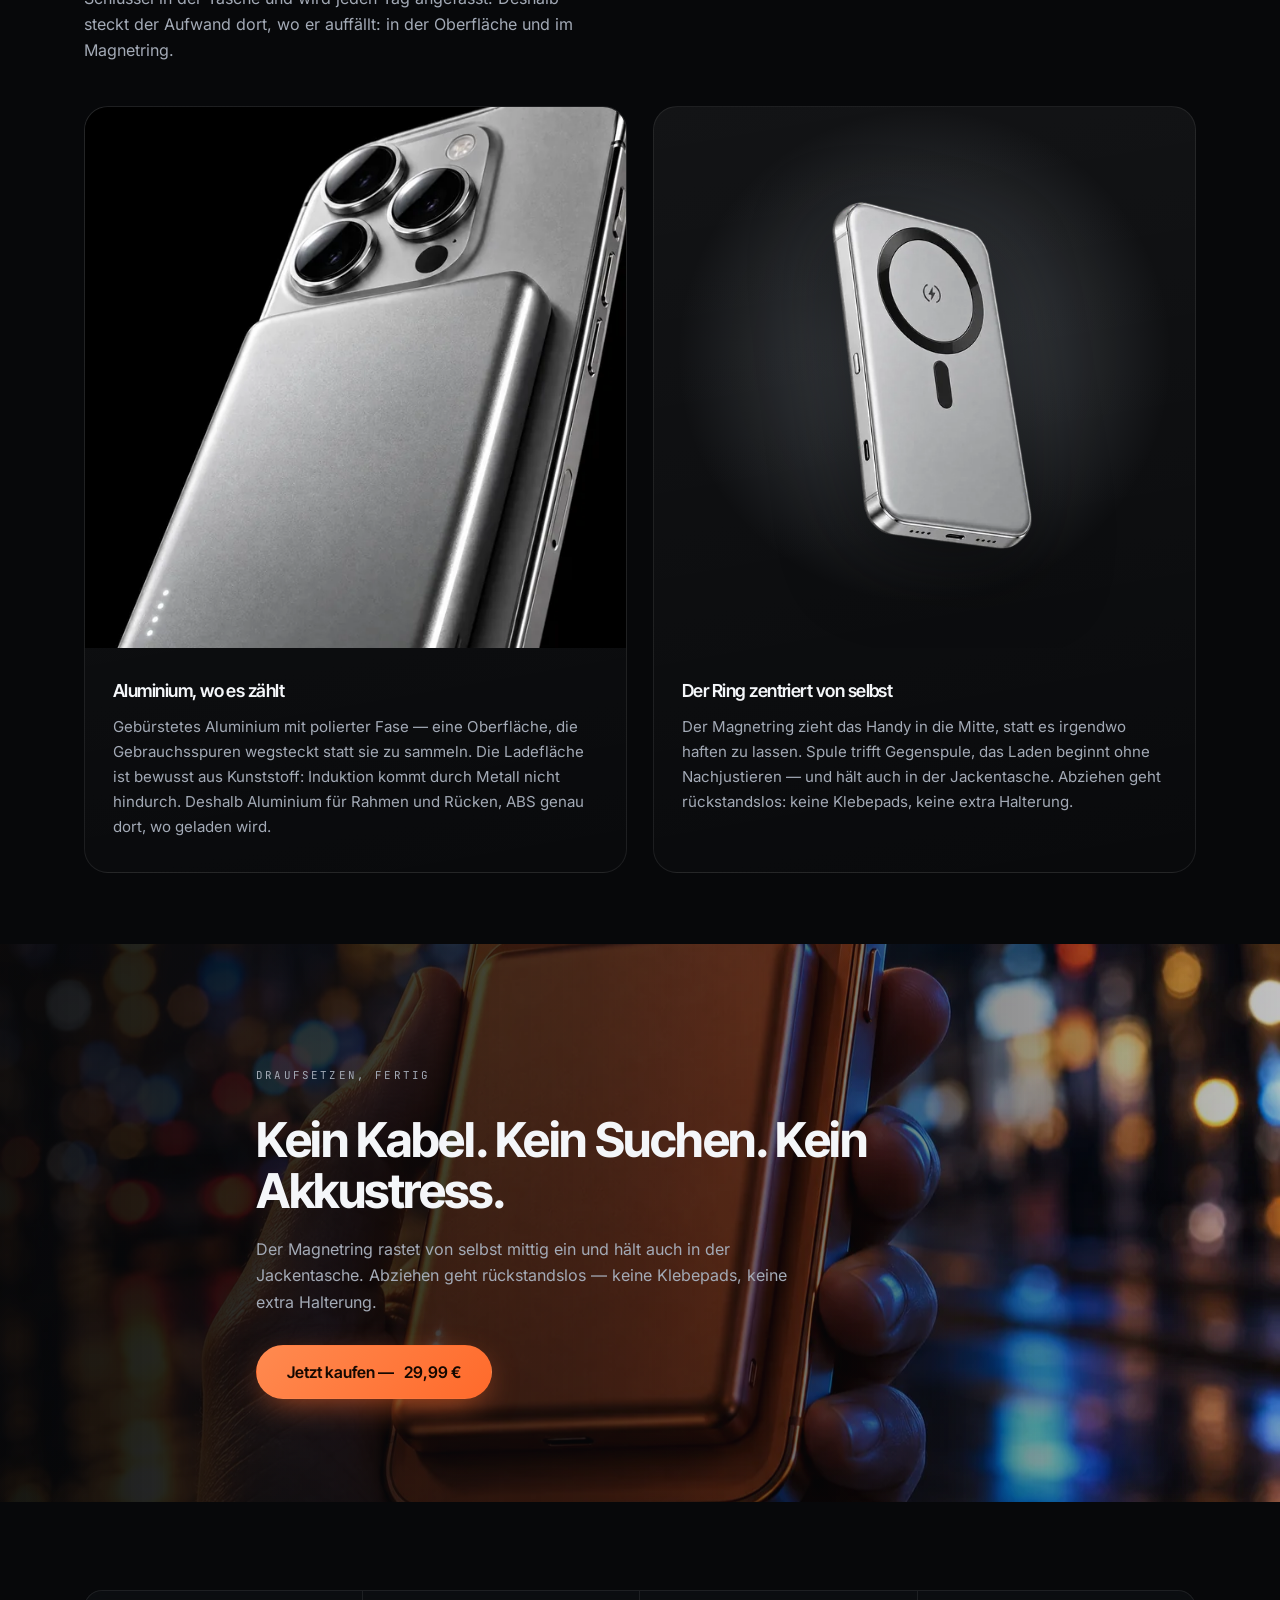
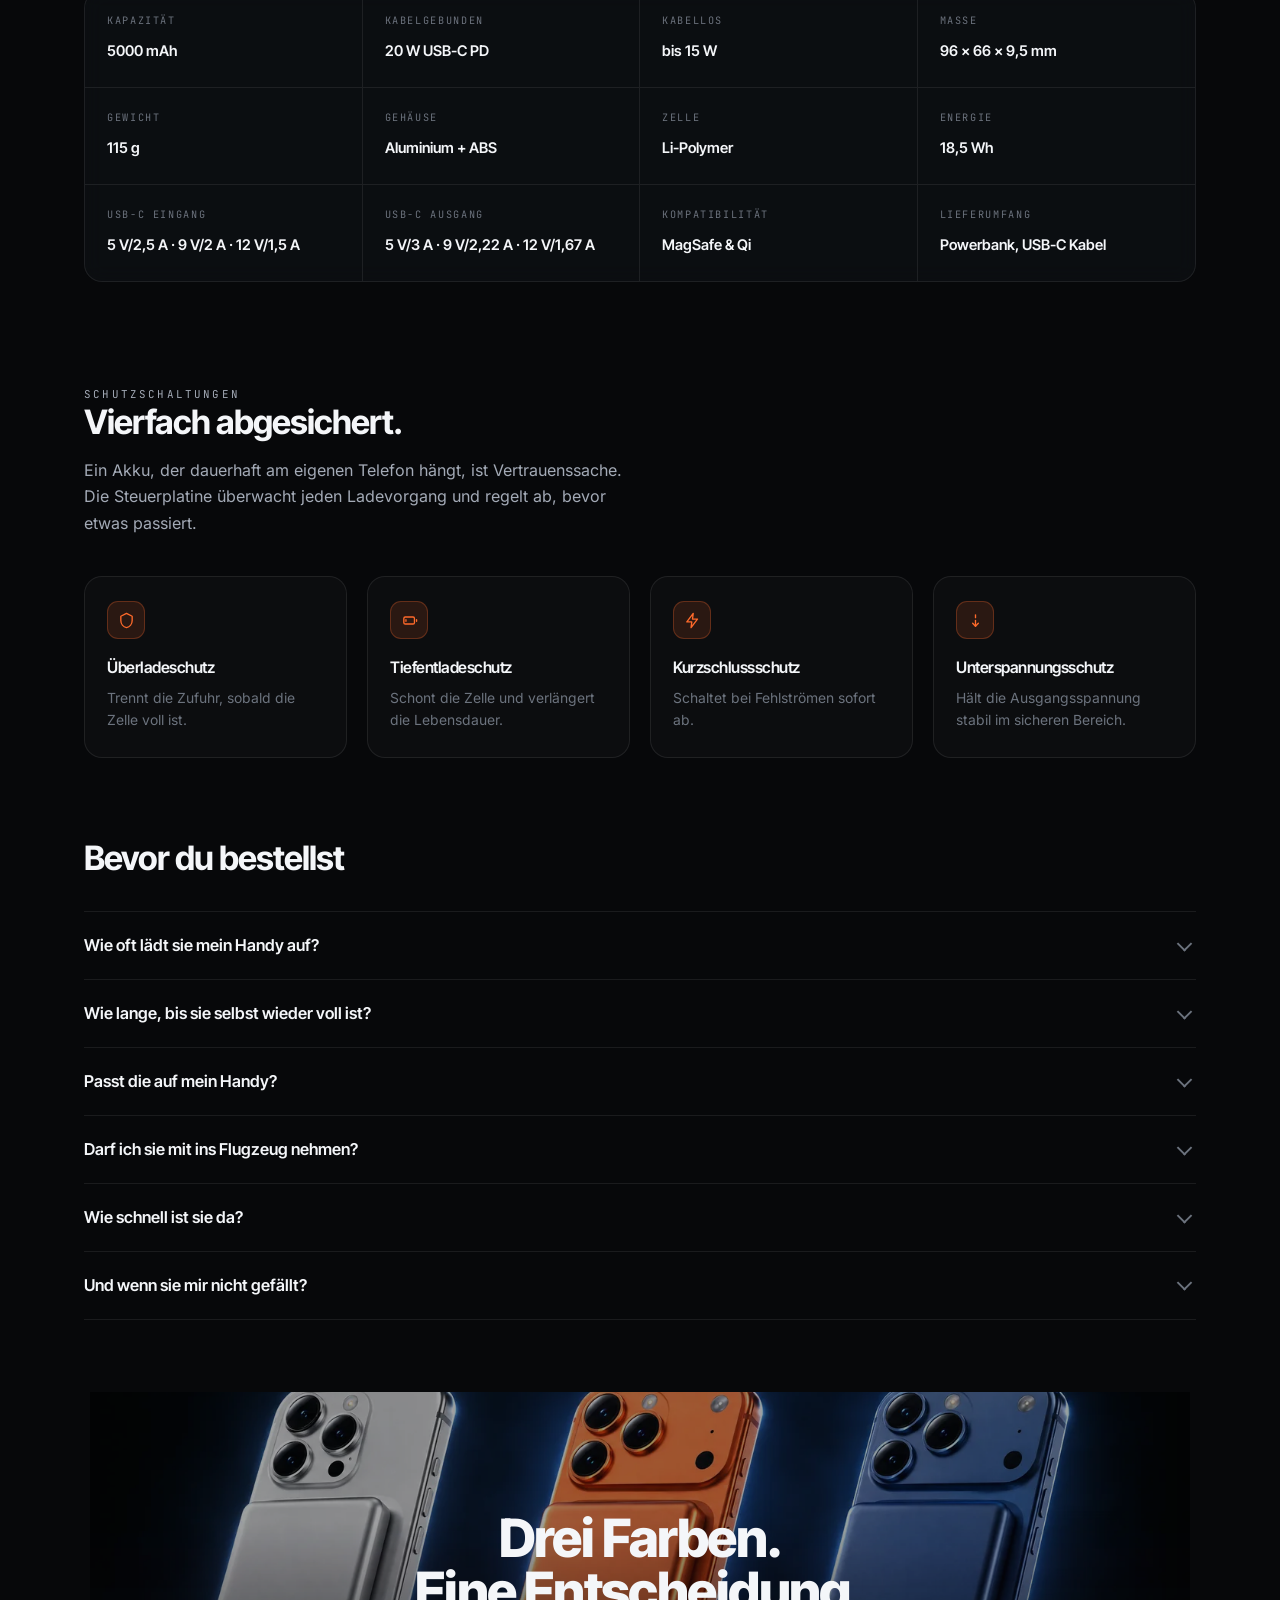
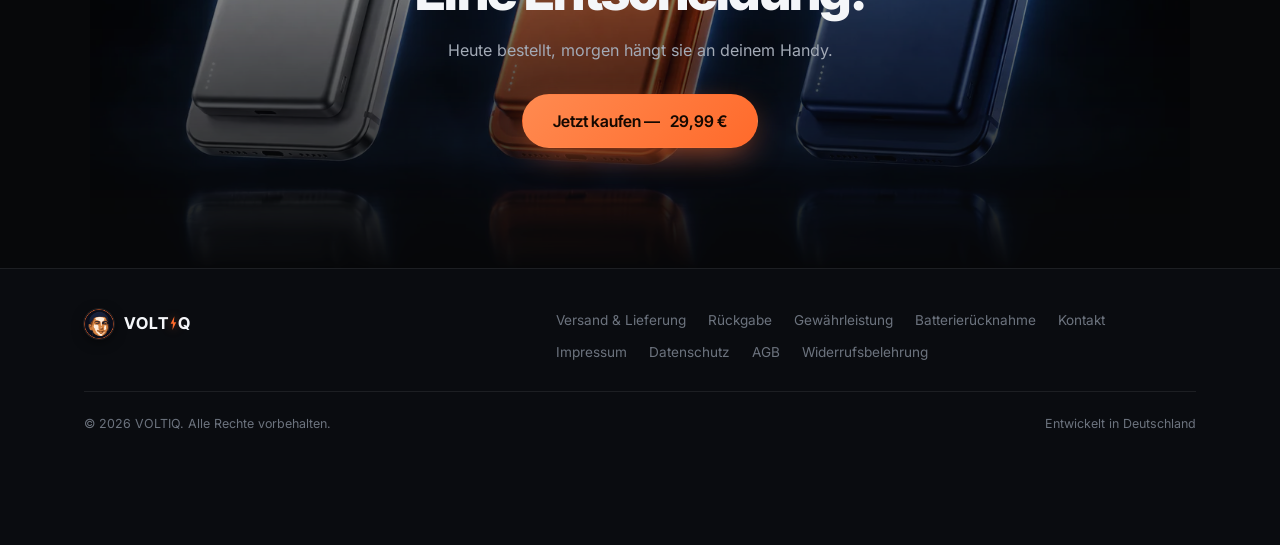
==== commit c33b8151: "Hintergrund deutlich an das gewaehlte Produkt binden Nachgemessen statt geschaetzt: der Hintergrund " ====
--- a/index.html
+++ b/index.html
@@ -96,8 +96,8 @@
   --cta-2:#FF8A50;
 
   /* Wird vom Farbwähler gesetzt und färbt den ganzen Hintergrund. */
-  --glow:#8FB4D8;
-  --glow-soft:rgba(143,180,216,.24);
+  --glow:#C6D4E2;
+  --glow-soft:rgba(198,212,226,.30);
 
   --maxw:1240px;
   --gut:clamp(20px,5vw,64px);
@@ -130,7 +130,7 @@
 .bg{position:fixed;inset:0;z-index:0;pointer-events:none;overflow:hidden;}
 
 /* 1 — Aurora: drei grosse Farbwolken, die traege umeinander wandern. */
-.aurora{position:absolute;inset:-25%;filter:blur(110px);opacity:.40;}
+.aurora{position:absolute;inset:-25%;filter:blur(105px);opacity:.60;}
 .aurora i{
   position:absolute;display:block;border-radius:50%;
   background:radial-gradient(circle,var(--glow) 0%,transparent 70%);
@@ -140,8 +140,7 @@
 .aurora i:nth-child(1){width:52vw;height:52vw;left:52%;top:2%;animation:drift1 26s ease-in-out infinite;}
 .aurora i:nth-child(2){width:40vw;height:40vw;left:4%;top:38%;animation:drift2 34s ease-in-out infinite;opacity:.7;}
 .aurora i:nth-child(3){
-  width:34vw;height:34vw;left:28%;top:-8%;animation:drift3 30s ease-in-out infinite;opacity:.5;
-  background:radial-gradient(circle,var(--cta) 0%,transparent 70%);
+  width:34vw;height:34vw;left:28%;top:-8%;animation:drift3 30s ease-in-out infinite;opacity:.42;
 }
 @keyframes drift1{
   0%,100%{transform:translate3d(0,0,0) scale(1);}
@@ -917,19 +916,19 @@
 
       <div class="picker" role="group" aria-label="Farbe wählen">
         <button type="button" class="sw on" data-c="silber"
-                data-name="Titan Silber" data-glow="#8FB4D8"
+                data-name="Titan Silber" data-glow="#C6D4E2"
                 data-desc="Gebürstetes Aluminium mit polierter Fase" aria-pressed="true">
           <img src="assets/img/01-silber-freigestellt-520.webp" alt="" width="46" height="46" loading="lazy">
           <em>Titan Silber</em>
         </button>
         <button type="button" class="sw" data-c="orange"
-                data-name="Copper Orange" data-glow="#FF6A2B"
+                data-name="Copper Orange" data-glow="#FF7A3C"
                 data-desc="Kupferton mit warmem Schimmer" aria-pressed="false">
           <img src="assets/img/02-orange-freigestellt-520.webp" alt="" width="46" height="46" loading="lazy">
           <em>Copper Orange</em>
         </button>
         <button type="button" class="sw" data-c="blau"
-                data-name="Midnight Navy" data-glow="#4C7DE8"
+                data-name="Midnight Navy" data-glow="#3A5FE0"
                 data-desc="Tiefes Nachtblau, matt eloxiert" aria-pressed="false">
           <img src="assets/img/03-blau-freigestellt-520.webp" alt="" width="46" height="46" loading="lazy">
           <em>Midnight Navy</em>
@@ -1228,7 +1227,7 @@
     });
     var glow = sw.dataset.glow;
     root.style.setProperty('--glow', glow);
-    root.style.setProperty('--glow-soft', hexToRgba(glow, .24));
+    root.style.setProperty('--glow-soft', hexToRgba(glow, .30));
     cName.textContent = sw.dataset.name;
     cDesc.textContent = sw.dataset.desc;
     bbColor.textContent = sw.dataset.name;
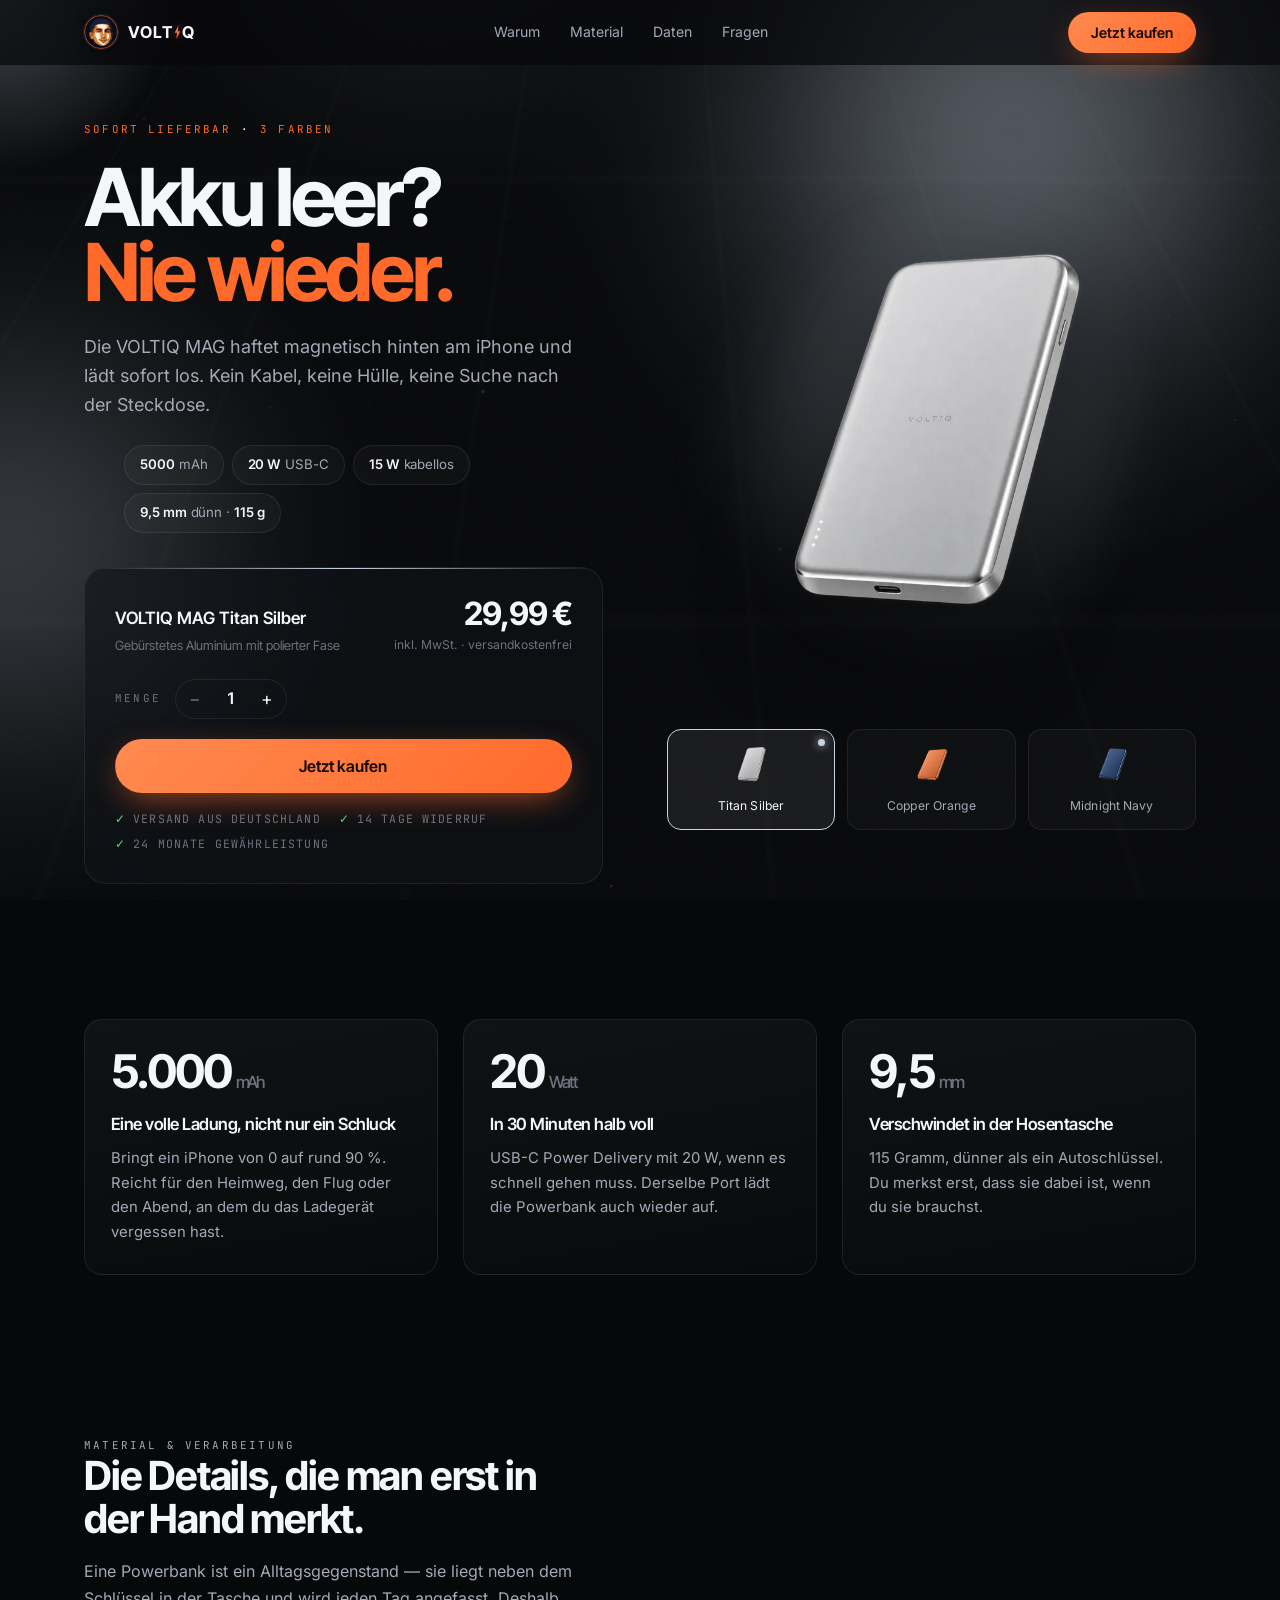
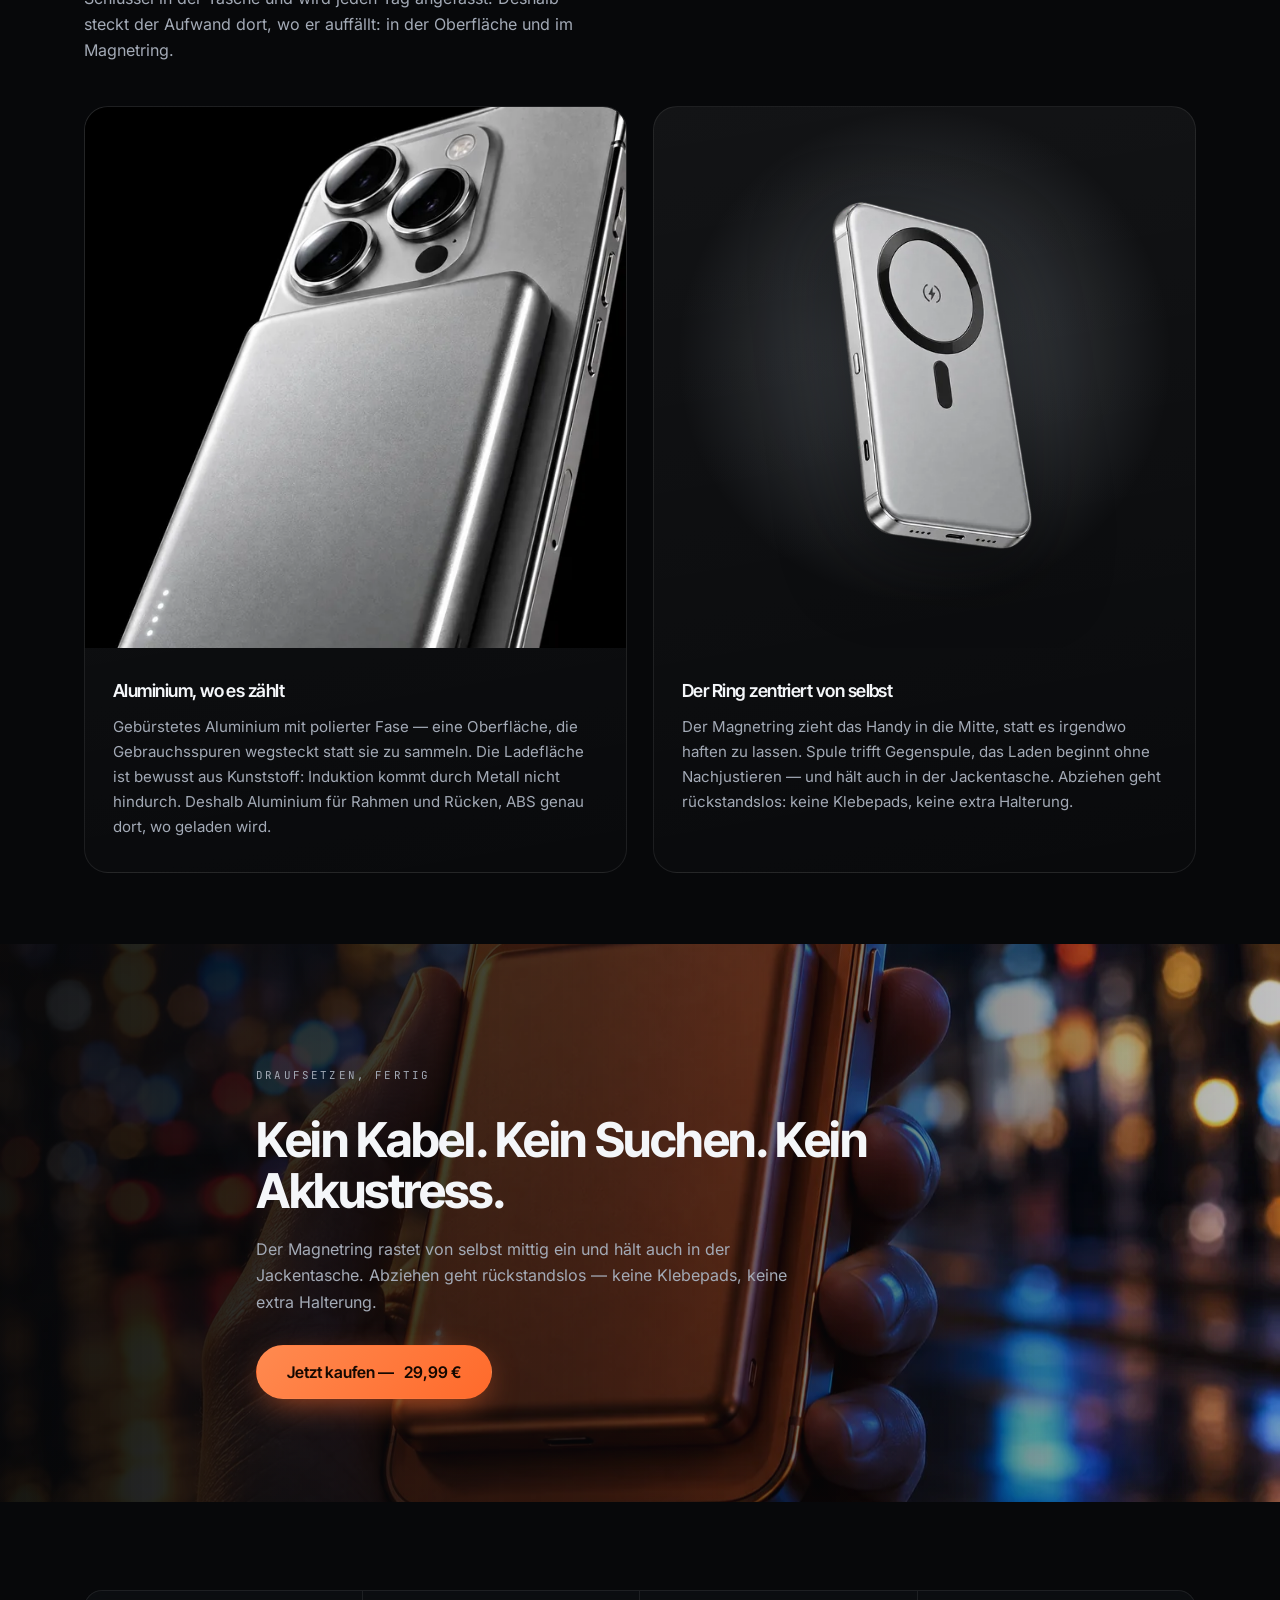
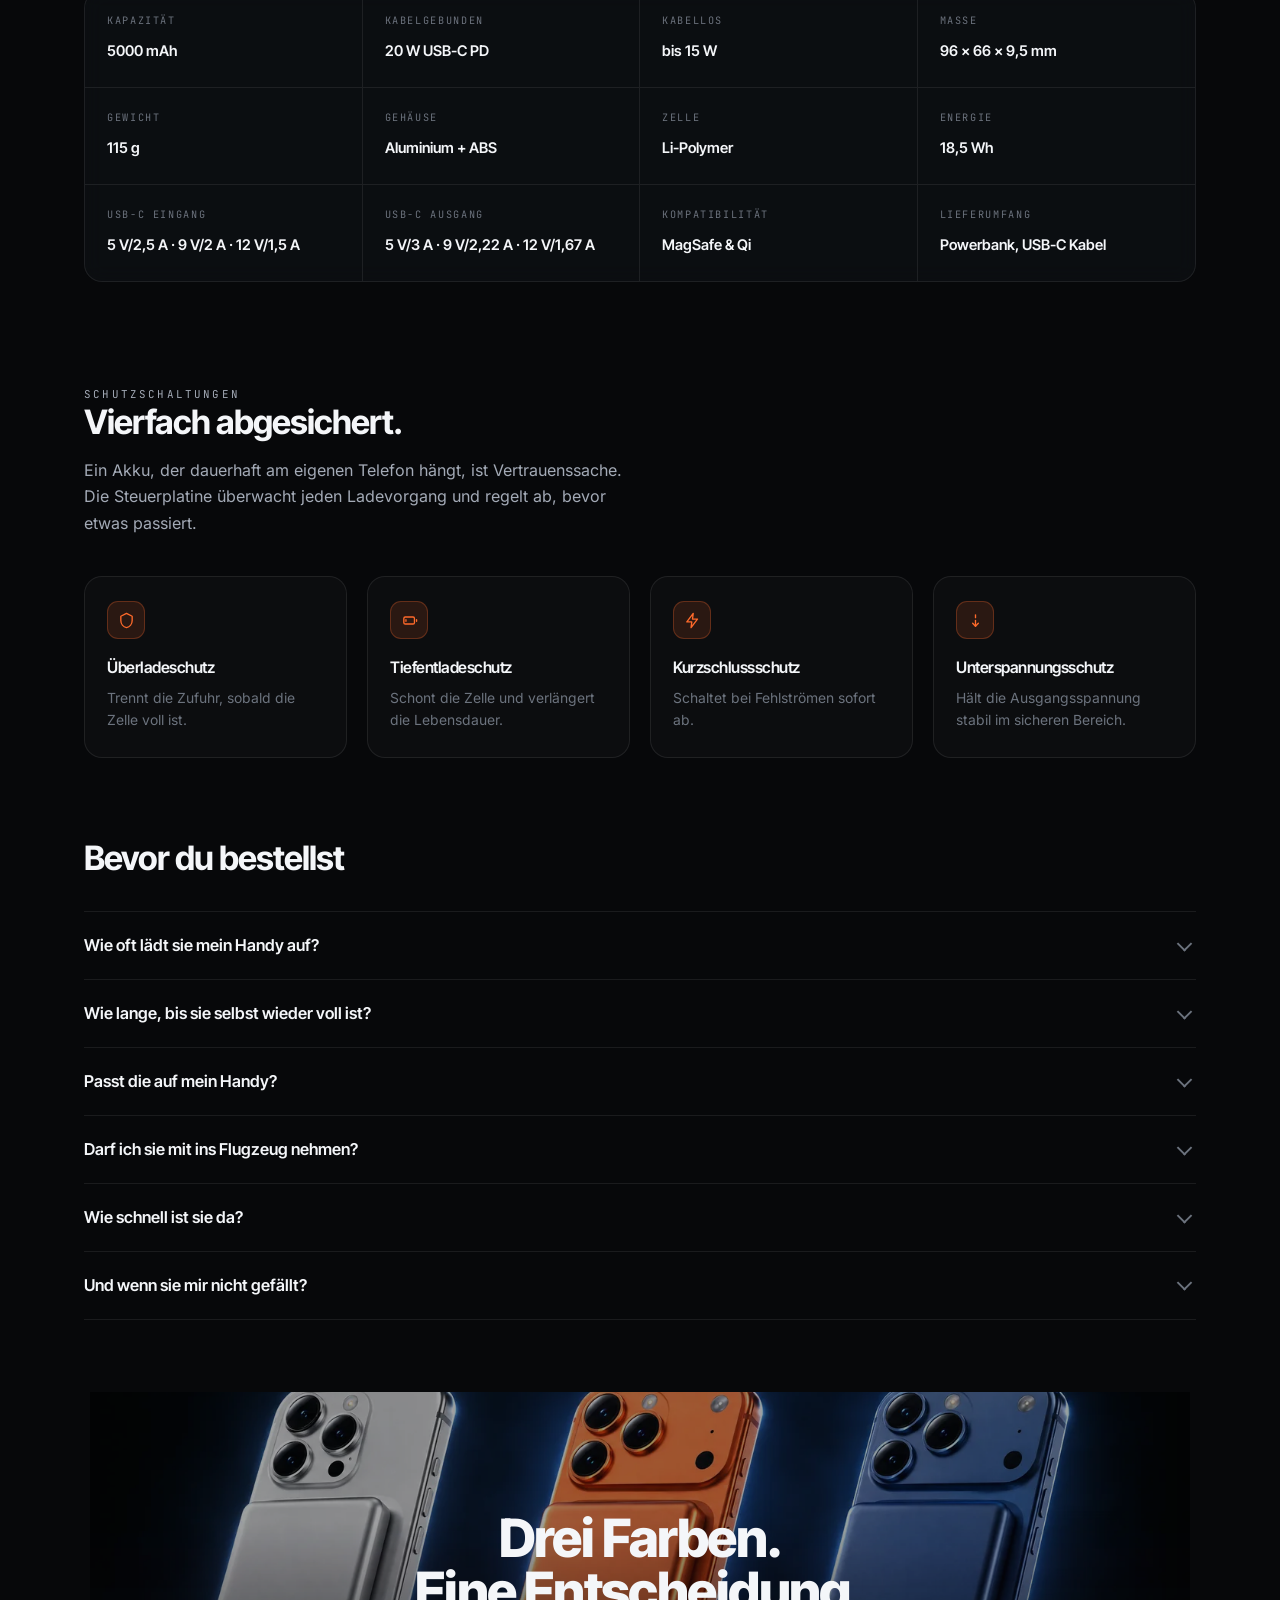
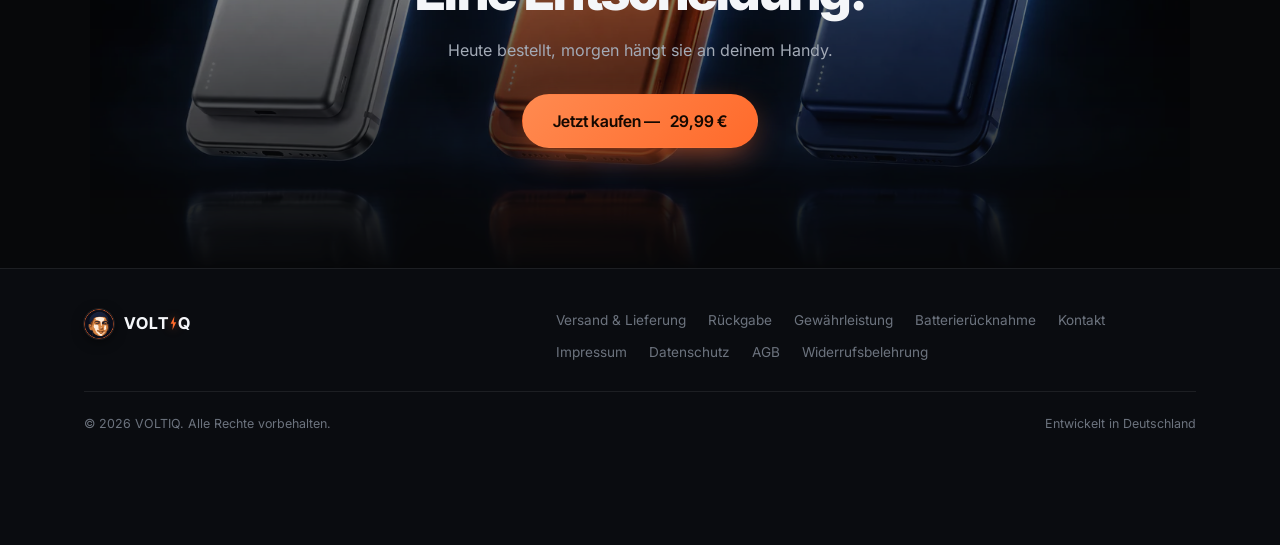
==== commit 794989eb: "Magnetringe und aktives Farbfeld nehmen die Produktfarbe an Die pulsierenden Ringe hinter der Powerb" ====
--- a/index.html
+++ b/index.html
@@ -339,22 +339,22 @@
 .rings{position:absolute;inset:0;display:grid;place-items:center;}
 .rings i{
   position:absolute;width:42%;aspect-ratio:1;border-radius:50%;
-  border:1px solid var(--glow);opacity:0;
-  animation:pulse 6.4s cubic-bezier(.22,.8,.3,1) infinite;
-  transition:border-color 1.2s var(--ease);
-}
-.rings i:nth-child(2){animation-delay:1.6s;}
-.rings i:nth-child(3){animation-delay:3.2s;}
-.rings i:nth-child(4){animation-delay:4.8s;}
+  border:1.5px solid;border-color:var(--glow);opacity:0;
+  box-shadow:0 0 18px -2px var(--glow), inset 0 0 14px -6px var(--glow);
+  animation:pulse 5.2s cubic-bezier(.22,.8,.3,1) infinite;
+}
+.rings i:nth-child(2){animation-delay:1.3s;}
+.rings i:nth-child(3){animation-delay:2.6s;}
+.rings i:nth-child(4){animation-delay:3.9s;}
 @keyframes pulse{
   0%{transform:scale(.5);opacity:0;}
-  12%{opacity:.30;}
+  14%{opacity:.62;}
   100%{transform:scale(2.05);opacity:0;}
 }
 .halo{
-  position:absolute;width:76%;aspect-ratio:1;border-radius:50%;
-  background:radial-gradient(circle,var(--glow-soft) 0%,transparent 66%);
-  filter:blur(26px);transition:background 1.2s var(--ease);
+  position:absolute;width:88%;aspect-ratio:1;border-radius:50%;
+  background:radial-gradient(circle,var(--glow-soft) 0%,transparent 68%);
+  filter:blur(30px);transition:background 1.2s var(--ease);
 }
 .shots{position:relative;width:100%;height:100%;display:grid;place-items:center;}
 /* height:auto ist hier Pflicht: die width/height-Attribute am <img> wirken
@@ -383,7 +383,7 @@
   border:1px solid var(--line);border-radius:14px;
   background:rgba(255,255,255,.028);padding:12px 10px 13px;
   display:flex;flex-direction:column;align-items:center;gap:8px;
-  transition:border-color .35s,background .35s,transform .35s var(--ease);
+  transition:background .35s,transform .35s var(--ease);
   font:inherit;color:inherit;
 }
 .sw:hover{transform:translateY(-3px);background:rgba(255,255,255,.06);}
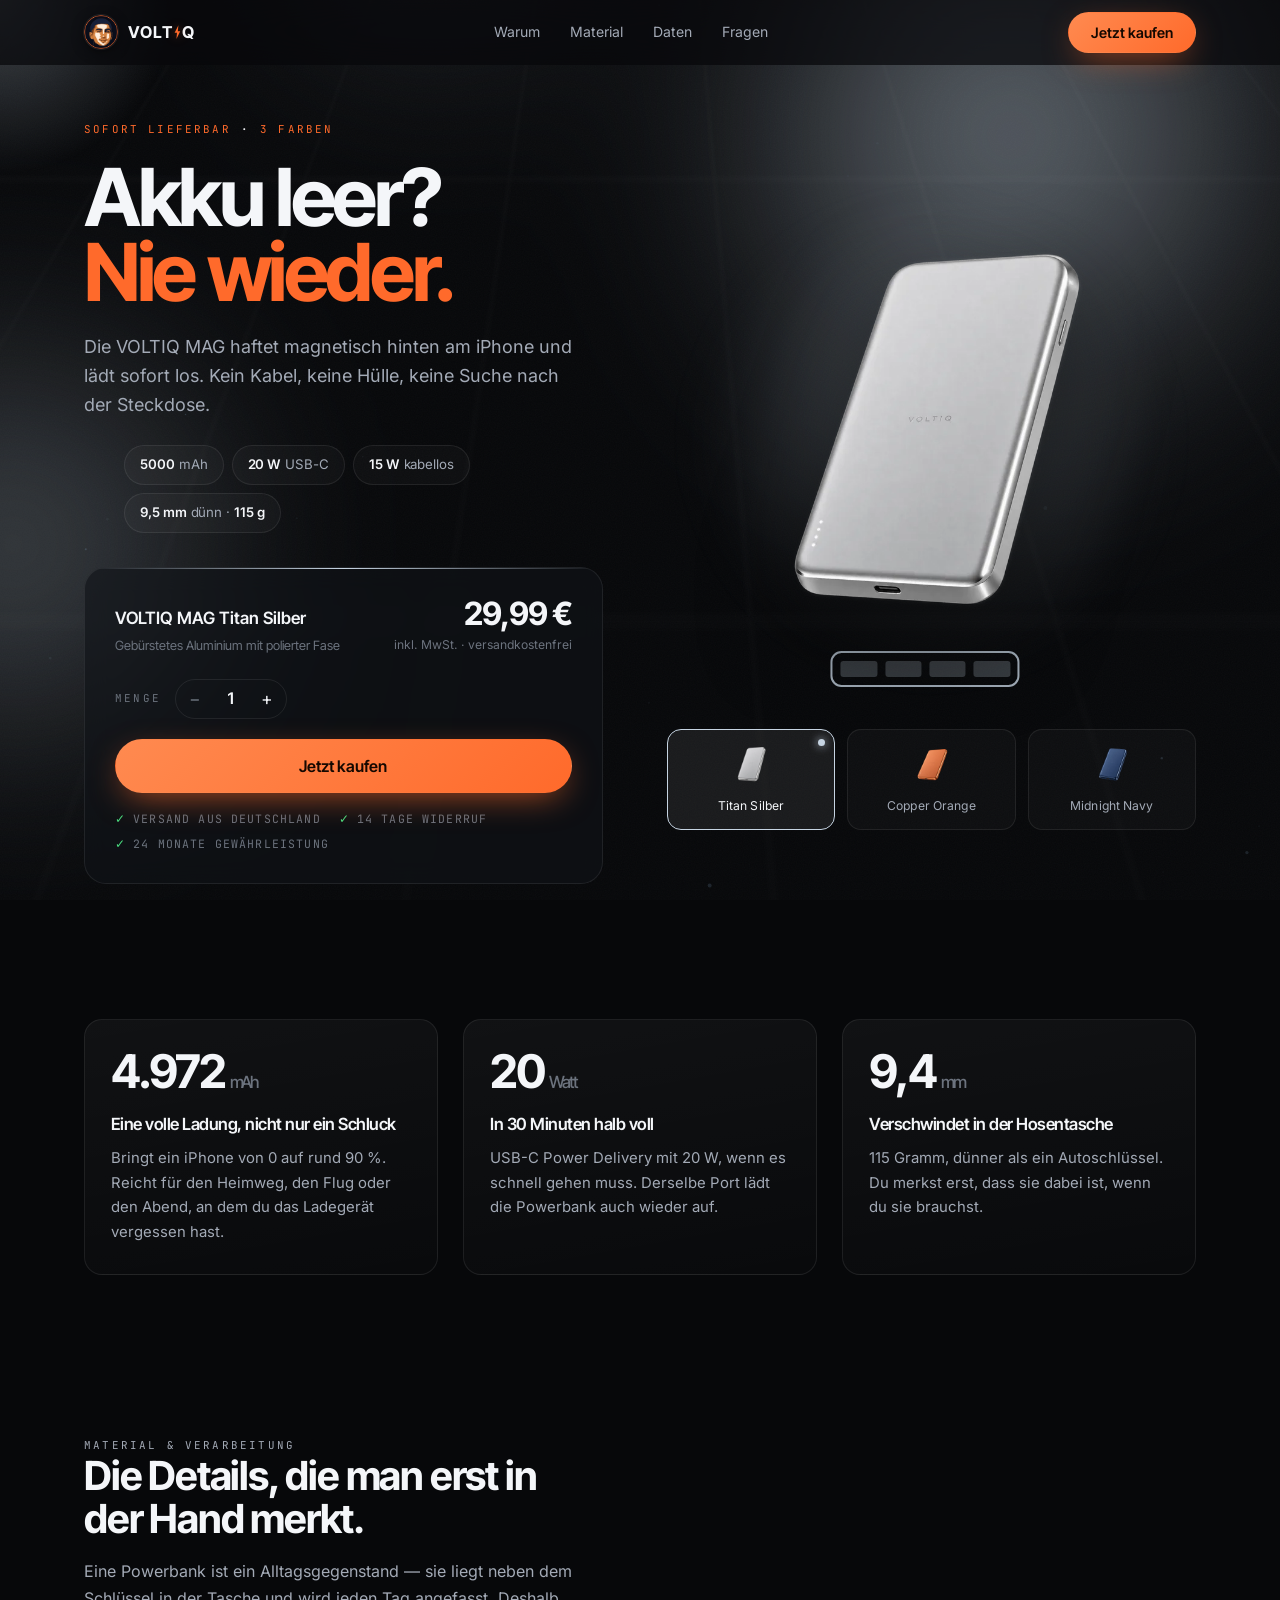
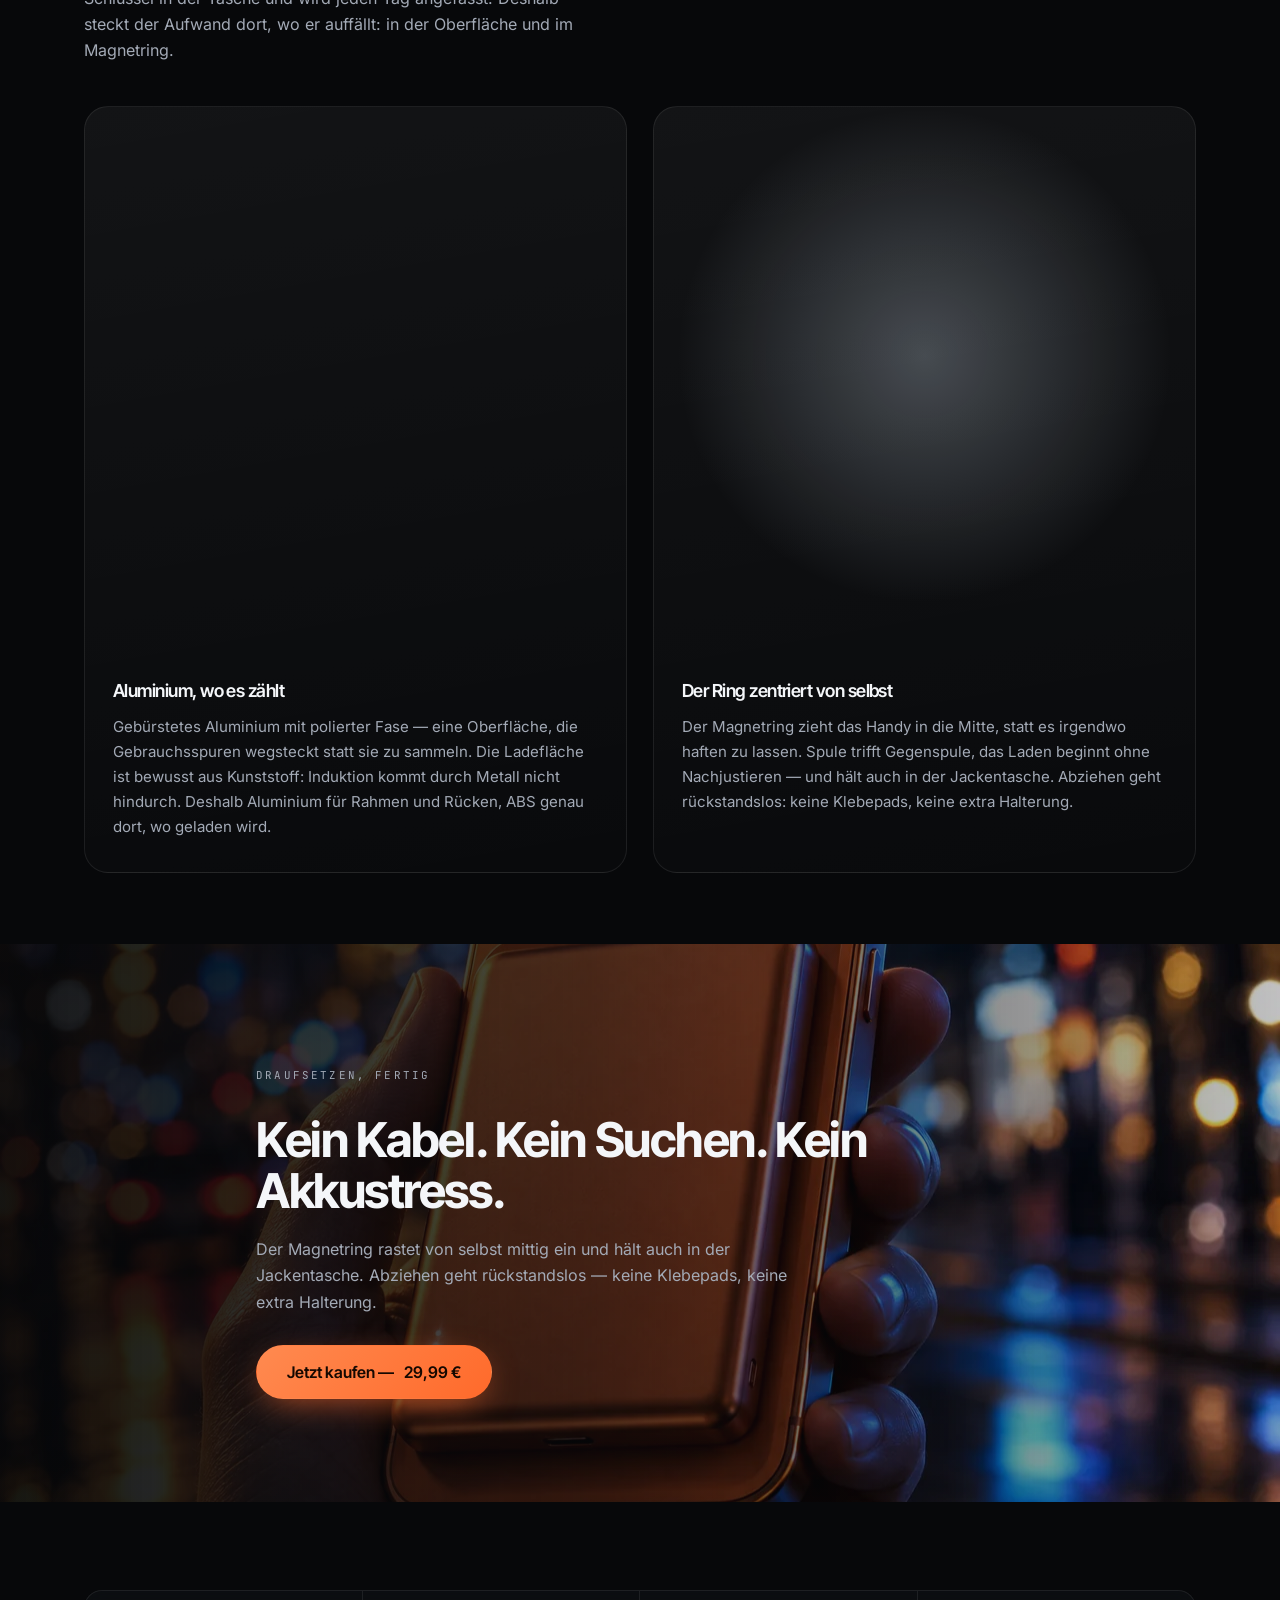
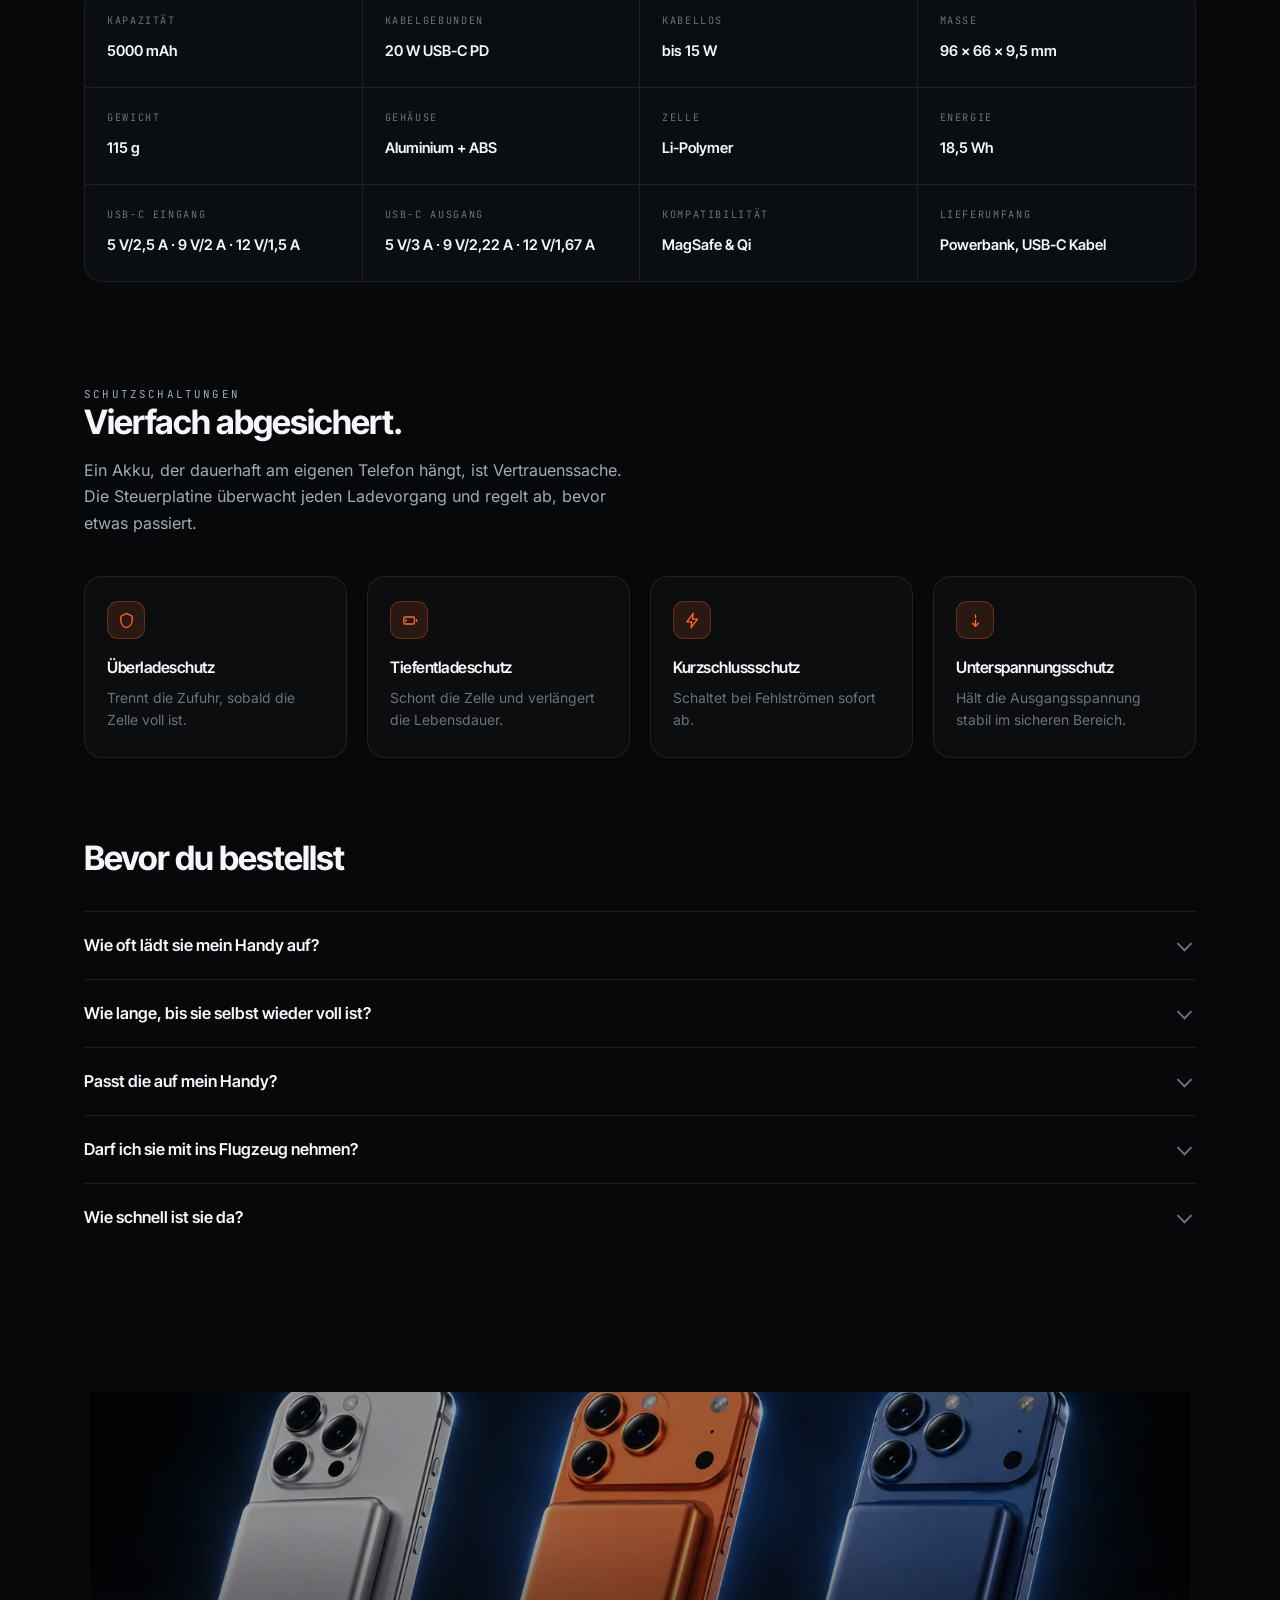
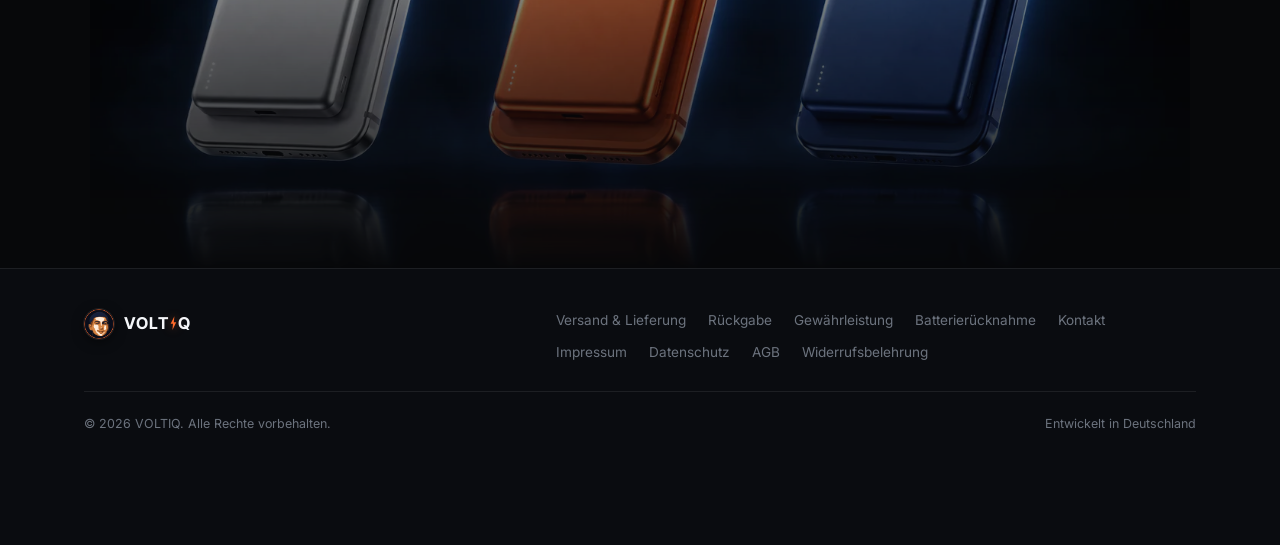
==== commit 39c07db2: "Magnetringe durch eine Ladeanzeige ersetzen Die pulsierenden Kreise hatten nichts mit einem Akku zu " ====
--- a/index.html
+++ b/index.html
@@ -335,22 +335,46 @@
   position:relative;width:100%;aspect-ratio:1;display:grid;place-items:center;
   max-width:600px;
 }
-/* Magnetringe: pulsieren nach aussen wie ein Magnetfeld. */
-.rings{position:absolute;inset:0;display:grid;place-items:center;}
-.rings i{
-  position:absolute;width:42%;aspect-ratio:1;border-radius:50%;
-  border:1.5px solid;border-color:var(--glow);opacity:0;
-  box-shadow:0 0 18px -2px var(--glow), inset 0 0 14px -6px var(--glow);
-  animation:pulse 5.2s cubic-bezier(.22,.8,.3,1) infinite;
-}
-.rings i:nth-child(2){animation-delay:1.3s;}
-.rings i:nth-child(3){animation-delay:2.6s;}
-.rings i:nth-child(4){animation-delay:3.9s;}
-@keyframes pulse{
-  0%{transform:scale(.5);opacity:0;}
-  14%{opacity:.62;}
-  100%{transform:scale(2.05);opacity:0;}
-}
+/* Ladeanzeige in Akku-Form unter dem Produkt. Vier Zellen fuellen sich
+   nacheinander und entladen wieder - dasselbe Bild wie die vier LED-Punkte
+   am Geraet. Sie steht unter der Powerbank statt dahinter, sonst verdeckt
+   das Produkt sie und es bleiben nur Striche am Rand.
+   Keine transition auf background-color: Chromium friert sonst den aus
+   var(--glow) aufgeloesten Wert ein, wie zuvor bei den Magnetringen. */
+.ladung{
+  position:absolute;left:50%;bottom:3%;transform:translateX(-50%);
+  display:flex;align-items:center;gap:clamp(3px,.5vw,5px);
+  width:clamp(150px,38%,290px);pointer-events:none;
+}
+.ladung .huelle{
+  flex:1;display:flex;gap:clamp(4px,.8vw,8px);
+  padding:clamp(4px,.8vw,8px);
+  border:2px solid;border-color:var(--glow);
+  border-radius:clamp(6px,1.2vw,11px);
+  opacity:.8;
+}
+/* Grundzustand ist bewusst schon sichtbar: sieht die Anzeige auch ohne
+   laufende Animation nach einem Akku aus, faellt es nicht auf, wenn ein
+   Browser die Animation aussetzt oder der Nutzer weniger Bewegung wuenscht. */
+.ladung .huelle i{
+  flex:1;border-radius:3px;background:var(--glow);opacity:.3;
+  min-height:clamp(9px,1.7vw,16px);
+  animation:laden 5.2s ease-in-out infinite;
+}
+.ladung .huelle i:nth-child(2){animation-delay:.55s;}
+.ladung .huelle i:nth-child(3){animation-delay:1.1s;}
+.ladung .huelle i:nth-child(4){animation-delay:1.65s;}
+/* Der Pluspol macht die Form eindeutig als Akku lesbar. */
+.ladung .pol{
+  width:clamp(4px,.8vw,7px);height:44%;border-radius:0 3px 3px 0;
+  background:var(--glow);opacity:.8;
+}
+@keyframes laden{
+  0%,4%   {opacity:.3;}
+  12%,66% {opacity:1;}
+  76%,100%{opacity:.3;}
+}
+
 .halo{
   position:absolute;width:88%;aspect-ratio:1;border-radius:50%;
   background:radial-gradient(circle,var(--glow-soft) 0%,transparent 68%);
@@ -891,7 +915,10 @@
     <div class="stage-col">
       <div class="stage">
         <div class="halo"></div>
-        <div class="rings" aria-hidden="true"><i></i><i></i><i></i><i></i></div>
+        <div class="ladung" aria-hidden="true">
+          <span class="huelle"><i></i><i></i><i></i><i></i></span>
+          <span class="pol"></span>
+        </div>
         <div class="shots">
           <img id="shot-silber" class="on"
                src="assets/img/01-silber-freigestellt-780.png"
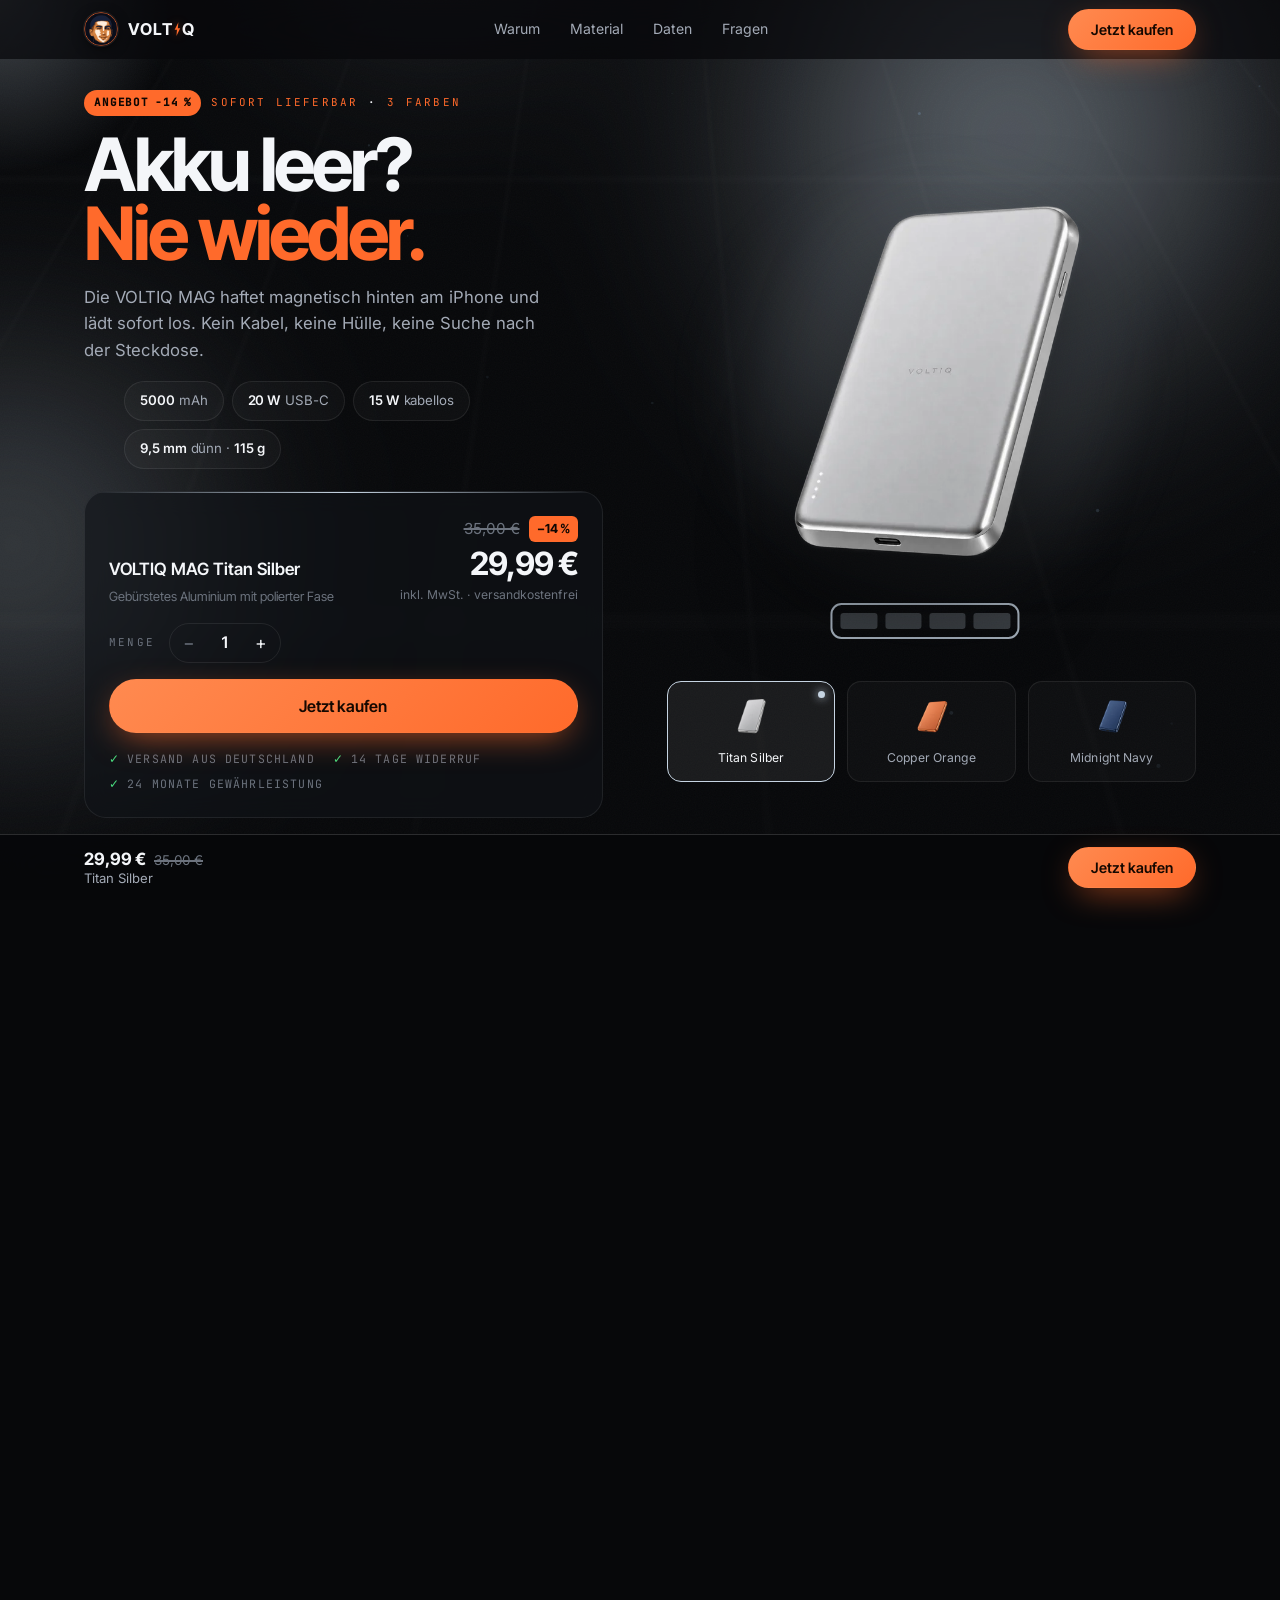
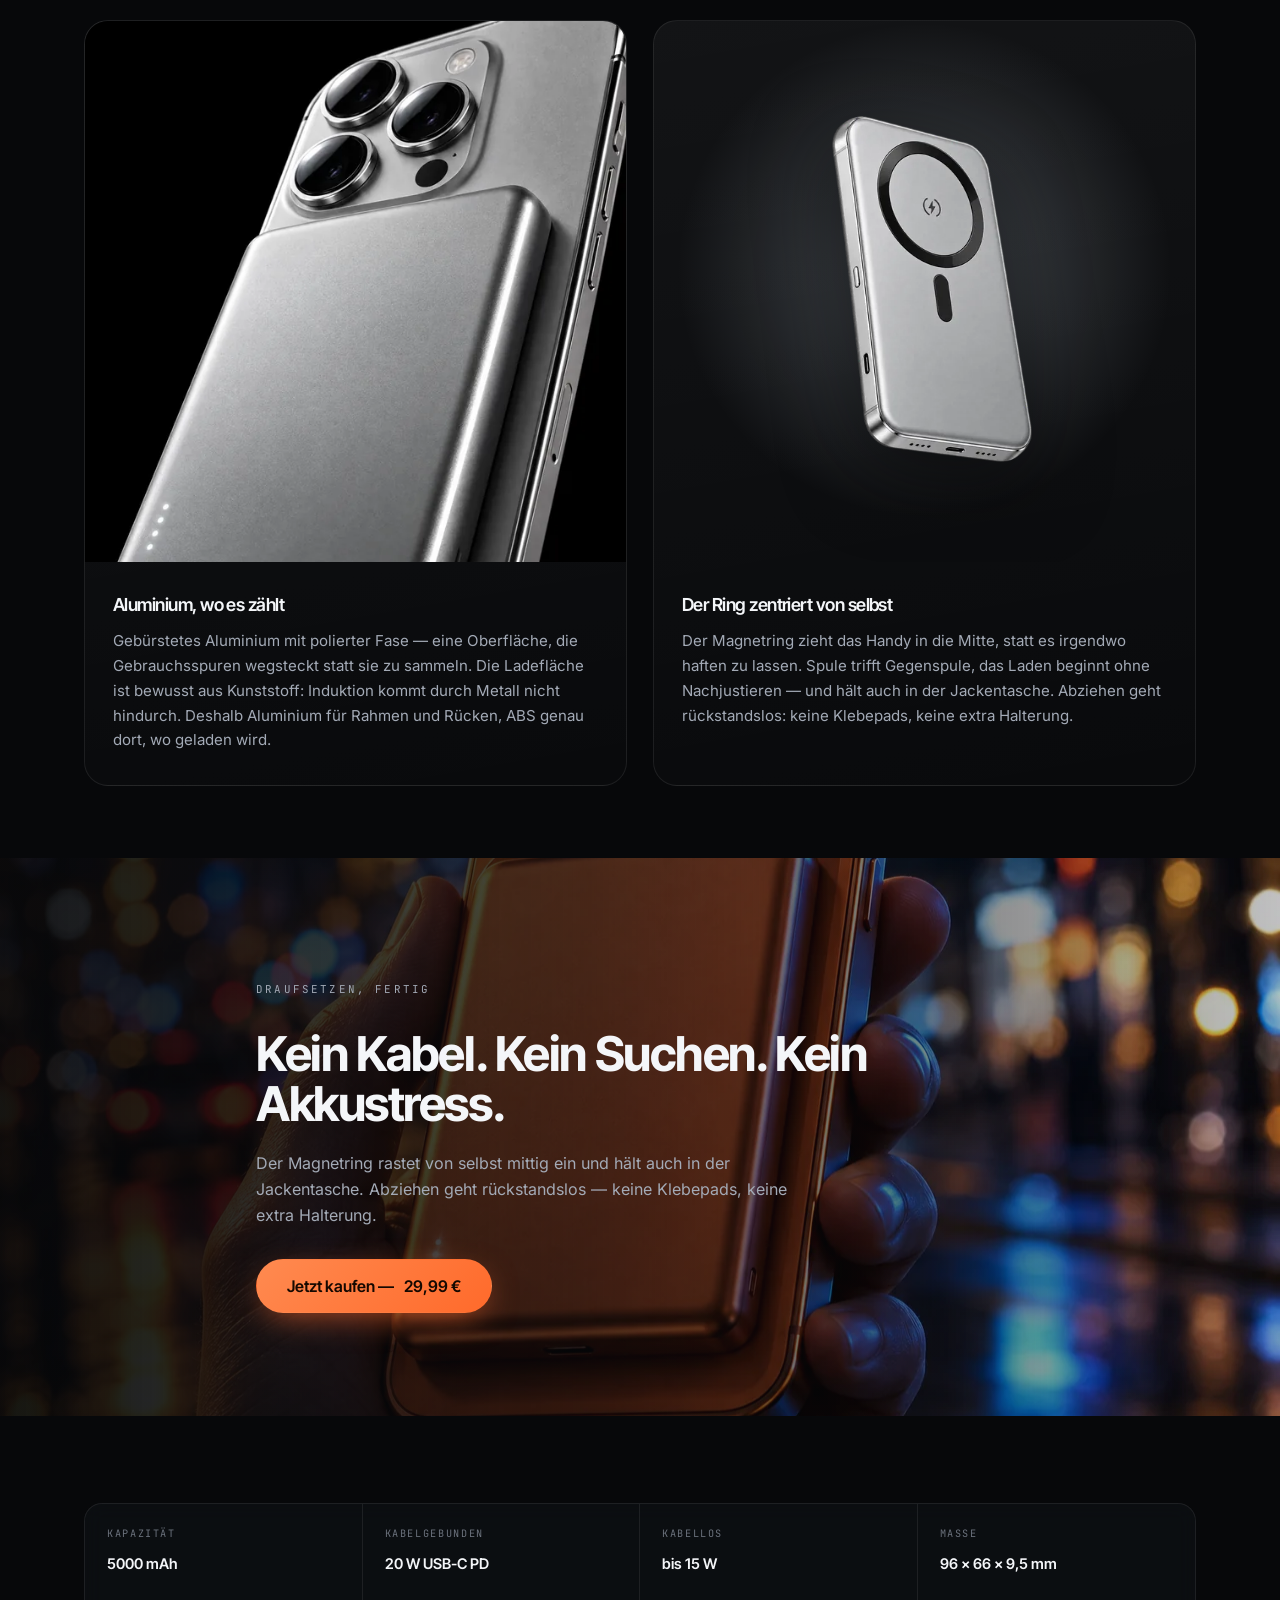
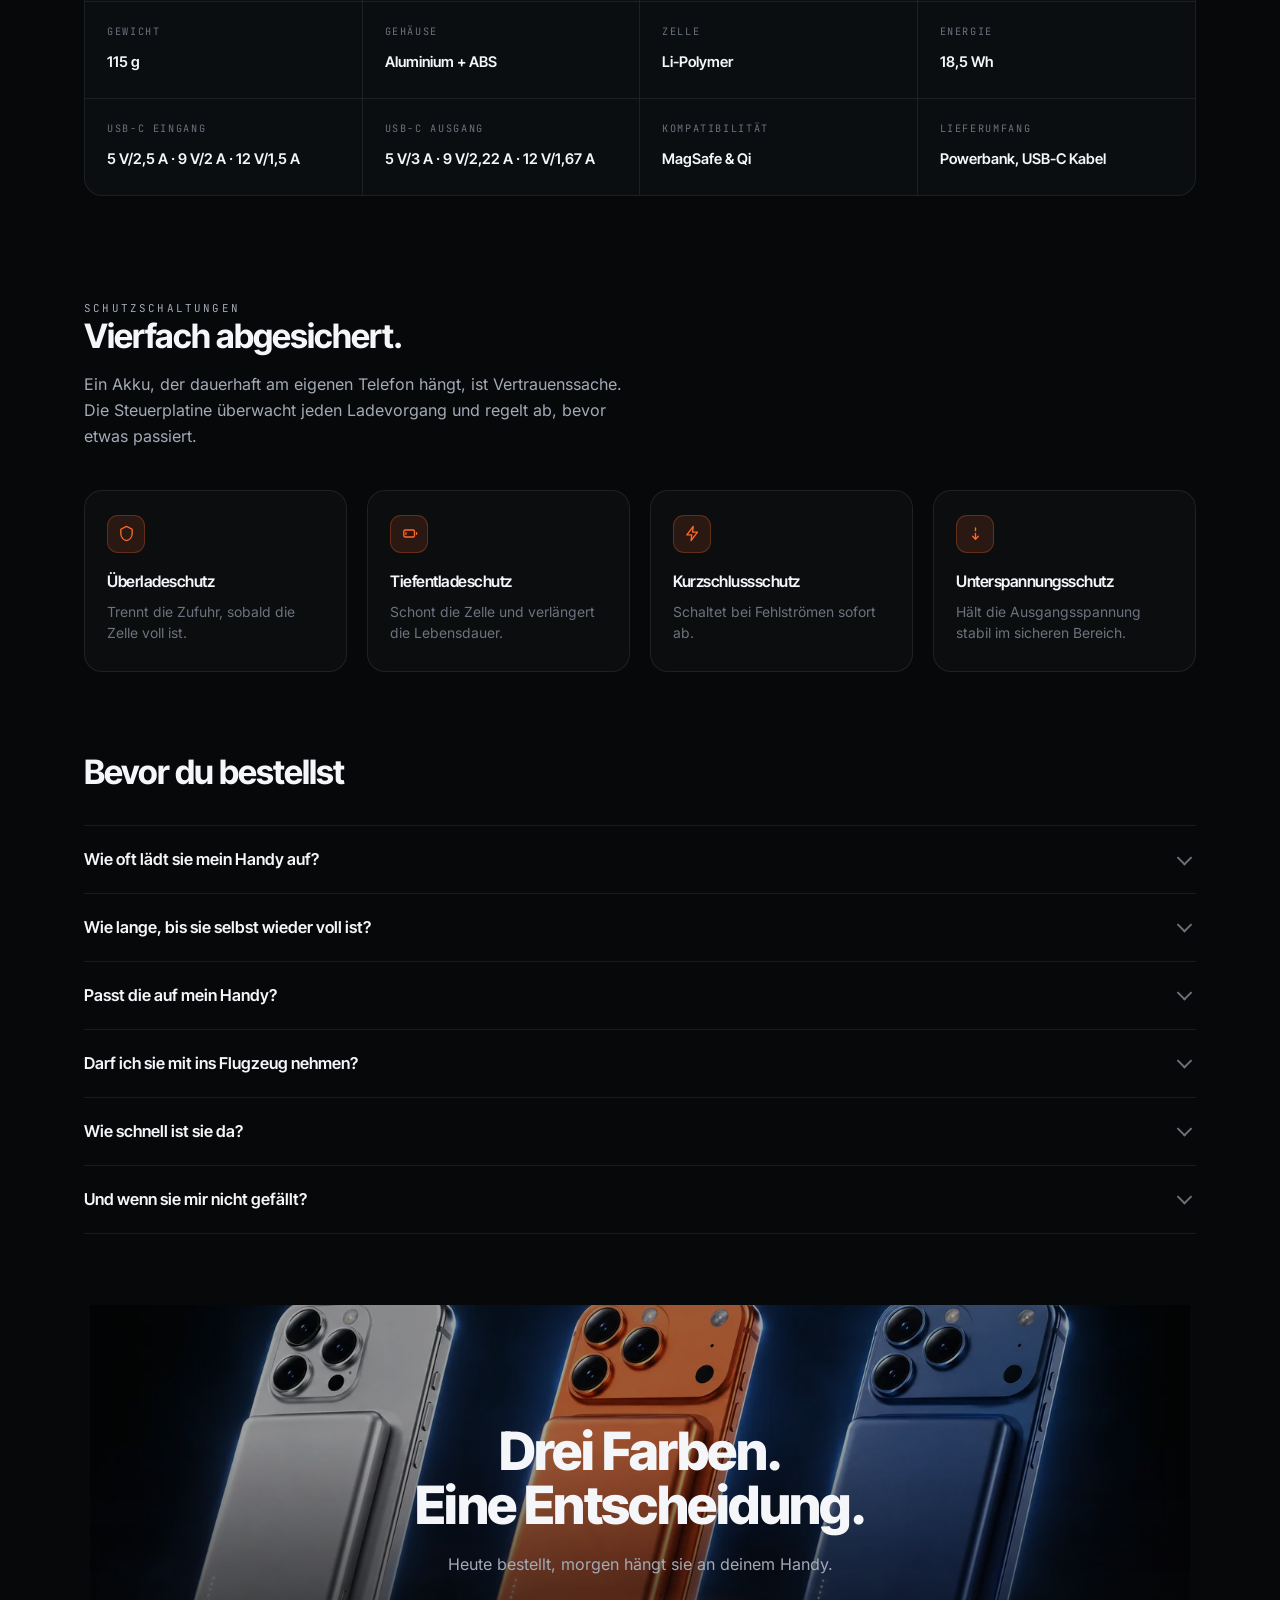
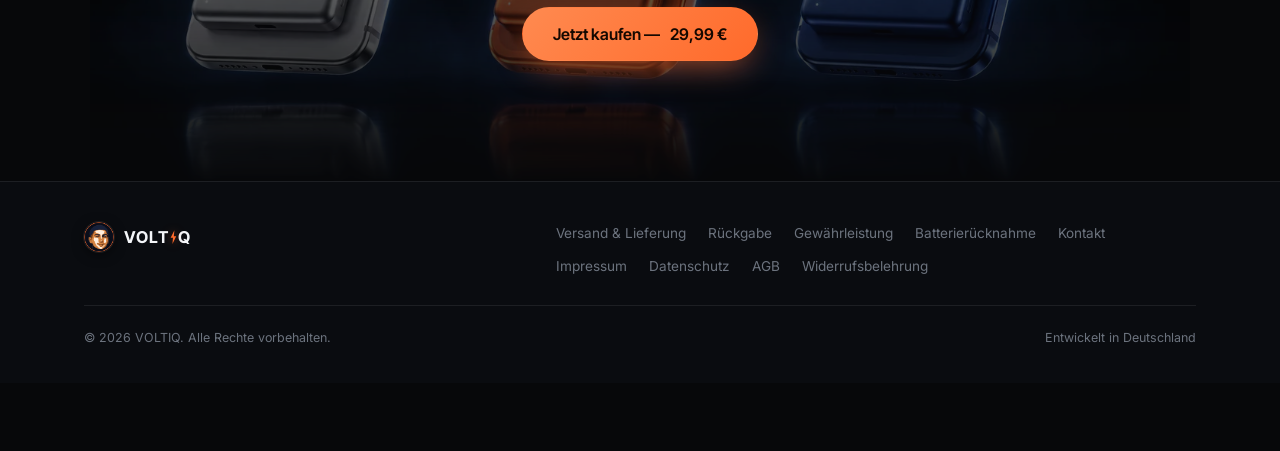
==== commit 0cd8c757: "Kaufleiste dauerhaft anzeigen und Angebot 35 auf 29,99 EUR auszeichnen Kaufweg steht still Die Leist" ====
--- a/index.html
+++ b/index.html
@@ -101,10 +101,13 @@
 
   --maxw:1240px;
   --gut:clamp(20px,5vw,64px);
+  /* Die Kaufleiste steht fest am unteren Rand. Ihre Hoehe wird unten am
+     Dokument reserviert, sonst liegt sie auf dem letzten Inhalt. */
+  --leiste:calc(68px + env(safe-area-inset-bottom,0px));
   --sec:clamp(44px,5.6vw,76px);
   --r:18px;
   --ease:cubic-bezier(.22,1,.36,1);
-  --fs-display:clamp(2.6rem,6.6vw,5rem);
+  --fs-display:clamp(2.5rem,6vw,4.6rem);
 }
 
 *{box-sizing:border-box;}
@@ -114,6 +117,7 @@
   font-family:'Inter',system-ui,-apple-system,'Segoe UI',sans-serif;
   font-size:1rem;line-height:1.65;overflow-x:hidden;
   -webkit-font-smoothing:antialiased;
+  padding-bottom:var(--leiste);
 }
 img{max-width:100%;display:block;}
 a{color:inherit;text-decoration:none;}
@@ -200,10 +204,7 @@
   border-bottom:1px solid transparent;transition:border-color .4s,background .4s;
 }
 header.stuck{border-bottom-color:var(--line);background:rgba(7,8,10,.9);}
-/* Sobald die Kaufleiste unten steht, fuehrt sie - der Kopf tritt zurueck. */
-header.has-bar .btn-buy{opacity:0;pointer-events:none;transform:translateY(-6px);}
-header .btn-buy{transition:opacity .35s var(--ease),transform .35s var(--ease);}
-header .wrap{display:flex;align-items:center;justify-content:space-between;height:64px;gap:20px;}
+header .wrap{display:flex;align-items:center;justify-content:space-between;height:58px;gap:20px;}
 .brand{display:flex;align-items:center;gap:10px;font-family:'Inter Tight',sans-serif;font-weight:700;letter-spacing:.07em;font-size:1.02rem;}
 /* Das Portraet ist das Markenzeichen. Unter etwa 34 px zerfaellt ein Gesicht
    zu Matsch - deshalb hier nicht kleiner setzen. */
@@ -245,7 +246,7 @@
 /* ==========================================================================
    HERO = KONFIGURATOR
    ========================================================================== */
-.hero{position:relative;z-index:2;padding-block:clamp(36px,4.4vw,56px) clamp(40px,5vw,64px);}
+.hero{position:relative;z-index:2;padding-block:clamp(20px,2.4vw,32px) clamp(28px,3.4vw,44px);}
 .hero .wrap{
   display:grid;grid-template-columns:minmax(0,1fr) minmax(0,1.02fr);
   gap:clamp(28px,5vw,72px);align-items:center;
@@ -267,14 +268,21 @@
   .hero-copy .sub{margin-top:30px;}
 }
 
-.eyebrow{color:var(--cta);margin:0 0 20px;display:flex;align-items:center;gap:10px;}
+.eyebrow{color:var(--cta);margin:0 0 14px;display:flex;align-items:center;gap:10px;flex-wrap:wrap;}
+/* Der Angebots-Hinweis steht dauerhaft ueber der Ueberschrift. */
+.deal{
+  display:inline-flex;align-items:center;gap:6px;
+  background:var(--cta);color:#0F0703;
+  padding:4px 10px;border-radius:999px;
+  font-weight:700;letter-spacing:.08em;
+}
 .eyebrow b{color:var(--text);font-weight:500;}
 h1{font-size:var(--fs-display);font-weight:700;line-height:.94;letter-spacing:-.042em;}
 h1 em{font-style:normal;color:var(--cta);}
-.sub{color:var(--dim);font-size:clamp(1.04rem,1.4vw,1.2rem);line-height:1.6;margin:24px 0 0;max-width:28em;}
+.sub{color:var(--dim);font-size:clamp(1.02rem,1.3vw,1.14rem);line-height:1.58;margin:16px 0 0;max-width:28em;}
 
 /* Kurzdaten direkt unter der Überschrift statt eigener Sektion. */
-.facts{display:flex;flex-wrap:wrap;gap:8px;margin-top:26px;}
+.facts{display:flex;flex-wrap:wrap;gap:8px;margin-top:18px;}
 .facts li{
   list-style:none;padding:8px 15px;border-radius:999px;
   border:1px solid var(--line);background:rgba(255,255,255,.028);
@@ -284,7 +292,7 @@
 
 /* --- Kaufblock ----------------------------------------------------------- */
 .buy{
-  margin-top:34px;padding:clamp(22px,2.4vw,30px);border-radius:calc(var(--r) + 4px);
+  margin-top:22px;padding:clamp(18px,2vw,24px);border-radius:calc(var(--r) + 4px);
   border:1px solid var(--line);background:rgba(17,20,25,.62);
   backdrop-filter:blur(12px);
   position:relative;overflow:hidden;
@@ -301,13 +309,27 @@
 .chosen{font-family:'Inter Tight',sans-serif;font-weight:600;font-size:1.06rem;}
 .chosen small{display:block;color:var(--mute);font-weight:400;font-size:.8rem;margin-top:2px;}
 .price{text-align:right;}
+/* Angebot: Streichpreis und Ersparnis stehen ueber dem Verkaufspreis.
+   Sichtbar wird der Block erst, wenn checkout.js einen gueltigen
+   Referenzpreis findet - sonst bliebe ein leeres "statt" stehen. */
+.angebot{
+  display:flex;align-items:center;justify-content:flex-end;gap:9px;
+  margin-bottom:6px;
+}
+.angebot s{color:var(--mute);font-size:.95rem;text-decoration-thickness:1.5px;}
+.angebot em{
+  font-style:normal;font-family:'Inter Tight',sans-serif;font-weight:700;
+  font-size:.78rem;letter-spacing:.02em;
+  color:#0F0703;background:var(--cta);
+  padding:3px 8px;border-radius:6px;white-space:nowrap;
+}
 .price b{font-family:'Inter Tight',sans-serif;font-size:2rem;font-weight:700;letter-spacing:-.03em;display:block;line-height:1;}
 .price small{color:var(--mute);font-size:.76rem;}
-.buy .btn{width:100%;margin-top:20px;}
+.buy .btn{width:100%;margin-top:16px;}
 
 /* Mengenwahl. checkout.js liest data-quantity vom Button - hier wird es
    nur gesetzt, der Adapter bleibt unberuehrt. */
-.qty{display:flex;align-items:center;gap:14px;flex-wrap:wrap;margin-top:22px;}
+.qty{display:flex;align-items:center;gap:14px;flex-wrap:wrap;margin-top:16px;}
 .qty-label{color:var(--mute);}
 .qty-ctl{display:flex;align-items:center;border:1px solid var(--line);border-radius:999px;overflow:hidden;}
 .qty-ctl button{
@@ -589,16 +611,15 @@
    ========================================================================== */
 .buybar{
   position:fixed;left:0;right:0;bottom:0;z-index:70;
-  display:none;align-items:center;gap:14px;
+  display:flex;align-items:center;gap:14px;
   padding:12px 16px calc(12px + env(safe-area-inset-bottom));
-  background:rgba(7,8,10,.93);backdrop-filter:blur(18px);
-  border-top:1px solid var(--line);
-  transform:translateY(110%);transition:transform .45s var(--ease);
-}
-.buybar.show{transform:translateY(0);}
+  background:rgba(7,8,10,.94);backdrop-filter:blur(18px);
+  border-top:1px solid var(--line-2);
+}
 .buybar .bb-info{font-size:.82rem;color:var(--dim);line-height:1.3;}
+.bb-preis{display:flex;align-items:baseline;gap:8px;}
+.bb-preis s{color:var(--mute);font-size:.84rem;text-decoration-thickness:1.5px;}
 .buybar .bb-info b{display:block;color:var(--text);font-family:'Inter Tight',sans-serif;font-size:1.06rem;font-weight:700;}
-.buybar.show{display:flex;}
 /* Innen wie der Seiteninhalt begrenzen, sonst zerfaellt die Leiste auf
    grossen Schirmen in zwei weit auseinanderliegende Haelften. */
 .bb-inner{
@@ -610,10 +631,7 @@
 /* ==========================================================================
    FUSS
    ========================================================================== */
-footer{
-  position:relative;z-index:2;border-top:1px solid var(--line);background:var(--bg-2);
-  padding-block:40px calc(34px + 76px + env(safe-area-inset-bottom,0px));
-}
+footer{position:relative;z-index:2;border-top:1px solid var(--line);background:var(--bg-2);padding-block:40px 34px;}
 .foot{display:flex;flex-wrap:wrap;gap:26px 40px;justify-content:space-between;align-items:flex-start;}
 .foot nav{display:flex;flex-wrap:wrap;gap:10px 22px;max-width:640px;}
 .foot nav a{color:var(--mute);font-size:.85rem;transition:color .25s;}
@@ -865,7 +883,10 @@
   <div class="wrap">
 
     <div class="hero-copy">
-      <p class="eyebrow mono rv in">Sofort lieferbar <b>·</b> 3 Farben</p>
+      <p class="eyebrow mono rv in">
+        <span class="deal" data-angebot hidden>Angebot <span data-rabatt>&minus;14&#8239;%</span></span>
+        Sofort lieferbar <b>·</b> 3 Farben
+      </p>
       <h1 class="rv in" data-d="1">Akku leer?<br><em>Nie wieder.</em></h1>
       <p class="sub rv in" data-d="2">
         Die VOLTIQ MAG haftet magnetisch hinten am iPhone und lädt sofort los.
@@ -887,6 +908,10 @@
             <small id="cDesc">Gebürstetes Aluminium mit polierter Fase</small>
           </div>
           <div class="price">
+            <span class="angebot" data-angebot hidden>
+              <s data-list-price>35,00&nbsp;€</s>
+              <em data-rabatt>&minus;14&#8239;%</em>
+            </span>
             <b data-price>29,99&nbsp;€</b>
             <small>inkl. MwSt.<!-- TODO: nur setzen, wenn Versand wirklich frei ist --> · versandkostenfrei</small>
           </div>
@@ -1188,7 +1213,10 @@
 <div class="buybar" id="buybar">
   <div class="bb-inner">
     <div class="bb-info">
-      <b data-price id="bbPrice">29,99&nbsp;€</b>
+      <span class="bb-preis">
+        <b data-price id="bbPrice">29,99&nbsp;€</b>
+        <s data-list-price data-angebot hidden>35,00&nbsp;€</s>
+      </span>
       <span id="bbColor">Titan Silber</span>
     </div>
     <button type="button" class="btn btn-buy btn-sm" data-checkout data-quantity="1">Jetzt kaufen</button>
@@ -1301,11 +1329,19 @@
     }
 
     /* Die Leiste unten zeigt die Summe, nicht den Stueckpreis - sonst steht
-       dort eine andere Zahl als im Kaufblock. */
+       dort eine andere Zahl als im Kaufblock. Der Streichpreis muss dabei
+       mitwachsen, sonst behauptet er bei drei Stueck eine falsche Ersparnis. */
     if (bbPrice && cents) {
       bbPrice.textContent = fmt(cents * qty);
       bbCount.hidden = qty < 2;
       bbCount.textContent = ' · ' + qty + ' Stück';
+
+      var listeCent = window.VOLTIQ.product.listPriceCents;
+      if (listeCent && listeCent > cents) {
+        document.querySelectorAll('[data-list-price]').forEach(function (el) {
+          el.textContent = fmt(listeCent * qty);
+        });
+      }
     }
   }
 
@@ -1448,26 +1484,14 @@
   }
 
   var head = document.getElementById('head');
-  var buybar = document.getElementById('buybar');
-  var buyBlock = document.getElementById('kaufen');
-  var mainBuyBtn = document.querySelector('.buy [data-checkout]');
 
   function onScroll(){
     var y = window.scrollY;
     head.classList.toggle('stuck', y > 20);
 
-    /* Die Leiste zeigt sich, sobald der eigentliche Kaufbutton nicht mehr im
-       Bild ist - nicht erst, wenn der Kaufblock oben hinausgescrollt wurde.
-       Das macht den Unterschied am Handy: dort liegt der Button beim Laden
-       noch unter der Falz, also gehoert die Leiste sofort hin. Am Desktop
-       steht der Button gleich im Bild, dort bleibt sie zunaechst weg. */
-    var ref = mainBuyBtn || buyBlock;
-    if (ref) {
-      var rr = ref.getBoundingClientRect();
-      var sichtbar = rr.bottom > 0 && rr.top < window.innerHeight;
-      buybar.classList.toggle('show', !sichtbar);
-      head.classList.toggle('has-bar', !sichtbar);
-    }
+    /* Die Kaufleiste steht dauerhaft. Frueher fuhr sie je nach Scrollstand
+       ein und aus - das liess den Kaufweg wandern, statt ihn an einer festen
+       Stelle zu halten. */
 
     var proof = document.getElementById('proofImg');
     if (proof) {
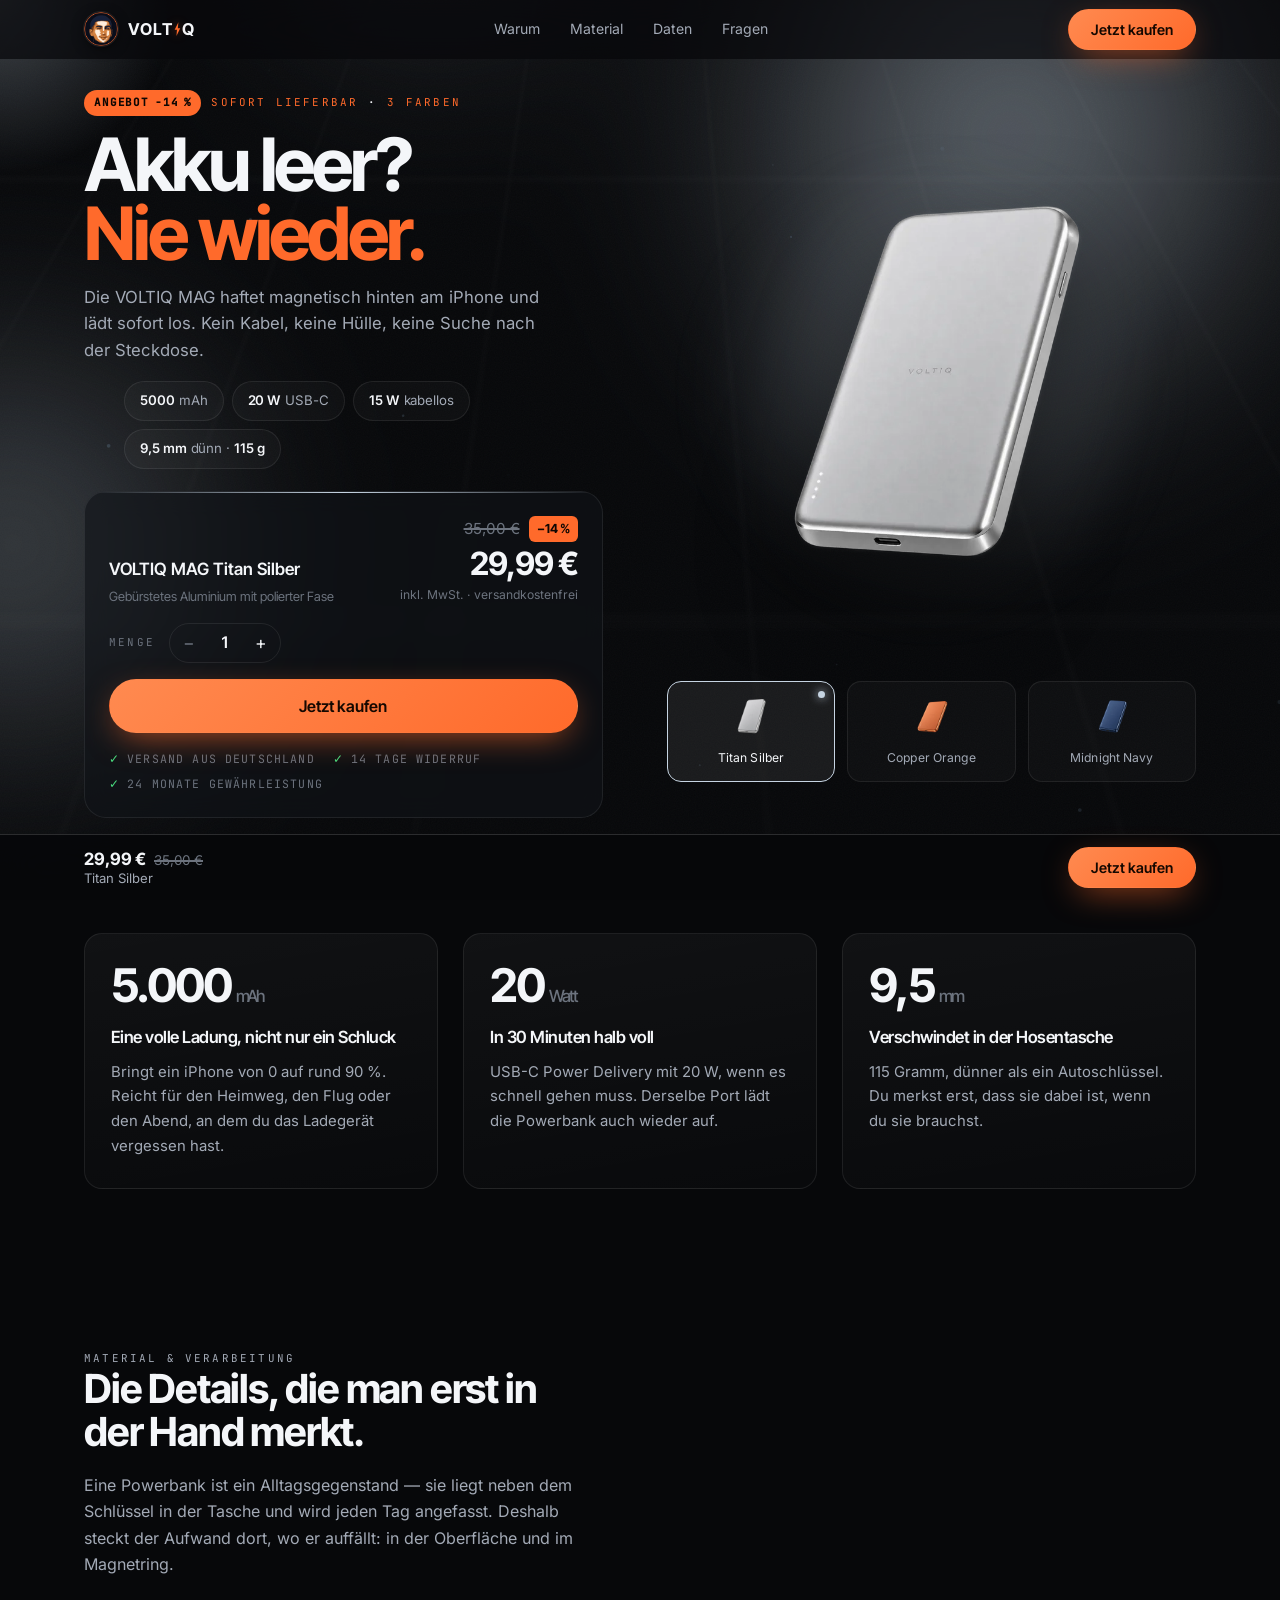
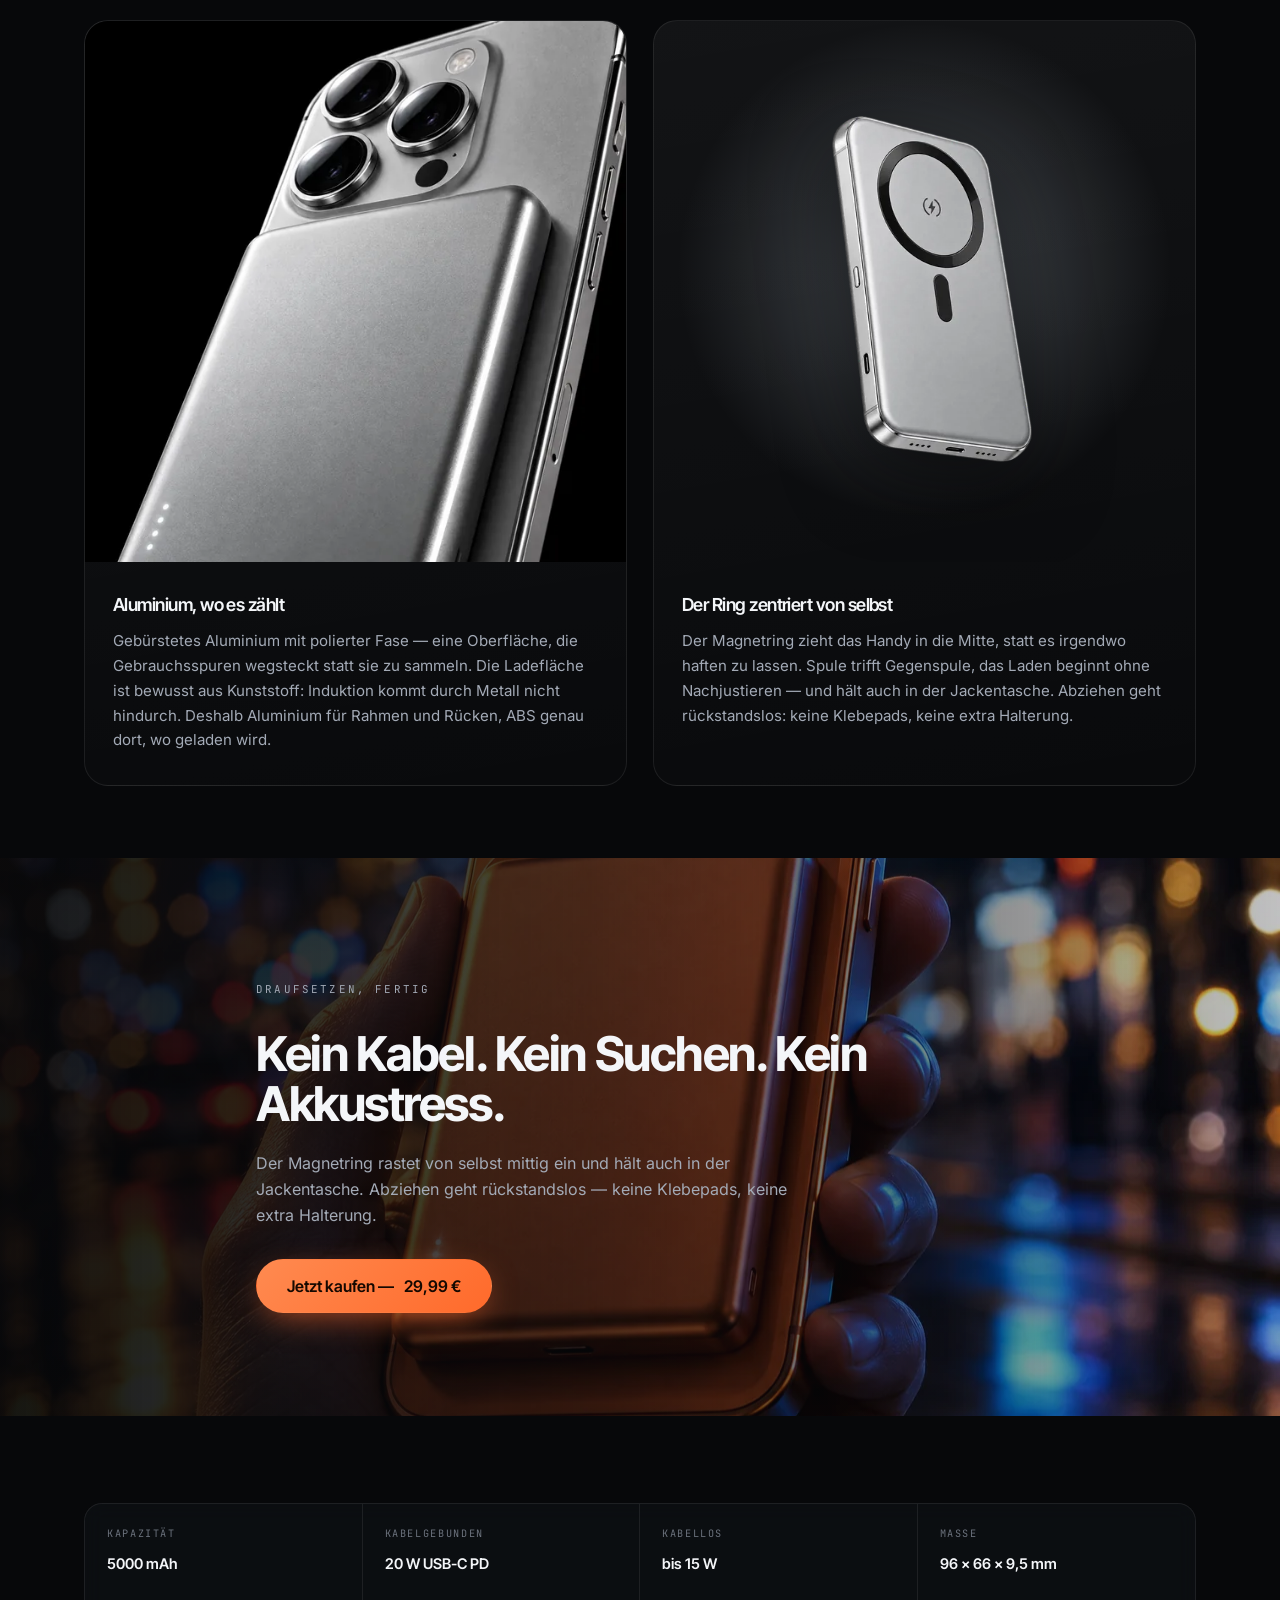
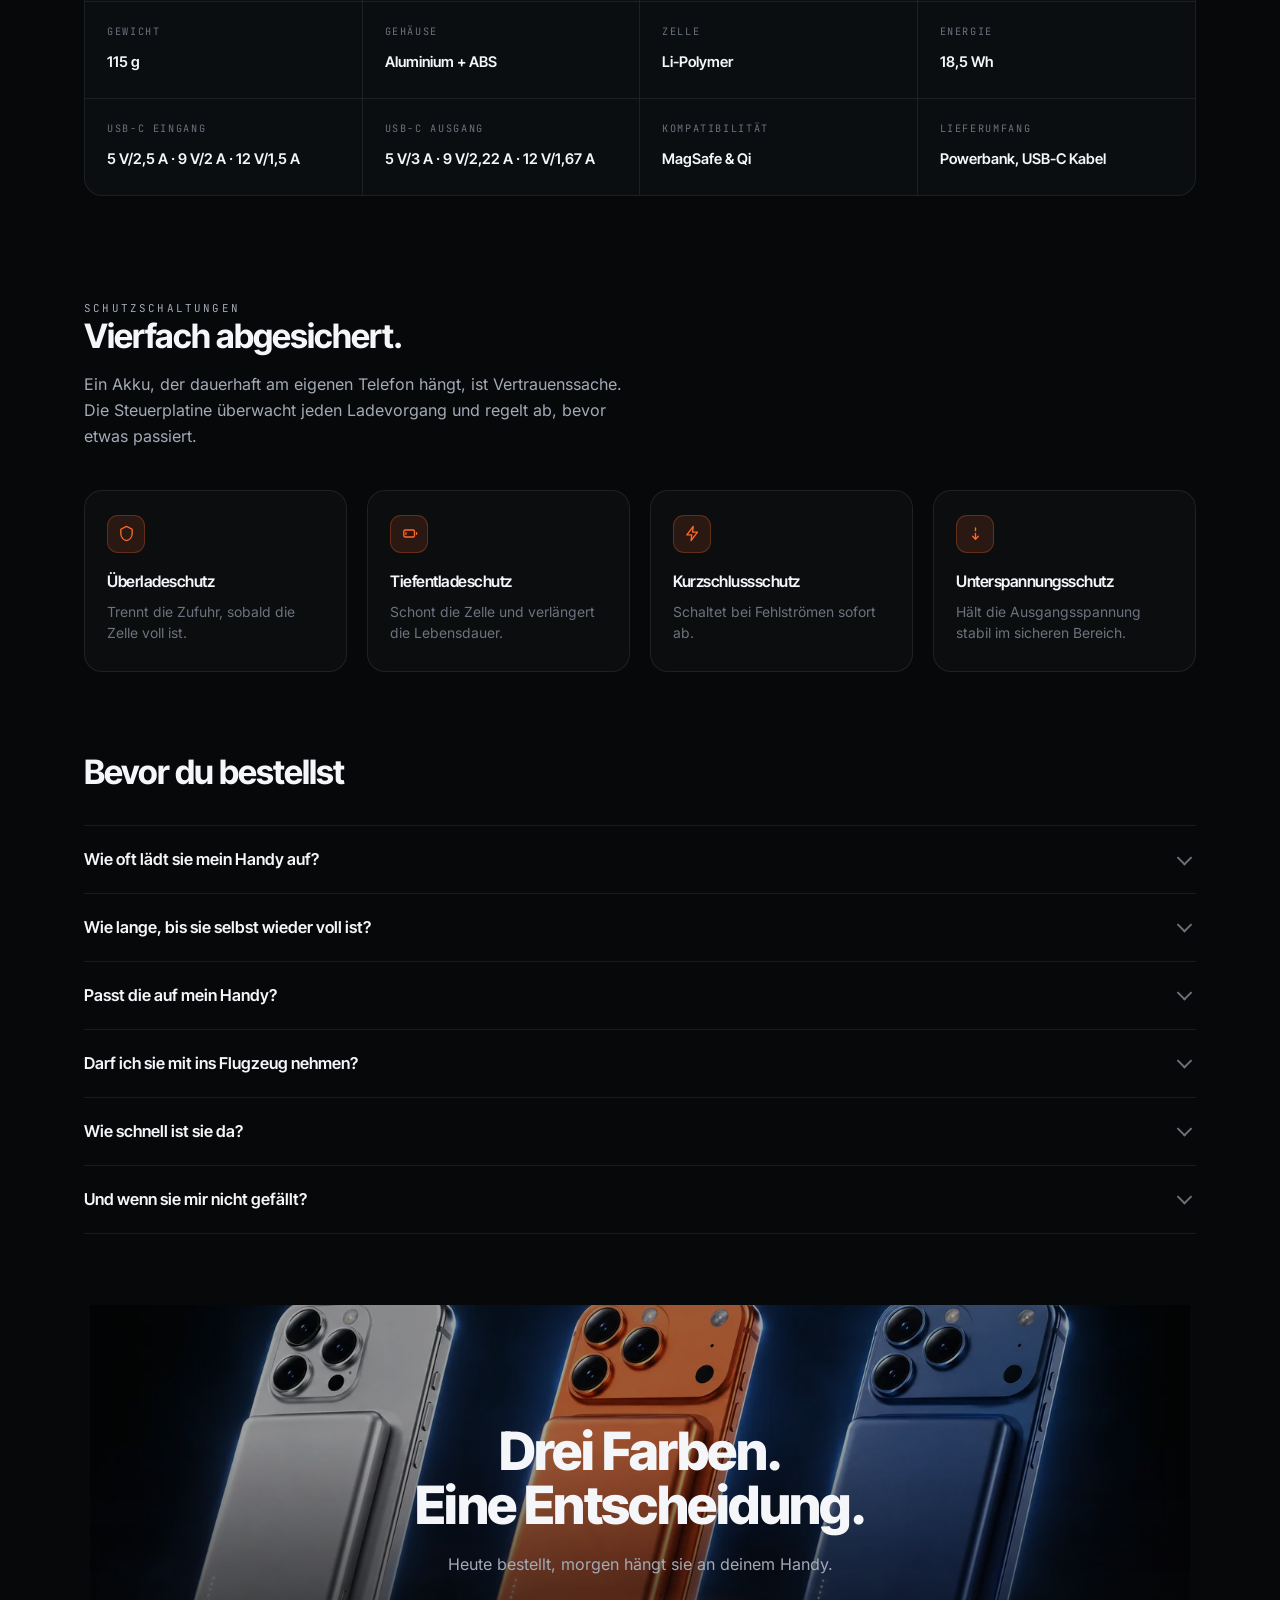
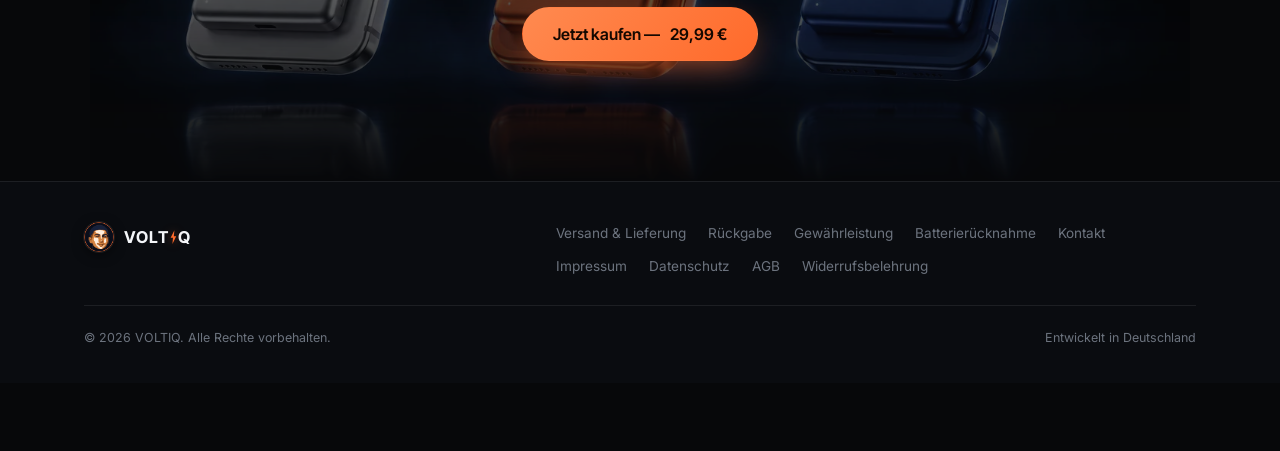
==== commit c36764bf: "Ladebalken entfernen, Schein um das Produkt atmen lassen Die Ladeanzeige wirkte als Fremdkoerper unt" ====
--- a/index.html
+++ b/index.html
@@ -357,50 +357,21 @@
   position:relative;width:100%;aspect-ratio:1;display:grid;place-items:center;
   max-width:600px;
 }
-/* Ladeanzeige in Akku-Form unter dem Produkt. Vier Zellen fuellen sich
-   nacheinander und entladen wieder - dasselbe Bild wie die vier LED-Punkte
-   am Geraet. Sie steht unter der Powerbank statt dahinter, sonst verdeckt
-   das Produkt sie und es bleiben nur Striche am Rand.
-   Keine transition auf background-color: Chromium friert sonst den aus
-   var(--glow) aufgeloesten Wert ein, wie zuvor bei den Magnetringen. */
-.ladung{
-  position:absolute;left:50%;bottom:3%;transform:translateX(-50%);
-  display:flex;align-items:center;gap:clamp(3px,.5vw,5px);
-  width:clamp(150px,38%,290px);pointer-events:none;
-}
-.ladung .huelle{
-  flex:1;display:flex;gap:clamp(4px,.8vw,8px);
-  padding:clamp(4px,.8vw,8px);
-  border:2px solid;border-color:var(--glow);
-  border-radius:clamp(6px,1.2vw,11px);
-  opacity:.8;
-}
-/* Grundzustand ist bewusst schon sichtbar: sieht die Anzeige auch ohne
-   laufende Animation nach einem Akku aus, faellt es nicht auf, wenn ein
-   Browser die Animation aussetzt oder der Nutzer weniger Bewegung wuenscht. */
-.ladung .huelle i{
-  flex:1;border-radius:3px;background:var(--glow);opacity:.3;
-  min-height:clamp(9px,1.7vw,16px);
-  animation:laden 5.2s ease-in-out infinite;
-}
-.ladung .huelle i:nth-child(2){animation-delay:.55s;}
-.ladung .huelle i:nth-child(3){animation-delay:1.1s;}
-.ladung .huelle i:nth-child(4){animation-delay:1.65s;}
-/* Der Pluspol macht die Form eindeutig als Akku lesbar. */
-.ladung .pol{
-  width:clamp(4px,.8vw,7px);height:44%;border-radius:0 3px 3px 0;
-  background:var(--glow);opacity:.8;
-}
-@keyframes laden{
-  0%,4%   {opacity:.3;}
-  12%,66% {opacity:1;}
-  76%,100%{opacity:.3;}
-}
-
+
+/* Der Schein um das Produkt atmet langsam, als zoege die Powerbank Strom.
+   Bewusst nur Licht und keine Form: ein weicher Verlauf kann nicht schief
+   wirken, eine gezeichnete Figur hinter dem Produkt schon. Die Farbe kommt
+   aus --glow, der Schein traegt also die Farbe des gewaehlten Geraets. */
 .halo{
   position:absolute;width:88%;aspect-ratio:1;border-radius:50%;
   background:radial-gradient(circle,var(--glow-soft) 0%,transparent 68%);
   filter:blur(30px);transition:background 1.2s var(--ease);
+  animation:atmen 5.4s ease-in-out infinite;
+  will-change:transform,opacity;
+}
+@keyframes atmen{
+  0%,100%{transform:scale(.94);opacity:.7;}
+  50%    {transform:scale(1.13);opacity:1;}
 }
 .shots{position:relative;width:100%;height:100%;display:grid;place-items:center;}
 /* height:auto ist hier Pflicht: die width/height-Attribute am <img> wirken
@@ -711,9 +682,9 @@
   fill:none;stroke:var(--cta);stroke-width:2.5;stroke-linecap:round;
   stroke-dasharray:44 350;stroke-dashoffset:394;
   filter:drop-shadow(0 0 6px rgba(255,106,43,.8));
-  animation:laden 1.3s cubic-bezier(.5,0,.3,1) .15s both;
-}
-@keyframes laden{to{stroke-dashoffset:0;}}
+  animation:ringLaden 1.3s cubic-bezier(.5,0,.3,1) .15s both;
+}
+@keyframes ringLaden{to{stroke-dashoffset:0;}}
 
 .intro-name{
   font-family:'Inter Tight',sans-serif;font-weight:700;
@@ -940,10 +911,6 @@
     <div class="stage-col">
       <div class="stage">
         <div class="halo"></div>
-        <div class="ladung" aria-hidden="true">
-          <span class="huelle"><i></i><i></i><i></i><i></i></span>
-          <span class="pol"></span>
-        </div>
         <div class="shots">
           <img id="shot-silber" class="on"
                src="assets/img/01-silber-freigestellt-780.png"
